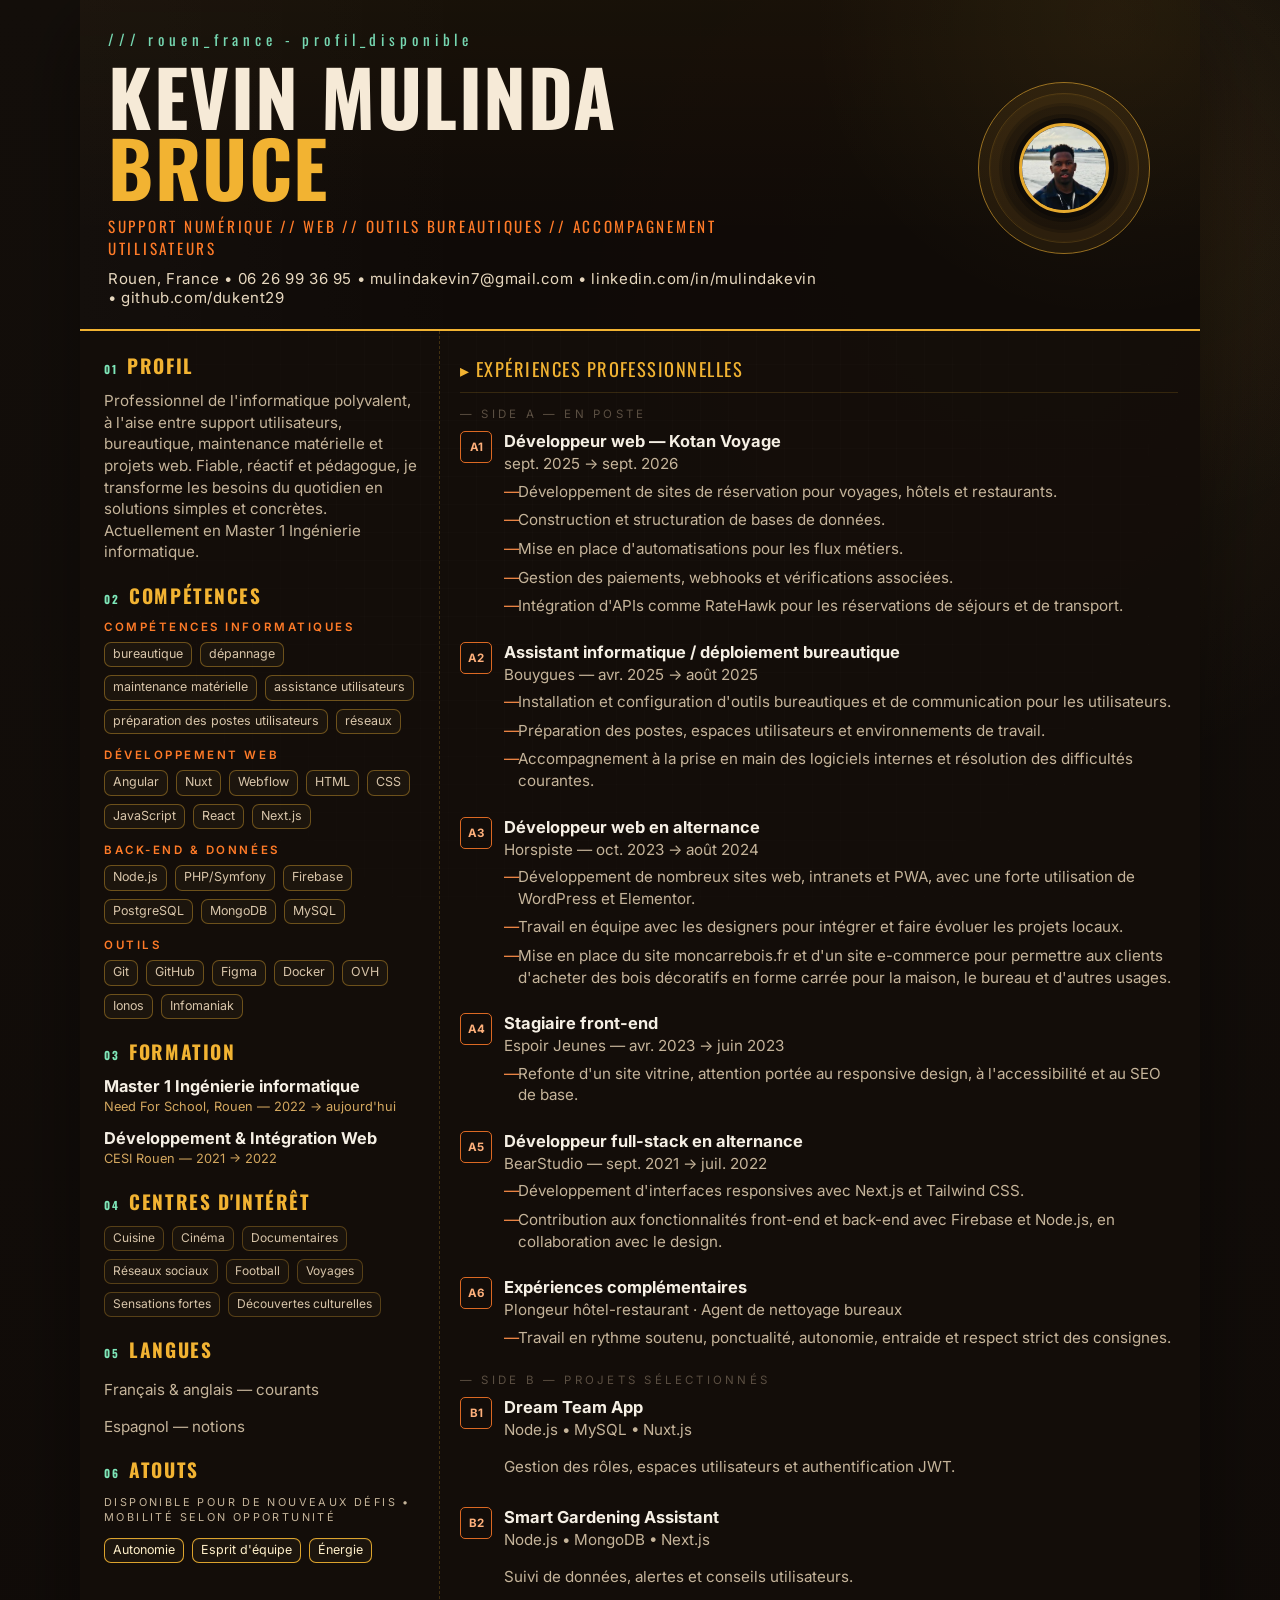
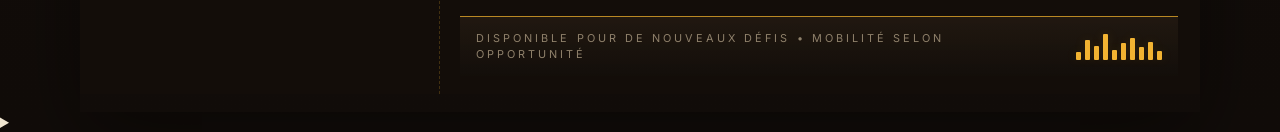
==== index.html @ 99328fd3 "Update index.html" ====
<!DOCTYPE html>
<html lang="fr">
<head>
  <meta charset="UTF-8">
  <meta name="viewport" content="width=device-width, initial-scale=1.0">
  <title>Kevin Mulinda Bruce - CV</title>
  <link rel="preconnect" href="https://fonts.googleapis.com">
  <link rel="preconnect" href="https://fonts.gstatic.com" crossorigin>
  <link href="https://fonts.googleapis.com/css2?family=Oswald:wght@400;500;600;700&family=Inter:wght@400;500;600;700;800&display=swap" rel="stylesheet">
  <link rel="stylesheet" href="styles.css">
</head>
<body>
  <main class="cv-page">
    <header class="hero">
      <div class="hero__intro">
        <p class="hero__kicker">/// rouen_france - profil_disponible</p>
        <h1><span>KEVIN MULINDA</span><span class="hero__name-accent">BRUCE</span></h1>
        <p class="hero__tagline">SUPPORT NUMÉRIQUE // WEB // OUTILS BUREAUTIQUES // ACCOMPAGNEMENT UTILISATEURS</p>
        <p class="hero__meta">Rouen, France • 06 26 99 36 95 • mulindakevin7@gmail.com • linkedin.com/in/mulindakevin • github.com/dukent29</p>
      </div>

      <div class="hero__portrait" aria-label="Portrait de Kevin Mulinda Bruce">
        <span class="hero__ring"></span>
        <span class="hero__ring hero__ring--inner"></span>
        <img src="image_2.jpeg" alt="Portrait de Kevin Mulinda Bruce">
        <span class="hero__spot"></span>
      </div>
    </header>

    <section class="content">
      <aside class="sidebar">
        <article class="panel panel--profile">
          <h2><span>01</span> PROFIL</h2>
          <p>Professionnel de l'informatique polyvalent, à l'aise entre support utilisateurs, bureautique, maintenance matérielle et projets web. Fiable, réactif et pédagogue, je transforme les besoins du quotidien en solutions simples et concrètes. Actuellement en Master 1 Ingénierie informatique.</p>
        </article>

        <article class="panel">
          <h2><span>02</span> COMPÉTENCES</h2>

          <div class="skill-group">
            <h3>COMPÉTENCES INFORMATIQUES</h3>
            <ul class="chips">
              <li>bureautique</li>
              <li>dépannage</li>
              <li>maintenance matérielle</li>
              <li>assistance utilisateurs</li>
              <li>préparation des postes utilisateurs</li>
              <li>réseaux</li>
            </ul>
          </div>

          <div class="skill-group">
            <h3>DÉVELOPPEMENT WEB</h3>
            <ul class="chips">
              <li>Angular</li>
              <li>Nuxt</li>
              <li>Webflow</li>
              <li>HTML</li>
              <li>CSS</li>
              <li>JavaScript</li>
              <li>React</li>
              <li>Next.js</li>
            </ul>
          </div>

          <div class="skill-group">
            <h3>BACK-END &amp; DONNÉES</h3>
            <ul class="chips">
              <li>Node.js</li>
              <li>PHP/Symfony</li>
              <li>Firebase</li>
              <li>PostgreSQL</li>
              <li>MongoDB</li>
              <li>MySQL</li>
            </ul>
          </div>

          <div class="skill-group">
            <h3>OUTILS</h3>
            <ul class="chips">
              <li>Git</li>
              <li>GitHub</li>
              <li>Figma</li>
              <li>Docker</li>
              <li>OVH</li>
              <li>Ionos</li>
              <li>Infomaniak</li>
            </ul>
          </div>
        </article>

        <article class="panel">
          <h2><span>03</span> FORMATION</h2>
          <div class="education-item">
            <h3>Master 1 Ingénierie informatique</h3>
            <p>Need For School, Rouen — 2022 → aujourd'hui</p>
          </div>
          <div class="education-item">
            <h3>Développement &amp; Intégration Web</h3>
            <p>CESI Rouen — 2021 → 2022</p>
          </div>
        </article>

        <article class="panel">
          <h2><span>04</span> CENTRES D'INTÉRÊT</h2>
          <ul class="interest-list interest-list--sidebar">
            <li>Cuisine</li>
            <li>Cinéma</li>
            <li>Documentaires</li>
            <li>Réseaux sociaux</li>
            <li>Football</li>
            <li>Voyages</li>
            <li>Sensations fortes</li>
            <li>Découvertes culturelles</li>
          </ul>
        </article>

        <article class="panel">
          <h2><span>05</span> LANGUES</h2>
          <p>Français &amp; anglais — courants</p>
          <p>Espagnol — notions</p>
        </article>

        <article class="panel">
          <h2><span>06</span> ATOUTS</h2>
          <p class="availability">DISPONIBLE POUR DE NOUVEAUX DÉFIS • MOBILITÉ SELON OPPORTUNITÉ</p>
          <ul class="chips chips--accent">
            <li>Autonomie</li>
            <li>Esprit d'équipe</li>
            <li>Énergie</li>
          </ul>
        </article>
      </aside>

      <section class="timeline">
        <div class="timeline__grid">
          <div class="timeline__main">
            <div class="timeline__section-label">▸ EXPÉRIENCES PROFESSIONNELLES</div>

            <article class="timeline-block">
              <div class="timeline-group">— SIDE A — EN POSTE</div>
              <div class="entry">
                <div class="entry__badge">A1</div>
                <div class="entry__body">
                  <h3>Développeur web — Kotan Voyage</h3>
                  <p class="entry__company">sept. 2025 → sept. 2026</p>
                  <ul>
                    <li>Développement de sites de réservation pour voyages, hôtels et restaurants.</li>
                    <li>Construction et structuration de bases de données.</li>
                    <li>Mise en place d'automatisations pour les flux métiers.</li>
                    <li>Gestion des paiements, webhooks et vérifications associées.</li>
                    <li>Intégration d'APIs comme RateHawk pour les réservations de séjours et de transport.</li>
                  </ul>
                </div>
              </div>

              <div class="entry">
                <div class="entry__badge">A2</div>
                <div class="entry__body">
                  <h3>Assistant informatique / déploiement bureautique</h3>
                  <p class="entry__company">Bouygues — avr. 2025 → août 2025</p>
                  <ul>
                    <li>Installation et configuration d'outils bureautiques et de communication pour les utilisateurs.</li>
                    <li>Préparation des postes, espaces utilisateurs et environnements de travail.</li>
                    <li>Accompagnement à la prise en main des logiciels internes et résolution des difficultés courantes.</li>
                  </ul>
                </div>
              </div>

              <div class="entry">
                <div class="entry__badge">A3</div>
                <div class="entry__body">
                  <h3>Développeur web en alternance</h3>
                  <p class="entry__company">Horspiste — oct. 2023 → août 2024</p>
                  <ul>
                    <li>Développement de nombreux sites web, intranets et PWA, avec une forte utilisation de WordPress et Elementor.</li>
                    <li>Travail en équipe avec les designers pour intégrer et faire évoluer les projets locaux.</li>
                    <li>Mise en place du site moncarrebois.fr et d'un site e-commerce pour permettre aux clients d'acheter des bois décoratifs en forme carrée pour la maison, le bureau et d'autres usages.</li>
                  </ul>
                </div>
              </div>

              <div class="entry">
                <div class="entry__badge">A4</div>
                <div class="entry__body">
                  <h3>Stagiaire front-end</h3>
                  <p class="entry__company">Espoir Jeunes — avr. 2023 → juin 2023</p>
                  <ul>
                    <li>Refonte d'un site vitrine, attention portée au responsive design, à l'accessibilité et au SEO de base.</li>
                  </ul>
                </div>
              </div>

              <div class="entry">
                <div class="entry__badge">A5</div>
                <div class="entry__body">
                  <h3>Développeur full-stack en alternance</h3>
                  <p class="entry__company">BearStudio — sept. 2021 → juil. 2022</p>
                  <ul>
                    <li>Développement d'interfaces responsives avec Next.js et Tailwind CSS.</li>
                    <li>Contribution aux fonctionnalités front-end et back-end avec Firebase et Node.js, en collaboration avec le design.</li>
                  </ul>
                </div>
              </div>

              <div class="entry">
                <div class="entry__badge">A6</div>
                <div class="entry__body">
                  <h3>Expériences complémentaires</h3>
                  <p class="entry__company">Plongeur hôtel-restaurant · Agent de nettoyage bureaux</p>
                  <ul>
                    <li>Travail en rythme soutenu, ponctualité, autonomie, entraide et respect strict des consignes.</li>
                  </ul>
                </div>
              </div>

              <article class="timeline-block">
                <div class="timeline-group">— SIDE B — PROJETS SÉLECTIONNÉS</div>
                <div class="entry entry--compact">
                  <div class="entry__badge">B1</div>
                  <div class="entry__body">
                    <h3>Dream Team App</h3>
                    <p class="entry__company">Node.js • MySQL • Nuxt.js</p>
                    <p>Gestion des rôles, espaces utilisateurs et authentification JWT.</p>
                  </div>
                </div>

                <div class="entry entry--compact">
                  <div class="entry__badge">B2</div>
                  <div class="entry__body">
                    <h3>Smart Gardening Assistant</h3>
                    <p class="entry__company">Node.js • MongoDB • Next.js</p>
                    <p>Suivi de données, alertes et conseils utilisateurs.</p>
                  </div>
                </div>
              </article>
            </article>
          </div>

        </div>

        <footer class="footer">
          <div class="footer__text">DISPONIBLE POUR DE NOUVEAUX DÉFIS • MOBILITÉ SELON OPPORTUNITÉ</div>
          <div class="footer__bars" aria-hidden="true">
            <span></span><span></span><span></span><span></span><span></span><span></span><span></span><span></span><span></span><span></span>
          </div>
        </footer>
      </section>
    </section>
  </main>

  <details class="contact-actions">
    <summary aria-label="Ouvrir les options de contact">
      <span class="contact-actions__plus" aria-hidden="true"></span>
    </summary>
    <nav class="contact-actions__menu" aria-label="Contact et téléchargement">
      <a href="mailto:mulindakevin7@gmail.com">
        <span class="contact-actions__icon" aria-hidden="true">✉</span>
        <span><strong>Email</strong><small>Envoyer un message</small></span>
      </a>
      <a href="tel:+33626993695">
        <span class="contact-actions__icon" aria-hidden="true">☎</span>
        <span><strong>Appeler</strong><small>06 26 99 36 95</small></span>
      </a>
      <a href="Kevin_Mulinda_Bruce_CV.pdf" download="Kevin_Mulinda_Bruce_CV.pdf" type="application/pdf">
        <span class="contact-actions__icon" aria-hidden="true">↓</span>
        <span><strong>CV en PDF</strong><small>Télécharger</small></span>
      </a>
    </nav>
  </details>
</body>
</html>
---- styles.css ----
:root {
  --bg: #120d0a;
  --panel: #18110c;
  --panel-soft: rgba(255, 188, 48, 0.06);
  --line: rgba(255, 188, 48, 0.28);
  --line-soft: rgba(255, 188, 48, 0.12);
  --text: #f1e6d1;
  --muted: #c5b49a;
  --dim: #8f816b;
  --gold: #f2b332;
  --orange: #ff7b28;
  --green: #40c98f;
  --shadow: 0 24px 80px rgba(0, 0, 0, 0.42);
}

* {
  box-sizing: border-box;
}

html {
  background:
    radial-gradient(circle at 78% 18%, rgba(242, 179, 50, 0.08), transparent 28%),
    radial-gradient(circle at 88% 8%, rgba(242, 179, 50, 0.06), transparent 20%),
    var(--bg);
}

body {
  margin: 0;
  min-height: 100vh;
  color: var(--text);
  font-family: 'Inter', sans-serif;
  background:
    radial-gradient(circle at 78% 18%, rgba(242, 179, 50, 0.08), transparent 28%),
    radial-gradient(circle at 88% 8%, rgba(242, 179, 50, 0.06), transparent 20%),
    linear-gradient(180deg, #140f0b 0%, #110c09 100%);
}

body::before {
  content: '';
  position: fixed;
  inset: 0;
  background-image: linear-gradient(rgba(255, 255, 255, 0.01) 1px, transparent 1px), linear-gradient(90deg, rgba(255, 255, 255, 0.01) 1px, transparent 1px);
  background-size: 28px 28px;
  mask-image: radial-gradient(circle at center, black 30%, transparent 100%);
  pointer-events: none;
}

.cv-page {
  width: min(1120px, calc(100vw - 24px));
  min-height: 100vh;
  margin: 0 auto;
  display: flex;
  flex-direction: column;
  padding-bottom: 18px;
  box-shadow: var(--shadow);
}

.hero {
  position: relative;
  display: flex;
  justify-content: space-between;
  gap: 24px;
  min-height: 235px;
  padding: 28px 28px 22px;
  border-bottom: 2px solid var(--gold);
  background:
    linear-gradient(180deg, rgba(255, 184, 34, 0.04), transparent 72%),
    linear-gradient(90deg, rgba(255, 255, 255, 0.02), transparent 36%),
    rgba(16, 11, 8, 0.96);
}

.hero::after {
  content: '';
  position: absolute;
  inset: 0;
  background: radial-gradient(circle at 92% 6%, rgba(255, 196, 71, 0.06), transparent 28%);
  pointer-events: none;
}

.hero__intro {
  position: relative;
  z-index: 1;
  max-width: 720px;
}

.hero__kicker {
  margin: 0 0 10px;
  color: #76d7b1;
  letter-spacing: 0.32em;
  font-size: 0.95rem;
  font-family: 'Oswald', sans-serif;
  font-weight: 400;
}

.hero h1 {
  margin: 0;
  display: inline-flex;
  flex-direction: column;
  gap: 0;
  font-family: 'Oswald', sans-serif;
  font-size: clamp(3.8rem, 6vw, 5.5rem);
  line-height: 0.92;
  letter-spacing: 0.02em;
  text-transform: uppercase;
}

.hero h1 span:first-child {
  color: #f6ead7;
}

.hero__name-accent {
  color: var(--gold);
}

.hero__tagline {
  margin: 14px 0 10px;
  color: var(--orange);
  letter-spacing: 0.18em;
  font-size: 0.95rem;
  font-family: 'Oswald', sans-serif;
}

.hero__meta {
  margin: 0;
  color: #e7d8bf;
  font-size: 0.94rem;
  letter-spacing: 0.04em;
}

.hero__portrait {
  position: relative;
  z-index: 1;
  flex: 0 0 172px;
  width: 172px;
  height: 172px;
  align-self: center;
  margin-right: 22px;
  display: grid;
  place-items: center;
}

.hero__ring {
  position: absolute;
  inset: 0;
  border-radius: 50%;
  border: 1px solid rgba(242, 179, 50, 0.6);
  box-shadow: inset 0 0 0 12px rgba(242, 179, 50, 0.03), inset 0 0 0 20px rgba(242, 179, 50, 0.04);
}

.hero__ring--inner {
  inset: 11px;
  border-color: rgba(242, 179, 50, 0.18);
}

.hero__portrait img {
  position: relative;
  z-index: 1;
  width: 90px;
  height: 90px;
  object-fit: cover;
  border-radius: 50%;
  border: 3px solid rgba(242, 179, 50, 0.95);
  box-shadow: 0 0 0 5px rgba(15, 11, 8, 0.96);
}

.hero__spot {
  position: absolute;
  width: 15px;
  height: 15px;
  border-radius: 50%;
  background: #1ed2a0;
  box-shadow: 0 0 0 3px rgba(16, 11, 8, 0.9), 0 0 18px rgba(30, 210, 160, 0.32);
}

.content {
  display: grid;
  grid-template-columns: clamp(320px, 31vw, 360px) minmax(0, 1fr);
  gap: 0;
  flex: 1;
  background: rgba(20, 14, 10, 0.98);
}

.sidebar {
  padding: 20px 18px 18px 24px;
  border-right: 1px dashed rgba(255, 188, 48, 0.2);
}

.timeline {
  display: flex;
  flex-direction: column;
  padding: 22px 22px 18px 20px;
  min-height: 0;
}

.timeline__grid {
  display: grid;
  grid-template-columns: minmax(0, 1fr);
  gap: 0;
  align-items: start;
  flex: 1;
}

.timeline__main {
  min-width: 0;
}

.timeline__rail {
  display: flex;
  flex-direction: column;
  gap: 14px;
}

.interest-list {
  display: flex;
  flex-wrap: wrap;
  gap: 8px;
  padding: 0;
  margin: 0;
  list-style: none;
}

.interest-list li {
  padding: 5px 8px 6px;
  border: 1px solid rgba(242, 179, 50, 0.28);
  border-radius: 7px;
  color: #d8c5aa;
  background: rgba(255, 214, 138, 0.03);
  font-size: 0.75rem;
  line-height: 1;
}

.panel {
  margin-bottom: 18px;
}

.panel--compact {
  margin-bottom: 0;
}

.panel h2 {
  margin: 0 0 10px;
  display: flex;
  align-items: baseline;
  gap: 10px;
  color: var(--gold);
  font-family: 'Oswald', sans-serif;
  font-size: 1.2rem;
  letter-spacing: 0.08em;
}

.panel h2 span {
  font-size: 0.7rem;
  color: #7ee7b9;
  letter-spacing: 0.15em;
}

.panel p,
.education-item p,
.entry__body p,
.entry__body li,
.footer__text {
  color: var(--muted);
  line-height: 1.42;
  font-size: 0.95rem;
}

.panel--profile p,
.panel--interest p {
  margin: 0;
}

.panel--interest ul {
  margin: 0;
}

.skill-group {
  margin-bottom: 14px;
}

.skill-group:last-child {
  margin-bottom: 0;
}

.skill-group h3 {
  margin: 0 0 8px;
  color: var(--orange);
  font-size: 0.72rem;
  letter-spacing: 0.22em;
  font-weight: 600;
}

.chips {
  display: flex;
  flex-wrap: wrap;
  gap: 8px;
  padding: 0;
  margin: 0;
  list-style: none;
}

.chips li {
  padding: 5px 8px 6px;
  border: 1px solid rgba(242, 179, 50, 0.38);
  border-radius: 7px;
  color: #d8c5aa;
  background: rgba(255, 214, 138, 0.04);
  font-size: 0.78rem;
  line-height: 1;
}

.chips--accent li {
  color: #fff0c9;
  border-color: rgba(242, 179, 50, 0.9);
  box-shadow: inset 0 1px 0 rgba(255, 255, 255, 0.05);
}

.education-item + .education-item {
  margin-top: 12px;
}

.education-item--compact + .education-item--compact {
  margin-top: 10px;
}

.education-item h3,
.entry__body h3 {
  margin: 0 0 2px;
  color: #f5efe4;
  font-size: 1.02rem;
}

.education-item p,
.entry__company {
  margin: 0;
  color: #d3a75f;
  font-size: 0.8rem;
}

.panel--rail .education-item p {
  line-height: 1.32;
}

.availability {
  margin-bottom: 12px !important;
  color: var(--dim);
  letter-spacing: 0.22em;
  font-size: 0.68rem !important;
  text-transform: uppercase;
}

.timeline__section-label {
  margin: 2px 0 14px;
  padding-bottom: 10px;
  border-bottom: 1px solid rgba(255, 188, 48, 0.14);
  color: var(--gold);
  font-family: 'Oswald', sans-serif;
  font-size: 1.15rem;
  letter-spacing: 0.08em;
}

.timeline-block + .timeline-block {
  margin-top: 20px;
}

.timeline-group {
  margin: 0 0 10px;
  color: #5b4f42;
  letter-spacing: 0.28em;
  font-size: 0.72rem;
}

.entry {
  display: grid;
  grid-template-columns: 32px minmax(0, 1fr);
  gap: 12px;
  margin-bottom: 18px;
}

.entry--compact {
  margin-bottom: 14px;
}

.entry__badge {
  width: 32px;
  height: 32px;
  display: grid;
  place-items: center;
  border: 1px solid rgba(255, 121, 40, 0.85);
  border-radius: 5px;
  color: #ffb07b;
  font-size: 0.72rem;
  font-weight: 700;
}

.entry__body h3 {
  font-size: 1.03rem;
}

.entry__body ul {
  margin: 6px 0 0;
  padding-left: 0;
  list-style: none;
}

.entry__body li {
  margin: 0 0 7px;
  padding-left: 14px;
  position: relative;
}

.entry__body li::before {
  content: '—';
  position: absolute;
  left: 0;
  color: #ff8f4a;
}

.footer {
  margin-top: auto;
  min-height: 60px;
  display: flex;
  justify-content: space-between;
  align-items: center;
  gap: 24px;
  padding: 12px 16px 12px 16px;
  border-top: 1px solid rgba(255, 188, 48, 0.7);
  background: linear-gradient(180deg, rgba(36, 27, 18, 0.8), rgba(19, 14, 10, 0.95));
}

.footer__text {
  color: var(--dim);
  letter-spacing: 0.28em;
  font-size: 0.68rem;
  text-transform: uppercase;
}

.footer__bars {
  display: flex;
  align-items: end;
  gap: 4px;
  min-width: 118px;
  justify-content: flex-end;
}

.footer__bars span {
  width: 5px;
  background: var(--gold);
  border-radius: 1px;
  box-shadow: 0 0 12px rgba(242, 179, 50, 0.12);
}

.footer__bars span:nth-child(1) { height: 8px; }
.footer__bars span:nth-child(2) { height: 20px; }
.footer__bars span:nth-child(3) { height: 14px; }
.footer__bars span:nth-child(4) { height: 26px; }
.footer__bars span:nth-child(5) { height: 10px; }
.footer__bars span:nth-child(6) { height: 17px; }
.footer__bars span:nth-child(7) { height: 22px; }
.footer__bars span:nth-child(8) { height: 13px; }
.footer__bars span:nth-child(9) { height: 18px; }
.footer__bars span:nth-child(10) { height: 9px; }

@media (max-width: 980px) {
  .cv-page {
    width: min(1120px, calc(100vw - 16px));
  }

  .hero {
    padding-right: 20px;
  }

  .content {
    grid-template-columns: 1fr;
  }

  .sidebar {
    border-right: 0;
    border-bottom: 1px dashed rgba(255, 188, 48, 0.2);
  }

  .timeline {
    padding-top: 18px;
  }

  .timeline__grid {
    grid-template-columns: 1fr;
  }
}

@media (max-width: 720px) {
  .hero {
    flex-direction: column;
    min-height: auto;
    padding: 22px 16px 18px;
  }

  .hero__portrait {
    align-self: flex-start;
    margin: 8px 0 0;
    transform: scale(0.88);
    transform-origin: left center;
  }

  .hero__meta {
    font-size: 0.85rem;
  }

  .sidebar,
  .timeline {
    padding-left: 16px;
    padding-right: 16px;
  }

  .timeline__grid {
    gap: 12px;
  }

  .footer {
    flex-direction: column;
    align-items: flex-start;
  }
}

@media print {
  body {
    background: #120d0a;
  }

  .cv-page {
    width: 100%;
    box-shadow: none;
  }

  .footer {
    break-inside: avoid;
  }
}
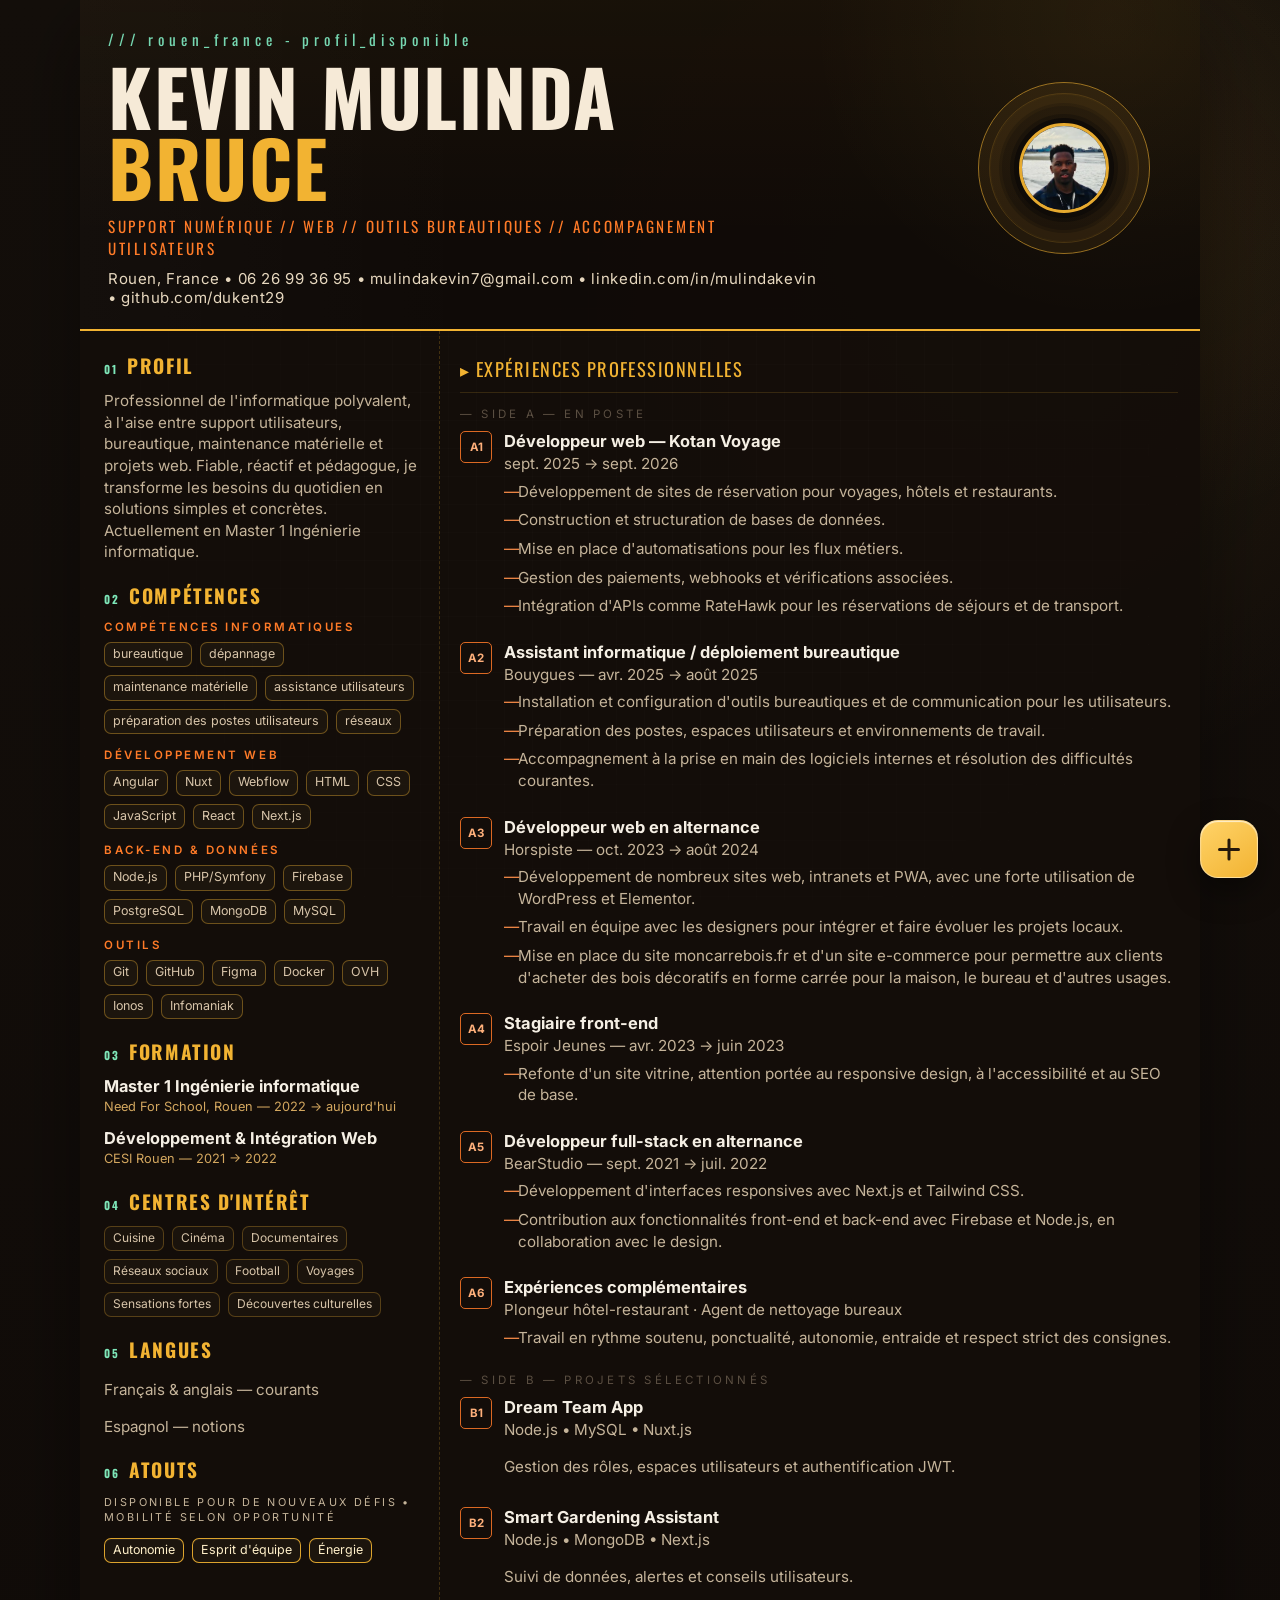
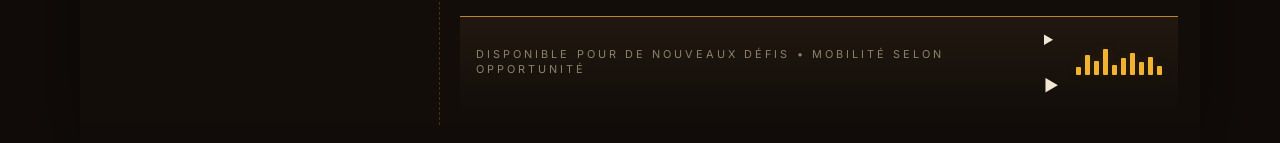
==== commit 6a051125: "Update index.html" ====
--- a/index.html
+++ b/index.html
@@ -241,9 +241,17 @@
 
         <footer class="footer">
           <div class="footer__text">DISPONIBLE POUR DE NOUVEAUX DÉFIS • MOBILITÉ SELON OPPORTUNITÉ</div>
-          <div class="footer__bars" aria-hidden="true">
-            <span></span><span></span><span></span><span></span><span></span><span></span><span></span><span></span><span></span><span></span>
-          </div>
+          <details class="music-player">
+            <summary aria-label="Ouvrir le lecteur de musique" title="Écouter Good Morning">
+              <span class="footer__bars" aria-hidden="true">
+                <span></span><span></span><span></span><span></span><span></span><span></span><span></span><span></span><span></span><span></span>
+              </span>
+              <span class="music-player__play" aria-hidden="true">▶</span>
+            </summary>
+            <div class="music-player__embed">
+              <iframe allow="autoplay *; encrypted-media *; fullscreen *; clipboard-write" frameborder="0" height="175" style="width:100%;max-width:660px;overflow:hidden;border-radius:10px;" sandbox="allow-forms allow-popups allow-same-origin allow-scripts allow-storage-access-by-user-activation allow-top-navigation-by-user-activation" src="https://embed.music.apple.com/fr/song/i-wonder/1451902760"></iframe>
+            </div>
+          </details>
         </footer>
       </section>
     </section>
--- a/styles.css
+++ b/styles.css
@@ -460,6 +460,147 @@
 .footer__bars span:nth-child(9) { height: 18px; }
 .footer__bars span:nth-child(10) { height: 9px; }
 
+.contact-actions {
+  position: fixed;
+  z-index: 20;
+  right: max(22px, env(safe-area-inset-right));
+  bottom: max(22px, env(safe-area-inset-bottom));
+}
+
+.contact-actions summary {
+  position: relative;
+  z-index: 2;
+  width: 58px;
+  height: 58px;
+  margin-left: auto;
+  display: grid;
+  place-items: center;
+  border: 1px solid rgba(255, 255, 255, 0.38);
+  border-radius: 18px;
+  color: #171009;
+  background: linear-gradient(145deg, #ffd368, var(--gold));
+  box-shadow:
+    0 12px 32px rgba(0, 0, 0, 0.45),
+    inset 0 1px 1px rgba(255, 255, 255, 0.7);
+  cursor: pointer;
+  list-style: none;
+  transition: transform 180ms ease, border-radius 180ms ease;
+}
+
+.contact-actions summary::-webkit-details-marker {
+  display: none;
+}
+
+.contact-actions summary:hover {
+  transform: translateY(-2px);
+}
+
+.contact-actions summary:focus-visible {
+  outline: 3px solid var(--green);
+  outline-offset: 4px;
+}
+
+.contact-actions__plus,
+.contact-actions__plus::after {
+  width: 22px;
+  height: 3px;
+  border-radius: 3px;
+  background: #25180b;
+  transition: transform 180ms ease;
+}
+
+.contact-actions__plus {
+  position: relative;
+}
+
+.contact-actions__plus::after {
+  content: '';
+  position: absolute;
+  inset: 0;
+  transform: rotate(90deg);
+}
+
+.contact-actions[open] summary {
+  border-radius: 50%;
+}
+
+.contact-actions[open] .contact-actions__plus {
+  transform: rotate(45deg);
+}
+
+.contact-actions__menu {
+  position: absolute;
+  right: 0;
+  bottom: 72px;
+  width: min(280px, calc(100vw - 32px));
+  padding: 8px;
+  display: grid;
+  gap: 4px;
+  border: 1px solid rgba(255, 188, 48, 0.28);
+  border-radius: 20px;
+  background: rgba(24, 17, 12, 0.96);
+  box-shadow: 0 20px 55px rgba(0, 0, 0, 0.5);
+  backdrop-filter: blur(18px);
+  transform-origin: bottom right;
+  animation: contact-menu-in 180ms ease-out;
+}
+
+.contact-actions__menu a {
+  padding: 11px;
+  display: flex;
+  align-items: center;
+  gap: 12px;
+  border-radius: 13px;
+  color: var(--text);
+  text-decoration: none;
+  transition: background-color 150ms ease;
+}
+
+.contact-actions__menu a:hover,
+.contact-actions__menu a:focus-visible {
+  background: rgba(242, 179, 50, 0.12);
+  outline: none;
+}
+
+.contact-actions__menu a + a {
+  border-top: 1px solid var(--line-soft);
+}
+
+.contact-actions__icon {
+  flex: 0 0 38px;
+  width: 38px;
+  height: 38px;
+  display: grid;
+  place-items: center;
+  border-radius: 11px;
+  color: #24170a;
+  background: var(--gold);
+  font-size: 1.15rem;
+  font-weight: 800;
+}
+
+.contact-actions__menu strong,
+.contact-actions__menu small {
+  display: block;
+}
+
+.contact-actions__menu strong {
+  font-size: 0.9rem;
+}
+
+.contact-actions__menu small {
+  margin-top: 2px;
+  color: var(--muted);
+  font-size: 0.72rem;
+}
+
+@keyframes contact-menu-in {
+  from {
+    opacity: 0;
+    transform: translateY(8px) scale(0.96);
+  }
+}
+
 @media (max-width: 980px) {
   .cv-page {
     width: min(1120px, calc(100vw - 16px));
@@ -522,6 +663,10 @@
 }
 
 @media print {
+  .contact-actions {
+    display: none;
+  }
+
   body {
     background: #120d0a;
   }
@@ -534,4 +679,4 @@
   .footer {
     break-inside: avoid;
   }
-}+}
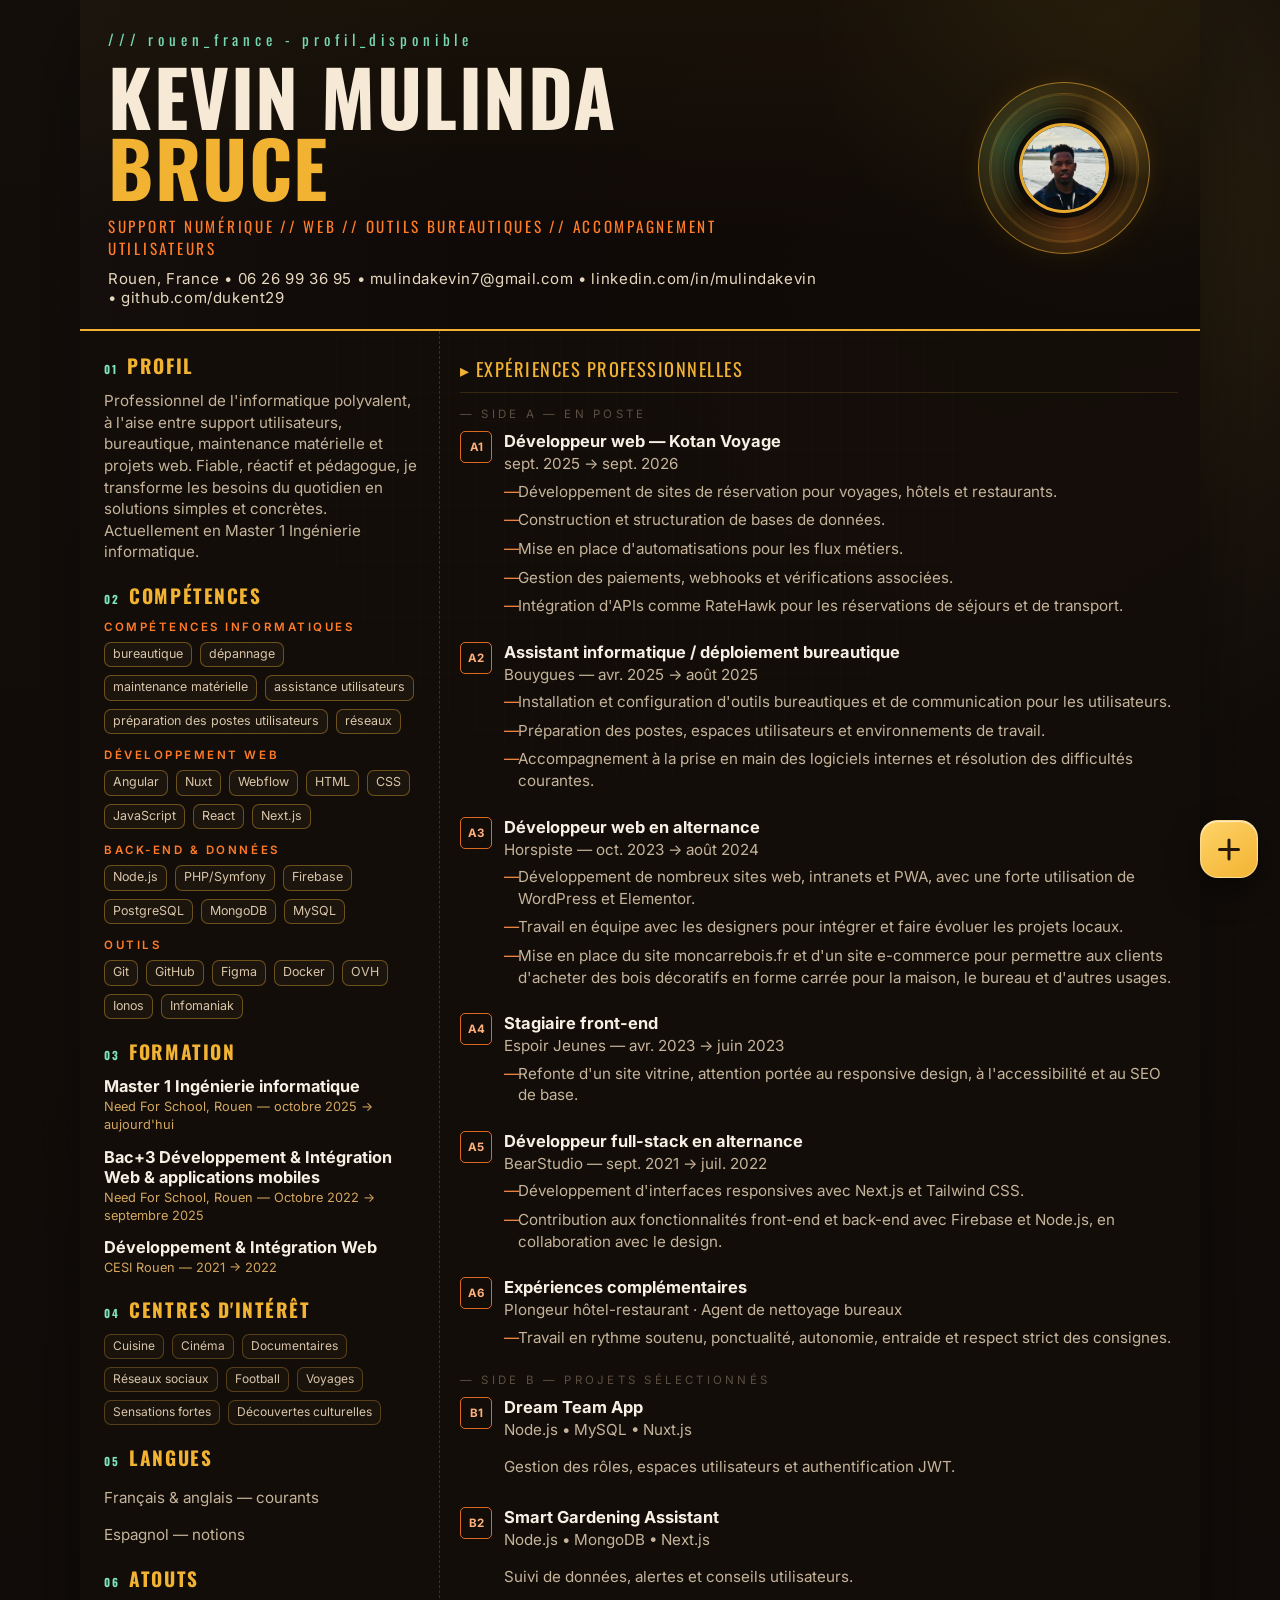
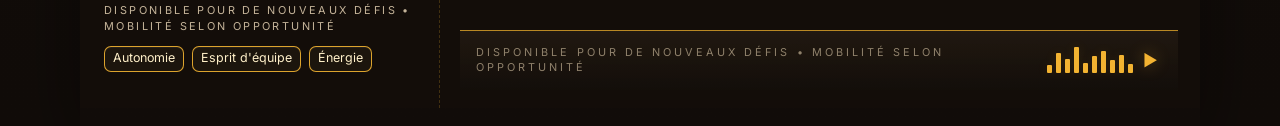
==== commit 7b9f7cd1: "Update index.html formation corrected" ====
--- a/index.html
+++ b/index.html
@@ -93,7 +93,11 @@
           <h2><span>03</span> FORMATION</h2>
           <div class="education-item">
             <h3>Master 1 Ingénierie informatique</h3>
-            <p>Need For School, Rouen — 2022 → aujourd'hui</p>
+            <p>Need For School, Rouen — octobre 2025 → aujourd'hui</p>
+          </div>
+          <div class="education-item">
+            <h3>Bac+3 Développement &amp; Intégration Web & applications mobiles</h3>
+            <p>Need For School, Rouen — Octobre 2022 → septembre 2025</p>
           </div>
           <div class="education-item">
             <h3>Développement &amp; Intégration Web</h3>
@@ -249,7 +253,13 @@
               <span class="music-player__play" aria-hidden="true">▶</span>
             </summary>
             <div class="music-player__embed">
-              <iframe allow="autoplay *; encrypted-media *; fullscreen *; clipboard-write" frameborder="0" height="175" style="width:100%;max-width:660px;overflow:hidden;border-radius:10px;" sandbox="allow-forms allow-popups allow-same-origin allow-scripts allow-storage-access-by-user-activation allow-top-navigation-by-user-activation" src="https://embed.music.apple.com/fr/song/i-wonder/1451902760"></iframe>
+              <iframe 
+              allow="autoplay *; encrypted-media *; fullscreen *; clipboard-write" 
+              frameborder="0" 
+              height="175" 
+              style="width:100%;max-width:660px;overflow:hidden;border-radius:10px;" 
+              sandbox="allow-forms allow-popups allow-same-origin allow-scripts allow-storage-access-by-user-activation allow-top-navigation-by-user-activation" 
+              src="https://embed.music.apple.com/fr/song/i-wonder/1451902760"></iframe>
             </div>
           </details>
         </footer>
--- a/styles.css
+++ b/styles.css
@@ -144,12 +144,35 @@
   inset: 0;
   border-radius: 50%;
   border: 1px solid rgba(242, 179, 50, 0.6);
-  box-shadow: inset 0 0 0 12px rgba(242, 179, 50, 0.03), inset 0 0 0 20px rgba(242, 179, 50, 0.04);
+  background:
+    repeating-radial-gradient(
+      circle,
+      transparent 0 7px,
+      rgba(242, 179, 50, 0.08) 8px,
+      transparent 9px 13px
+    ),
+    conic-gradient(
+      from 20deg,
+      transparent,
+      rgba(255, 196, 71, 0.18),
+      transparent 22%,
+      rgba(255, 123, 40, 0.12) 42%,
+      transparent 58%,
+      rgba(64, 201, 143, 0.12) 76%,
+      transparent
+    );
+  box-shadow:
+    inset 0 0 0 12px rgba(242, 179, 50, 0.03),
+    inset 0 0 0 20px rgba(242, 179, 50, 0.04),
+    0 0 28px rgba(242, 179, 50, 0.08);
+  animation: record-spin 9s linear infinite;
 }
 
 .hero__ring--inner {
   inset: 11px;
   border-color: rgba(242, 179, 50, 0.18);
+  animation-direction: reverse;
+  animation-duration: 14s;
 }
 
 .hero__portrait img {
@@ -161,6 +184,7 @@
   border-radius: 50%;
   border: 3px solid rgba(242, 179, 50, 0.95);
   box-shadow: 0 0 0 5px rgba(15, 11, 8, 0.96);
+  animation: record-spin 9s linear infinite;
 }
 
 .hero__spot {
@@ -434,12 +458,75 @@
   text-transform: uppercase;
 }
 
+.music-player {
+  position: relative;
+  flex: 0 0 auto;
+}
+
+.music-player summary {
+  display: flex;
+  align-items: center;
+  gap: 10px;
+  padding: 4px;
+  color: var(--gold);
+  background: transparent;
+  cursor: pointer;
+  list-style: none;
+  transition: color 150ms ease, transform 150ms ease;
+}
+
+.music-player summary::-webkit-details-marker {
+  display: none;
+}
+
+.music-player summary:hover,
+.music-player summary:focus-visible,
+.music-player[open] summary {
+  color: #ffd368;
+  transform: translateY(-2px);
+}
+
+.music-player summary:focus-visible {
+  outline: 3px solid var(--green);
+  outline-offset: 3px;
+}
+
+.music-player__play {
+  font-size: 1rem;
+  line-height: 1;
+  filter: drop-shadow(0 0 8px rgba(242, 179, 50, 0.35));
+}
+
 .footer__bars {
   display: flex;
   align-items: end;
   gap: 4px;
   min-width: 118px;
   justify-content: flex-end;
+}
+
+.music-player__embed {
+  position: absolute;
+  z-index: 10;
+  right: 0;
+  bottom: calc(100% + 12px);
+  width: min(660px, calc(100vw - 48px));
+  padding: 7px;
+  border: 1px solid rgba(242, 179, 50, 0.35);
+  border-radius: 16px;
+  background: rgba(18, 13, 10, 0.96);
+  box-shadow: 0 20px 55px rgba(0, 0, 0, 0.55);
+  backdrop-filter: blur(16px);
+  animation: music-player-in 180ms ease-out;
+}
+
+.music-player__embed iframe {
+  width: 100%;
+  max-width: 660px;
+  display: block;
+  overflow: hidden;
+  border: 0;
+  border-radius: 10px;
 }
 
 .footer__bars span {
@@ -447,6 +534,8 @@
   background: var(--gold);
   border-radius: 1px;
   box-shadow: 0 0 12px rgba(242, 179, 50, 0.12);
+  transform-origin: bottom;
+  animation: sound-bar 760ms ease-in-out infinite alternate;
 }
 
 .footer__bars span:nth-child(1) { height: 8px; }
@@ -459,6 +548,50 @@
 .footer__bars span:nth-child(8) { height: 13px; }
 .footer__bars span:nth-child(9) { height: 18px; }
 .footer__bars span:nth-child(10) { height: 9px; }
+
+.footer__bars span:nth-child(2n) {
+  animation-duration: 580ms;
+}
+
+.footer__bars span:nth-child(3n) {
+  animation-duration: 920ms;
+}
+
+.footer__bars span:nth-child(1) { animation-delay: -120ms; }
+.footer__bars span:nth-child(2) { animation-delay: -420ms; }
+.footer__bars span:nth-child(3) { animation-delay: -240ms; }
+.footer__bars span:nth-child(4) { animation-delay: -650ms; }
+.footer__bars span:nth-child(5) { animation-delay: -340ms; }
+.footer__bars span:nth-child(6) { animation-delay: -520ms; }
+.footer__bars span:nth-child(7) { animation-delay: -180ms; }
+.footer__bars span:nth-child(8) { animation-delay: -710ms; }
+.footer__bars span:nth-child(9) { animation-delay: -280ms; }
+.footer__bars span:nth-child(10) { animation-delay: -590ms; }
+
+@keyframes record-spin {
+  to {
+    transform: rotate(360deg);
+  }
+}
+
+@keyframes sound-bar {
+  0% {
+    transform: scaleY(0.28);
+    opacity: 0.55;
+  }
+
+  100% {
+    transform: scaleY(1);
+    opacity: 1;
+  }
+}
+
+@keyframes music-player-in {
+  from {
+    opacity: 0;
+    transform: translateY(8px) scale(0.98);
+  }
+}
 
 .contact-actions {
   position: fixed;
@@ -660,10 +793,25 @@
     flex-direction: column;
     align-items: flex-start;
   }
+
+  .music-player {
+    align-self: stretch;
+  }
+
+  .music-player summary {
+    width: fit-content;
+    margin-left: auto;
+  }
+
+  .music-player__embed {
+    right: -8px;
+    width: calc(100vw - 40px);
+  }
 }
 
 @media print {
-  .contact-actions {
+  .contact-actions,
+  .music-player {
     display: none;
   }
 
@@ -680,3 +828,13 @@
     break-inside: avoid;
   }
 }
+
+@media (prefers-reduced-motion: reduce) {
+  .hero__ring,
+  .hero__portrait img,
+  .footer__bars span,
+  .music-player__embed,
+  .contact-actions__menu {
+    animation: none;
+  }
+}
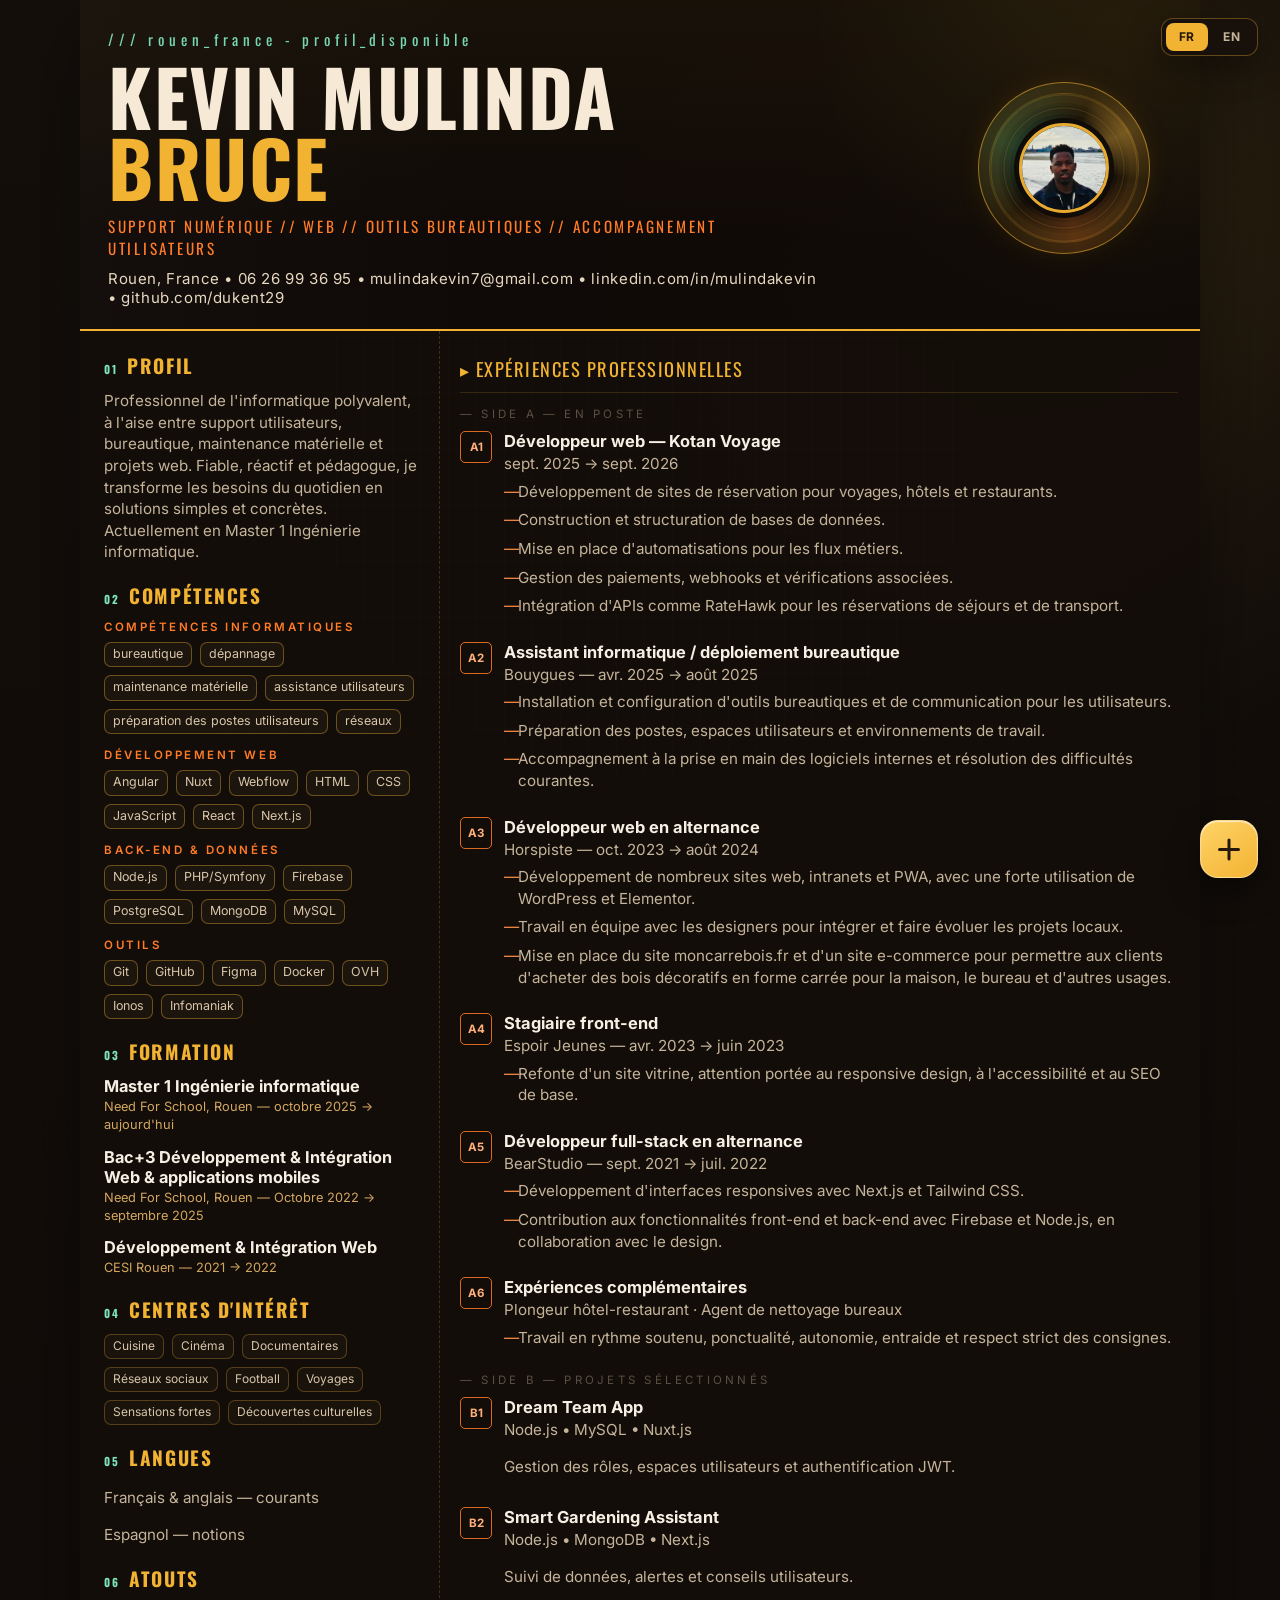
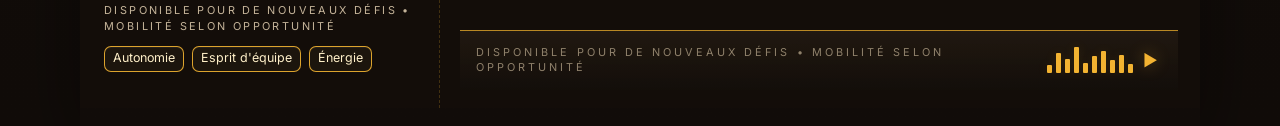
==== commit a3d6dff6: "translate translate english & french" ====
--- a/index.html
+++ b/index.html
@@ -9,8 +9,13 @@
   <link href="https://fonts.googleapis.com/css2?family=Oswald:wght@400;500;600;700&family=Inter:wght@400;500;600;700;800&display=swap" rel="stylesheet">
   <link rel="stylesheet" href="styles.css">
 </head>
-<body>
-  <main class="cv-page">
+<body>
+  <nav class="language-switcher" aria-label="Choisir la langue">
+    <button type="button" data-lang="fr" aria-pressed="true">FR</button>
+    <button type="button" data-lang="en" aria-pressed="false">EN</button>
+  </nav>
+
+  <main class="cv-page">
     <header class="hero">
       <div class="hero__intro">
         <p class="hero__kicker">/// rouen_france - profil_disponible</p>
@@ -280,11 +285,12 @@
         <span class="contact-actions__icon" aria-hidden="true">☎</span>
         <span><strong>Appeler</strong><small>06 26 99 36 95</small></span>
       </a>
-      <a href="Kevin_Mulinda_Bruce_CV.pdf" download="Kevin_Mulinda_Bruce_CV.pdf" type="application/pdf">
+      <a id="pdf-download" href="Kevin_Mulinda_Bruce_CV_FR.pdf" download="Kevin_Mulinda_Bruce_CV_FR.pdf" type="application/pdf">
         <span class="contact-actions__icon" aria-hidden="true">↓</span>
         <span><strong>CV en PDF</strong><small>Télécharger</small></span>
       </a>
     </nav>
-  </details>
-</body>
-</html>
+  </details>
+  <script src="translations.js"></script>
+</body>
+</html>
--- a/styles.css
+++ b/styles.css
@@ -35,7 +35,7 @@
     linear-gradient(180deg, #140f0b 0%, #110c09 100%);
 }
 
-body::before {
+body::before {
   content: '';
   position: fixed;
   inset: 0;
@@ -120,16 +120,65 @@
   font-family: 'Oswald', sans-serif;
 }
 
-.hero__meta {
-  margin: 0;
-  color: #e7d8bf;
-  font-size: 0.94rem;
-  letter-spacing: 0.04em;
-}
-
-.hero__portrait {
-  position: relative;
-  z-index: 1;
+.hero__meta {
+  margin: 0;
+  color: #e7d8bf;
+  font-size: 0.94rem;
+  letter-spacing: 0.04em;
+}
+
+.language-switcher {
+  position: fixed;
+  z-index: 30;
+  top: 18px;
+  right: max(22px, env(safe-area-inset-right));
+  display: flex;
+  gap: 3px;
+  padding: 4px;
+  border: 1px solid rgba(242, 179, 50, 0.35);
+  border-radius: 12px;
+  background: rgba(24, 17, 12, 0.92);
+  box-shadow: 0 12px 32px rgba(0, 0, 0, 0.35);
+  backdrop-filter: blur(14px);
+}
+
+.language-switcher button {
+  min-width: 42px;
+  padding: 8px 10px;
+  border: 0;
+  border-radius: 8px;
+  color: var(--muted);
+  background: transparent;
+  font: 700 0.75rem/1 'Inter', sans-serif;
+  letter-spacing: 0.08em;
+  cursor: pointer;
+}
+
+.language-switcher button[aria-pressed="true"] {
+  color: #24170a;
+  background: var(--gold);
+}
+
+.language-switcher button:focus-visible {
+  outline: 3px solid var(--green);
+  outline-offset: 2px;
+}
+
+.pdf-export .language-switcher,
+.pdf-export .contact-actions,
+.pdf-export .music-player {
+  display: none;
+}
+
+.pdf-export .hero__ring,
+.pdf-export .hero__portrait img,
+.pdf-export .footer__bars span {
+  animation: none;
+}
+
+.hero__portrait {
+  position: relative;
+  z-index: 1;
   flex: 0 0 172px;
   width: 172px;
   height: 172px;
@@ -139,41 +188,41 @@
   place-items: center;
 }
 
-.hero__ring {
-  position: absolute;
-  inset: 0;
-  border-radius: 50%;
-  border: 1px solid rgba(242, 179, 50, 0.6);
-  background:
-    repeating-radial-gradient(
-      circle,
-      transparent 0 7px,
-      rgba(242, 179, 50, 0.08) 8px,
-      transparent 9px 13px
-    ),
-    conic-gradient(
-      from 20deg,
-      transparent,
-      rgba(255, 196, 71, 0.18),
-      transparent 22%,
-      rgba(255, 123, 40, 0.12) 42%,
-      transparent 58%,
-      rgba(64, 201, 143, 0.12) 76%,
-      transparent
-    );
-  box-shadow:
-    inset 0 0 0 12px rgba(242, 179, 50, 0.03),
-    inset 0 0 0 20px rgba(242, 179, 50, 0.04),
-    0 0 28px rgba(242, 179, 50, 0.08);
-  animation: record-spin 9s linear infinite;
-}
-
-.hero__ring--inner {
-  inset: 11px;
-  border-color: rgba(242, 179, 50, 0.18);
-  animation-direction: reverse;
-  animation-duration: 14s;
-}
+.hero__ring {
+  position: absolute;
+  inset: 0;
+  border-radius: 50%;
+  border: 1px solid rgba(242, 179, 50, 0.6);
+  background:
+    repeating-radial-gradient(
+      circle,
+      transparent 0 7px,
+      rgba(242, 179, 50, 0.08) 8px,
+      transparent 9px 13px
+    ),
+    conic-gradient(
+      from 20deg,
+      transparent,
+      rgba(255, 196, 71, 0.18),
+      transparent 22%,
+      rgba(255, 123, 40, 0.12) 42%,
+      transparent 58%,
+      rgba(64, 201, 143, 0.12) 76%,
+      transparent
+    );
+  box-shadow:
+    inset 0 0 0 12px rgba(242, 179, 50, 0.03),
+    inset 0 0 0 20px rgba(242, 179, 50, 0.04),
+    0 0 28px rgba(242, 179, 50, 0.08);
+  animation: record-spin 9s linear infinite;
+}
+
+.hero__ring--inner {
+  inset: 11px;
+  border-color: rgba(242, 179, 50, 0.18);
+  animation-direction: reverse;
+  animation-duration: 14s;
+}
 
 .hero__portrait img {
   position: relative;
@@ -181,11 +230,11 @@
   width: 90px;
   height: 90px;
   object-fit: cover;
-  border-radius: 50%;
-  border: 3px solid rgba(242, 179, 50, 0.95);
-  box-shadow: 0 0 0 5px rgba(15, 11, 8, 0.96);
-  animation: record-spin 9s linear infinite;
-}
+  border-radius: 50%;
+  border: 3px solid rgba(242, 179, 50, 0.95);
+  box-shadow: 0 0 0 5px rgba(15, 11, 8, 0.96);
+  animation: record-spin 9s linear infinite;
+}
 
 .hero__spot {
   position: absolute;
@@ -451,290 +500,290 @@
   background: linear-gradient(180deg, rgba(36, 27, 18, 0.8), rgba(19, 14, 10, 0.95));
 }
 
-.footer__text {
-  color: var(--dim);
-  letter-spacing: 0.28em;
-  font-size: 0.68rem;
-  text-transform: uppercase;
-}
-
-.music-player {
-  position: relative;
-  flex: 0 0 auto;
-}
-
-.music-player summary {
-  display: flex;
-  align-items: center;
-  gap: 10px;
-  padding: 4px;
-  color: var(--gold);
-  background: transparent;
-  cursor: pointer;
-  list-style: none;
-  transition: color 150ms ease, transform 150ms ease;
-}
-
-.music-player summary::-webkit-details-marker {
-  display: none;
-}
-
-.music-player summary:hover,
-.music-player summary:focus-visible,
-.music-player[open] summary {
-  color: #ffd368;
-  transform: translateY(-2px);
-}
-
-.music-player summary:focus-visible {
-  outline: 3px solid var(--green);
-  outline-offset: 3px;
-}
-
-.music-player__play {
-  font-size: 1rem;
-  line-height: 1;
-  filter: drop-shadow(0 0 8px rgba(242, 179, 50, 0.35));
-}
-
-.footer__bars {
-  display: flex;
-  align-items: end;
-  gap: 4px;
+.footer__text {
+  color: var(--dim);
+  letter-spacing: 0.28em;
+  font-size: 0.68rem;
+  text-transform: uppercase;
+}
+
+.music-player {
+  position: relative;
+  flex: 0 0 auto;
+}
+
+.music-player summary {
+  display: flex;
+  align-items: center;
+  gap: 10px;
+  padding: 4px;
+  color: var(--gold);
+  background: transparent;
+  cursor: pointer;
+  list-style: none;
+  transition: color 150ms ease, transform 150ms ease;
+}
+
+.music-player summary::-webkit-details-marker {
+  display: none;
+}
+
+.music-player summary:hover,
+.music-player summary:focus-visible,
+.music-player[open] summary {
+  color: #ffd368;
+  transform: translateY(-2px);
+}
+
+.music-player summary:focus-visible {
+  outline: 3px solid var(--green);
+  outline-offset: 3px;
+}
+
+.music-player__play {
+  font-size: 1rem;
+  line-height: 1;
+  filter: drop-shadow(0 0 8px rgba(242, 179, 50, 0.35));
+}
+
+.footer__bars {
+  display: flex;
+  align-items: end;
+  gap: 4px;
   min-width: 118px;
-  justify-content: flex-end;
-}
-
-.music-player__embed {
-  position: absolute;
-  z-index: 10;
-  right: 0;
-  bottom: calc(100% + 12px);
-  width: min(660px, calc(100vw - 48px));
-  padding: 7px;
-  border: 1px solid rgba(242, 179, 50, 0.35);
-  border-radius: 16px;
-  background: rgba(18, 13, 10, 0.96);
-  box-shadow: 0 20px 55px rgba(0, 0, 0, 0.55);
-  backdrop-filter: blur(16px);
-  animation: music-player-in 180ms ease-out;
-}
-
-.music-player__embed iframe {
-  width: 100%;
-  max-width: 660px;
-  display: block;
-  overflow: hidden;
-  border: 0;
-  border-radius: 10px;
-}
-
-.footer__bars span {
-  width: 5px;
-  background: var(--gold);
-  border-radius: 1px;
-  box-shadow: 0 0 12px rgba(242, 179, 50, 0.12);
-  transform-origin: bottom;
-  animation: sound-bar 760ms ease-in-out infinite alternate;
-}
-
-.footer__bars span:nth-child(1) { height: 8px; }
-.footer__bars span:nth-child(2) { height: 20px; }
-.footer__bars span:nth-child(3) { height: 14px; }
+  justify-content: flex-end;
+}
+
+.music-player__embed {
+  position: absolute;
+  z-index: 10;
+  right: 0;
+  bottom: calc(100% + 12px);
+  width: min(660px, calc(100vw - 48px));
+  padding: 7px;
+  border: 1px solid rgba(242, 179, 50, 0.35);
+  border-radius: 16px;
+  background: rgba(18, 13, 10, 0.96);
+  box-shadow: 0 20px 55px rgba(0, 0, 0, 0.55);
+  backdrop-filter: blur(16px);
+  animation: music-player-in 180ms ease-out;
+}
+
+.music-player__embed iframe {
+  width: 100%;
+  max-width: 660px;
+  display: block;
+  overflow: hidden;
+  border: 0;
+  border-radius: 10px;
+}
+
+.footer__bars span {
+  width: 5px;
+  background: var(--gold);
+  border-radius: 1px;
+  box-shadow: 0 0 12px rgba(242, 179, 50, 0.12);
+  transform-origin: bottom;
+  animation: sound-bar 760ms ease-in-out infinite alternate;
+}
+
+.footer__bars span:nth-child(1) { height: 8px; }
+.footer__bars span:nth-child(2) { height: 20px; }
+.footer__bars span:nth-child(3) { height: 14px; }
 .footer__bars span:nth-child(4) { height: 26px; }
 .footer__bars span:nth-child(5) { height: 10px; }
 .footer__bars span:nth-child(6) { height: 17px; }
 .footer__bars span:nth-child(7) { height: 22px; }
 .footer__bars span:nth-child(8) { height: 13px; }
-.footer__bars span:nth-child(9) { height: 18px; }
-.footer__bars span:nth-child(10) { height: 9px; }
-
-.footer__bars span:nth-child(2n) {
-  animation-duration: 580ms;
-}
-
-.footer__bars span:nth-child(3n) {
-  animation-duration: 920ms;
-}
-
-.footer__bars span:nth-child(1) { animation-delay: -120ms; }
-.footer__bars span:nth-child(2) { animation-delay: -420ms; }
-.footer__bars span:nth-child(3) { animation-delay: -240ms; }
-.footer__bars span:nth-child(4) { animation-delay: -650ms; }
-.footer__bars span:nth-child(5) { animation-delay: -340ms; }
-.footer__bars span:nth-child(6) { animation-delay: -520ms; }
-.footer__bars span:nth-child(7) { animation-delay: -180ms; }
-.footer__bars span:nth-child(8) { animation-delay: -710ms; }
-.footer__bars span:nth-child(9) { animation-delay: -280ms; }
-.footer__bars span:nth-child(10) { animation-delay: -590ms; }
-
-@keyframes record-spin {
-  to {
-    transform: rotate(360deg);
-  }
-}
-
-@keyframes sound-bar {
-  0% {
-    transform: scaleY(0.28);
-    opacity: 0.55;
-  }
-
-  100% {
-    transform: scaleY(1);
-    opacity: 1;
-  }
-}
-
-@keyframes music-player-in {
-  from {
-    opacity: 0;
-    transform: translateY(8px) scale(0.98);
-  }
-}
-
-.contact-actions {
-  position: fixed;
-  z-index: 20;
-  right: max(22px, env(safe-area-inset-right));
-  bottom: max(22px, env(safe-area-inset-bottom));
-}
-
-.contact-actions summary {
-  position: relative;
-  z-index: 2;
-  width: 58px;
-  height: 58px;
-  margin-left: auto;
-  display: grid;
-  place-items: center;
-  border: 1px solid rgba(255, 255, 255, 0.38);
-  border-radius: 18px;
-  color: #171009;
-  background: linear-gradient(145deg, #ffd368, var(--gold));
-  box-shadow:
-    0 12px 32px rgba(0, 0, 0, 0.45),
-    inset 0 1px 1px rgba(255, 255, 255, 0.7);
-  cursor: pointer;
-  list-style: none;
-  transition: transform 180ms ease, border-radius 180ms ease;
-}
-
-.contact-actions summary::-webkit-details-marker {
-  display: none;
-}
-
-.contact-actions summary:hover {
-  transform: translateY(-2px);
-}
-
-.contact-actions summary:focus-visible {
-  outline: 3px solid var(--green);
-  outline-offset: 4px;
-}
-
-.contact-actions__plus,
-.contact-actions__plus::after {
-  width: 22px;
-  height: 3px;
-  border-radius: 3px;
-  background: #25180b;
-  transition: transform 180ms ease;
-}
-
-.contact-actions__plus {
-  position: relative;
-}
-
-.contact-actions__plus::after {
-  content: '';
-  position: absolute;
-  inset: 0;
-  transform: rotate(90deg);
-}
-
-.contact-actions[open] summary {
-  border-radius: 50%;
-}
-
-.contact-actions[open] .contact-actions__plus {
-  transform: rotate(45deg);
-}
-
-.contact-actions__menu {
-  position: absolute;
-  right: 0;
-  bottom: 72px;
-  width: min(280px, calc(100vw - 32px));
-  padding: 8px;
-  display: grid;
-  gap: 4px;
-  border: 1px solid rgba(255, 188, 48, 0.28);
-  border-radius: 20px;
-  background: rgba(24, 17, 12, 0.96);
-  box-shadow: 0 20px 55px rgba(0, 0, 0, 0.5);
-  backdrop-filter: blur(18px);
-  transform-origin: bottom right;
-  animation: contact-menu-in 180ms ease-out;
-}
-
-.contact-actions__menu a {
-  padding: 11px;
-  display: flex;
-  align-items: center;
-  gap: 12px;
-  border-radius: 13px;
-  color: var(--text);
-  text-decoration: none;
-  transition: background-color 150ms ease;
-}
-
-.contact-actions__menu a:hover,
-.contact-actions__menu a:focus-visible {
-  background: rgba(242, 179, 50, 0.12);
-  outline: none;
-}
-
-.contact-actions__menu a + a {
-  border-top: 1px solid var(--line-soft);
-}
-
-.contact-actions__icon {
-  flex: 0 0 38px;
-  width: 38px;
-  height: 38px;
-  display: grid;
-  place-items: center;
-  border-radius: 11px;
-  color: #24170a;
-  background: var(--gold);
-  font-size: 1.15rem;
-  font-weight: 800;
-}
-
-.contact-actions__menu strong,
-.contact-actions__menu small {
-  display: block;
-}
-
-.contact-actions__menu strong {
-  font-size: 0.9rem;
-}
-
-.contact-actions__menu small {
-  margin-top: 2px;
-  color: var(--muted);
-  font-size: 0.72rem;
-}
-
-@keyframes contact-menu-in {
-  from {
-    opacity: 0;
-    transform: translateY(8px) scale(0.96);
-  }
-}
-
-@media (max-width: 980px) {
+.footer__bars span:nth-child(9) { height: 18px; }
+.footer__bars span:nth-child(10) { height: 9px; }
+
+.footer__bars span:nth-child(2n) {
+  animation-duration: 580ms;
+}
+
+.footer__bars span:nth-child(3n) {
+  animation-duration: 920ms;
+}
+
+.footer__bars span:nth-child(1) { animation-delay: -120ms; }
+.footer__bars span:nth-child(2) { animation-delay: -420ms; }
+.footer__bars span:nth-child(3) { animation-delay: -240ms; }
+.footer__bars span:nth-child(4) { animation-delay: -650ms; }
+.footer__bars span:nth-child(5) { animation-delay: -340ms; }
+.footer__bars span:nth-child(6) { animation-delay: -520ms; }
+.footer__bars span:nth-child(7) { animation-delay: -180ms; }
+.footer__bars span:nth-child(8) { animation-delay: -710ms; }
+.footer__bars span:nth-child(9) { animation-delay: -280ms; }
+.footer__bars span:nth-child(10) { animation-delay: -590ms; }
+
+@keyframes record-spin {
+  to {
+    transform: rotate(360deg);
+  }
+}
+
+@keyframes sound-bar {
+  0% {
+    transform: scaleY(0.28);
+    opacity: 0.55;
+  }
+
+  100% {
+    transform: scaleY(1);
+    opacity: 1;
+  }
+}
+
+@keyframes music-player-in {
+  from {
+    opacity: 0;
+    transform: translateY(8px) scale(0.98);
+  }
+}
+
+.contact-actions {
+  position: fixed;
+  z-index: 20;
+  right: max(22px, env(safe-area-inset-right));
+  bottom: max(22px, env(safe-area-inset-bottom));
+}
+
+.contact-actions summary {
+  position: relative;
+  z-index: 2;
+  width: 58px;
+  height: 58px;
+  margin-left: auto;
+  display: grid;
+  place-items: center;
+  border: 1px solid rgba(255, 255, 255, 0.38);
+  border-radius: 18px;
+  color: #171009;
+  background: linear-gradient(145deg, #ffd368, var(--gold));
+  box-shadow:
+    0 12px 32px rgba(0, 0, 0, 0.45),
+    inset 0 1px 1px rgba(255, 255, 255, 0.7);
+  cursor: pointer;
+  list-style: none;
+  transition: transform 180ms ease, border-radius 180ms ease;
+}
+
+.contact-actions summary::-webkit-details-marker {
+  display: none;
+}
+
+.contact-actions summary:hover {
+  transform: translateY(-2px);
+}
+
+.contact-actions summary:focus-visible {
+  outline: 3px solid var(--green);
+  outline-offset: 4px;
+}
+
+.contact-actions__plus,
+.contact-actions__plus::after {
+  width: 22px;
+  height: 3px;
+  border-radius: 3px;
+  background: #25180b;
+  transition: transform 180ms ease;
+}
+
+.contact-actions__plus {
+  position: relative;
+}
+
+.contact-actions__plus::after {
+  content: '';
+  position: absolute;
+  inset: 0;
+  transform: rotate(90deg);
+}
+
+.contact-actions[open] summary {
+  border-radius: 50%;
+}
+
+.contact-actions[open] .contact-actions__plus {
+  transform: rotate(45deg);
+}
+
+.contact-actions__menu {
+  position: absolute;
+  right: 0;
+  bottom: 72px;
+  width: min(280px, calc(100vw - 32px));
+  padding: 8px;
+  display: grid;
+  gap: 4px;
+  border: 1px solid rgba(255, 188, 48, 0.28);
+  border-radius: 20px;
+  background: rgba(24, 17, 12, 0.96);
+  box-shadow: 0 20px 55px rgba(0, 0, 0, 0.5);
+  backdrop-filter: blur(18px);
+  transform-origin: bottom right;
+  animation: contact-menu-in 180ms ease-out;
+}
+
+.contact-actions__menu a {
+  padding: 11px;
+  display: flex;
+  align-items: center;
+  gap: 12px;
+  border-radius: 13px;
+  color: var(--text);
+  text-decoration: none;
+  transition: background-color 150ms ease;
+}
+
+.contact-actions__menu a:hover,
+.contact-actions__menu a:focus-visible {
+  background: rgba(242, 179, 50, 0.12);
+  outline: none;
+}
+
+.contact-actions__menu a + a {
+  border-top: 1px solid var(--line-soft);
+}
+
+.contact-actions__icon {
+  flex: 0 0 38px;
+  width: 38px;
+  height: 38px;
+  display: grid;
+  place-items: center;
+  border-radius: 11px;
+  color: #24170a;
+  background: var(--gold);
+  font-size: 1.15rem;
+  font-weight: 800;
+}
+
+.contact-actions__menu strong,
+.contact-actions__menu small {
+  display: block;
+}
+
+.contact-actions__menu strong {
+  font-size: 0.9rem;
+}
+
+.contact-actions__menu small {
+  margin-top: 2px;
+  color: var(--muted);
+  font-size: 0.72rem;
+}
+
+@keyframes contact-menu-in {
+  from {
+    opacity: 0;
+    transform: translateY(8px) scale(0.96);
+  }
+}
+
+@media (max-width: 980px) {
   .cv-page {
     width: min(1120px, calc(100vw - 16px));
   }
@@ -789,33 +838,34 @@
     gap: 12px;
   }
 
-  .footer {
-    flex-direction: column;
-    align-items: flex-start;
-  }
-
-  .music-player {
-    align-self: stretch;
-  }
-
-  .music-player summary {
-    width: fit-content;
-    margin-left: auto;
-  }
-
-  .music-player__embed {
-    right: -8px;
-    width: calc(100vw - 40px);
-  }
-}
-
-@media print {
-  .contact-actions,
-  .music-player {
-    display: none;
-  }
-
-  body {
+  .footer {
+    flex-direction: column;
+    align-items: flex-start;
+  }
+
+  .music-player {
+    align-self: stretch;
+  }
+
+  .music-player summary {
+    width: fit-content;
+    margin-left: auto;
+  }
+
+  .music-player__embed {
+    right: -8px;
+    width: calc(100vw - 40px);
+  }
+}
+
+@media print {
+  .language-switcher,
+  .contact-actions,
+  .music-player {
+    display: none;
+  }
+
+  body {
     background: #120d0a;
   }
 
@@ -824,17 +874,17 @@
     box-shadow: none;
   }
 
-  .footer {
-    break-inside: avoid;
-  }
-}
-
-@media (prefers-reduced-motion: reduce) {
-  .hero__ring,
-  .hero__portrait img,
-  .footer__bars span,
-  .music-player__embed,
-  .contact-actions__menu {
-    animation: none;
-  }
-}
+  .footer {
+    break-inside: avoid;
+  }
+}
+
+@media (prefers-reduced-motion: reduce) {
+  .hero__ring,
+  .hero__portrait img,
+  .footer__bars span,
+  .music-player__embed,
+  .contact-actions__menu {
+    animation: none;
+  }
+}
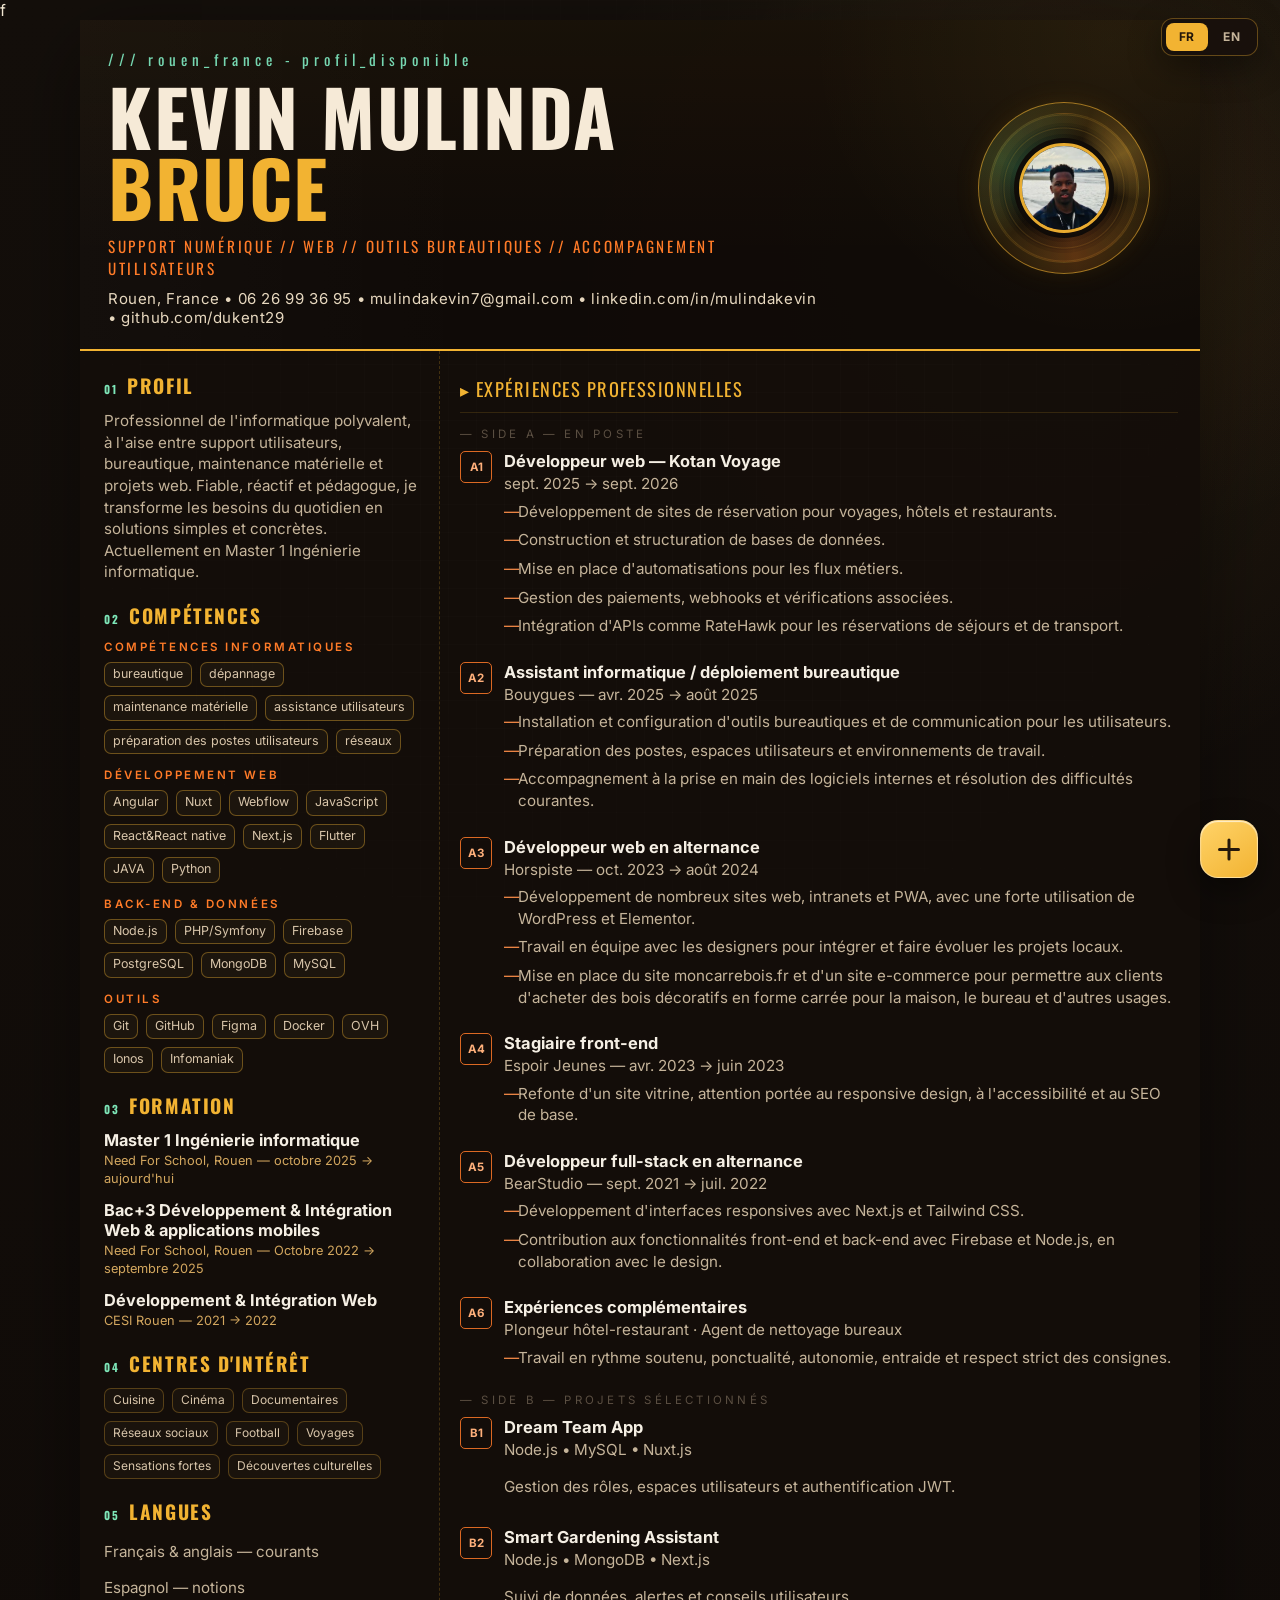
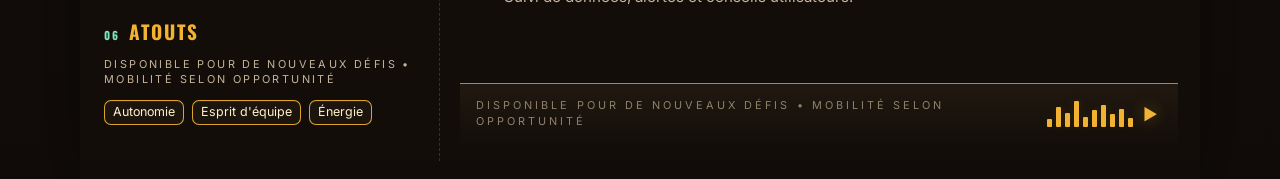
==== commit 6bf9a0d0: "Refactor index.html structure and content" ====
--- a/index.html
+++ b/index.html
@@ -1,4 +1,4 @@
-<!DOCTYPE html>
+f<!DOCTYPE html>
 <html lang="fr">
 <head>
   <meta charset="UTF-8">
@@ -9,13 +9,13 @@
   <link href="https://fonts.googleapis.com/css2?family=Oswald:wght@400;500;600;700&family=Inter:wght@400;500;600;700;800&display=swap" rel="stylesheet">
   <link rel="stylesheet" href="styles.css">
 </head>
-<body>
-  <nav class="language-switcher" aria-label="Choisir la langue">
-    <button type="button" data-lang="fr" aria-pressed="true">FR</button>
-    <button type="button" data-lang="en" aria-pressed="false">EN</button>
-  </nav>
-
-  <main class="cv-page">
+<body>
+  <nav class="language-switcher" aria-label="Choisir la langue">
+    <button type="button" data-lang="fr" aria-pressed="true">FR</button>
+    <button type="button" data-lang="en" aria-pressed="false">EN</button>
+  </nav>
+
+  <main class="cv-page">
     <header class="hero">
       <div class="hero__intro">
         <p class="hero__kicker">/// rouen_france - profil_disponible</p>
@@ -60,11 +60,12 @@
               <li>Angular</li>
               <li>Nuxt</li>
               <li>Webflow</li>
-              <li>HTML</li>
-              <li>CSS</li>
               <li>JavaScript</li>
-              <li>React</li>
+              <li>React&React native</li>
               <li>Next.js</li>
+              <li>Flutter</li>
+              <li>JAVA</li>
+              <li>Python</li>
             </ul>
           </div>
 
@@ -285,12 +286,12 @@
         <span class="contact-actions__icon" aria-hidden="true">☎</span>
         <span><strong>Appeler</strong><small>06 26 99 36 95</small></span>
       </a>
-      <a id="pdf-download" href="Kevin_Mulinda_Bruce_CV_FR.pdf" download="Kevin_Mulinda_Bruce_CV_FR.pdf" type="application/pdf">
+      <a id="pdf-download" href="Kevin_Mulinda_Bruce_CV_FR.pdf" download="Kevin_Mulinda_Bruce_CV_FR.pdf" type="application/pdf">
         <span class="contact-actions__icon" aria-hidden="true">↓</span>
         <span><strong>CV en PDF</strong><small>Télécharger</small></span>
       </a>
     </nav>
-  </details>
-  <script src="translations.js"></script>
-</body>
-</html>
+  </details>
+  <script src="translations.js"></script>
+</body>
+</html>
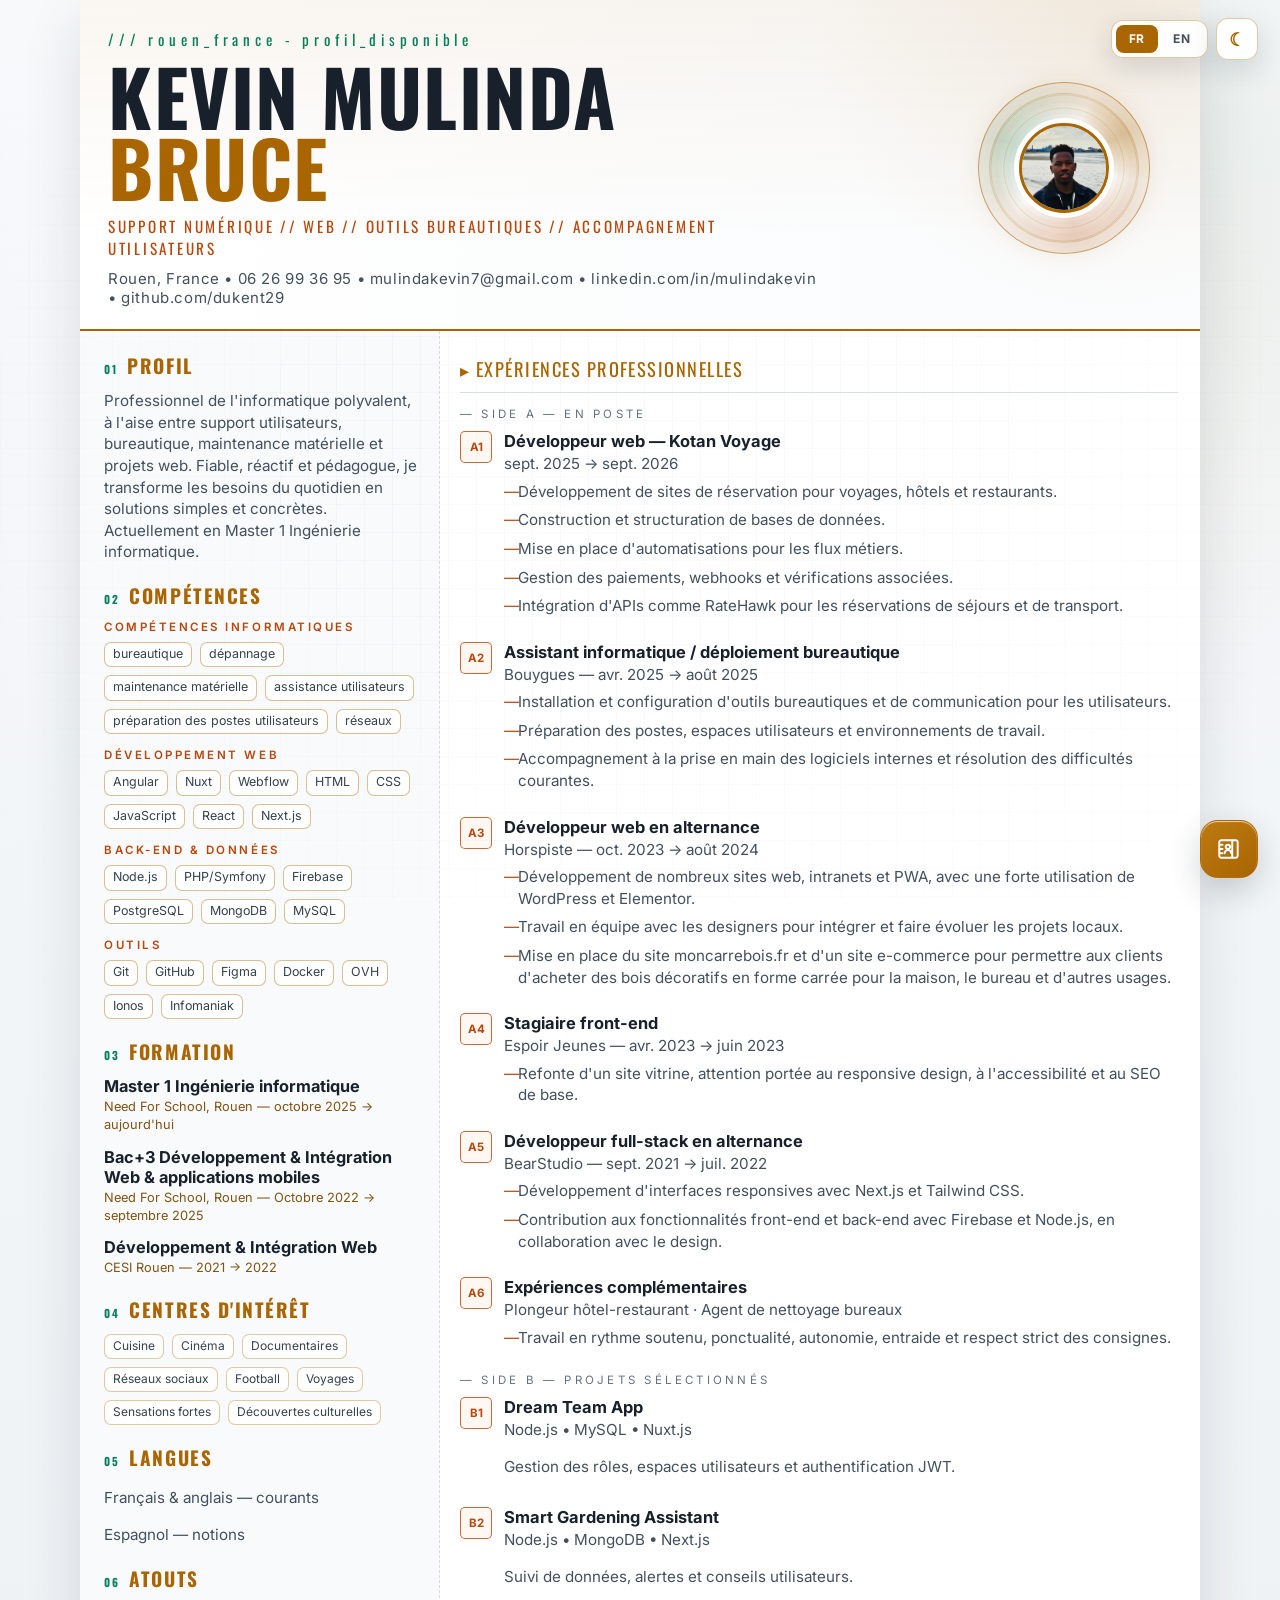
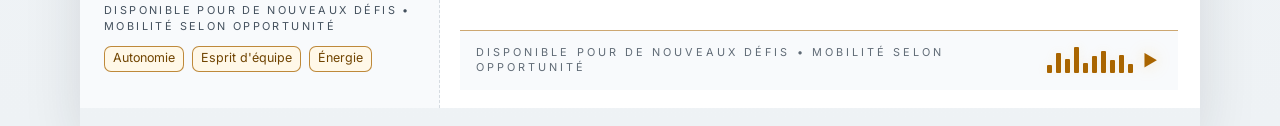
==== commit 760df932: "edit light theme" ====
--- a/index.html
+++ b/index.html
@@ -1,4 +1,4 @@
-f<!DOCTYPE html>
+<!DOCTYPE html>
 <html lang="fr">
 <head>
   <meta charset="UTF-8">
@@ -10,10 +10,15 @@
   <link rel="stylesheet" href="styles.css">
 </head>
 <body>
-  <nav class="language-switcher" aria-label="Choisir la langue">
-    <button type="button" data-lang="fr" aria-pressed="true">FR</button>
-    <button type="button" data-lang="en" aria-pressed="false">EN</button>
-  </nav>
+  <div class="display-controls">
+    <nav class="language-switcher" aria-label="Choisir la langue">
+      <button type="button" data-lang="fr" aria-pressed="true">FR</button>
+      <button type="button" data-lang="en" aria-pressed="false">EN</button>
+    </nav>
+    <button class="theme-toggle" type="button" aria-label="Activer le thème sombre" title="Activer le thème sombre">
+      <span aria-hidden="true">☾</span>
+    </button>
+  </div>
 
   <main class="cv-page">
     <header class="hero">
@@ -60,12 +65,11 @@
               <li>Angular</li>
               <li>Nuxt</li>
               <li>Webflow</li>
+              <li>HTML</li>
+              <li>CSS</li>
               <li>JavaScript</li>
-              <li>React&React native</li>
+              <li>React</li>
               <li>Next.js</li>
-              <li>Flutter</li>
-              <li>JAVA</li>
-              <li>Python</li>
             </ul>
           </div>
 
@@ -252,20 +256,17 @@
         <footer class="footer">
           <div class="footer__text">DISPONIBLE POUR DE NOUVEAUX DÉFIS • MOBILITÉ SELON OPPORTUNITÉ</div>
           <details class="music-player">
-            <summary aria-label="Ouvrir le lecteur de musique" title="Écouter Good Morning">
+            <summary aria-label="Ouvrir le lecteur de musique" title="Écouter I Wonder">
               <span class="footer__bars" aria-hidden="true">
                 <span></span><span></span><span></span><span></span><span></span><span></span><span></span><span></span><span></span><span></span>
               </span>
               <span class="music-player__play" aria-hidden="true">▶</span>
             </summary>
             <div class="music-player__embed">
-              <iframe 
-              allow="autoplay *; encrypted-media *; fullscreen *; clipboard-write" 
-              frameborder="0" 
-              height="175" 
-              style="width:100%;max-width:660px;overflow:hidden;border-radius:10px;" 
-              sandbox="allow-forms allow-popups allow-same-origin allow-scripts allow-storage-access-by-user-activation allow-top-navigation-by-user-activation" 
-              src="https://embed.music.apple.com/fr/song/i-wonder/1451902760"></iframe>
+              <audio controls preload="metadata">
+                <source src="i_wonder_mp3_31167.mp3" type="audio/mpeg">
+                Votre navigateur ne prend pas en charge la lecture audio.
+              </audio>
             </div>
           </details>
         </footer>
@@ -275,7 +276,10 @@
 
   <details class="contact-actions">
     <summary aria-label="Ouvrir les options de contact">
-      <span class="contact-actions__plus" aria-hidden="true"></span>
+      <svg class="contact-actions__contact-icon" aria-hidden="true" viewBox="0 0 24 24">
+        <path d="M15 4h3a2 2 0 0 1 2 2v12a2 2 0 0 1-2 2h-3M5 4h10v16H5a2 2 0 0 1-2-2V6a2 2 0 0 1 2-2Zm-2 4h3m-3 4h3m-3 4h3m5-8a2 2 0 1 0 0 4 2 2 0 0 0 0-4Zm-3 8a3 3 0 0 1 6 0"/>
+      </svg>
+      <span class="contact-actions__close-icon" aria-hidden="true"></span>
     </summary>
     <nav class="contact-actions__menu" aria-label="Contact et téléchargement">
       <a href="mailto:mulindakevin7@gmail.com">
--- a/styles.css
+++ b/styles.css
@@ -1,4 +1,842 @@
 :root {
+  --bg: #eef2f5;
+  --panel: #ffffff;
+  --panel-soft: #f8fafc;
+  --line: #d5a044;
+  --line-soft: #e3e7eb;
+  --text: #18212b;
+  --muted: #43505d;
+  --dim: #606b76;
+  --gold: #a96500;
+  --orange: #b9470b;
+  --green: #087f5b;
+  --shadow: 0 20px 55px rgba(24, 33, 43, 0.12);
+}
+
+* {
+  box-sizing: border-box;
+}
+
+html {
+  background:
+    radial-gradient(circle at 78% 18%, rgba(169, 101, 0, 0.07), transparent 28%),
+    radial-gradient(circle at 88% 8%, rgba(8, 127, 91, 0.05), transparent 20%),
+    var(--bg);
+}
+
+body {
+  margin: 0;
+  min-height: 100vh;
+  color: var(--text);
+  font-family: 'Inter', sans-serif;
+  background:
+    radial-gradient(circle at 78% 18%, rgba(169, 101, 0, 0.07), transparent 28%),
+    radial-gradient(circle at 88% 8%, rgba(8, 127, 91, 0.05), transparent 20%),
+    linear-gradient(180deg, #f7f9fb 0%, #eef2f5 100%);
+}
+
+body::before {
+  content: '';
+  position: fixed;
+  inset: 0;
+  background-image: linear-gradient(rgba(24, 33, 43, 0.025) 1px, transparent 1px), linear-gradient(90deg, rgba(24, 33, 43, 0.025) 1px, transparent 1px);
+  background-size: 28px 28px;
+  mask-image: radial-gradient(circle at center, black 30%, transparent 100%);
+  pointer-events: none;
+}
+
+.cv-page {
+  width: min(1120px, calc(100vw - 24px));
+  min-height: 100vh;
+  margin: 0 auto;
+  display: flex;
+  flex-direction: column;
+  padding-bottom: 18px;
+  box-shadow: var(--shadow);
+}
+
+.hero {
+  position: relative;
+  display: flex;
+  justify-content: space-between;
+  gap: 24px;
+  min-height: 235px;
+  padding: 28px 28px 22px;
+  border-bottom: 2px solid var(--gold);
+  background:
+    linear-gradient(180deg, rgba(169, 101, 0, 0.055), transparent 72%),
+    linear-gradient(90deg, #ffffff, #fbfcfd 70%);
+}
+
+.hero::after {
+  content: '';
+  position: absolute;
+  inset: 0;
+  background: radial-gradient(circle at 92% 6%, rgba(169, 101, 0, 0.08), transparent 28%);
+  pointer-events: none;
+}
+
+.hero__intro {
+  position: relative;
+  z-index: 1;
+  max-width: 720px;
+}
+
+.hero__kicker {
+  margin: 0 0 10px;
+  color: var(--green);
+  letter-spacing: 0.32em;
+  font-size: 0.95rem;
+  font-family: 'Oswald', sans-serif;
+  font-weight: 400;
+}
+
+.hero h1 {
+  margin: 0;
+  display: inline-flex;
+  flex-direction: column;
+  gap: 0;
+  font-family: 'Oswald', sans-serif;
+  font-size: clamp(3.8rem, 6vw, 5.5rem);
+  line-height: 0.92;
+  letter-spacing: 0.02em;
+  text-transform: uppercase;
+}
+
+.hero h1 span:first-child {
+  color: var(--text);
+}
+
+.hero__name-accent {
+  color: var(--gold);
+}
+
+.hero__tagline {
+  margin: 14px 0 10px;
+  color: var(--orange);
+  letter-spacing: 0.18em;
+  font-size: 0.95rem;
+  font-family: 'Oswald', sans-serif;
+}
+
+.hero__meta {
+  margin: 0;
+  color: var(--muted);
+  font-size: 0.94rem;
+  letter-spacing: 0.04em;
+}
+
+.display-controls {
+  position: fixed;
+  z-index: 30;
+  top: 18px;
+  right: max(22px, env(safe-area-inset-right));
+  display: flex;
+  align-items: center;
+  gap: 8px;
+}
+
+.language-switcher {
+  display: flex;
+  gap: 3px;
+  padding: 4px;
+  border: 1px solid rgba(169, 101, 0, 0.35);
+  border-radius: 12px;
+  background: rgba(255, 255, 255, 0.94);
+  box-shadow: 0 10px 28px rgba(24, 33, 43, 0.14);
+  backdrop-filter: blur(14px);
+}
+
+.theme-toggle {
+  width: 42px;
+  height: 42px;
+  display: grid;
+  place-items: center;
+  padding: 0;
+  border: 1px solid rgba(169, 101, 0, 0.35);
+  border-radius: 12px;
+  color: var(--gold);
+  background: rgba(255, 255, 255, 0.94);
+  box-shadow: 0 10px 28px rgba(24, 33, 43, 0.14);
+  font: 700 1.15rem/1 'Inter', sans-serif;
+  cursor: pointer;
+  backdrop-filter: blur(14px);
+}
+
+.theme-toggle:hover {
+  transform: translateY(-1px);
+}
+
+.theme-toggle:focus-visible {
+  outline: 3px solid var(--green);
+  outline-offset: 2px;
+}
+
+.language-switcher button {
+  min-width: 42px;
+  padding: 8px 10px;
+  border: 0;
+  border-radius: 8px;
+  color: var(--muted);
+  background: transparent;
+  font: 700 0.75rem/1 'Inter', sans-serif;
+  letter-spacing: 0.08em;
+  cursor: pointer;
+}
+
+.language-switcher button[aria-pressed="true"] {
+  color: #ffffff;
+  background: var(--gold);
+}
+
+.language-switcher button:focus-visible {
+  outline: 3px solid var(--green);
+  outline-offset: 2px;
+}
+
+.pdf-export .display-controls,
+.pdf-export .contact-actions,
+.pdf-export .music-player {
+  display: none;
+}
+
+.pdf-export .hero__ring,
+.pdf-export .hero__portrait img,
+.pdf-export .footer__bars span {
+  animation: none;
+}
+
+.hero__portrait {
+  position: relative;
+  z-index: 1;
+  flex: 0 0 172px;
+  width: 172px;
+  height: 172px;
+  align-self: center;
+  margin-right: 22px;
+  display: grid;
+  place-items: center;
+}
+
+.hero__ring {
+  position: absolute;
+  inset: 0;
+  border-radius: 50%;
+  border: 1px solid rgba(169, 101, 0, 0.55);
+  background:
+    repeating-radial-gradient(
+      circle,
+      transparent 0 7px,
+      rgba(169, 101, 0, 0.08) 8px,
+      transparent 9px 13px
+    ),
+    conic-gradient(
+      from 20deg,
+      transparent,
+      rgba(169, 101, 0, 0.16),
+      transparent 22%,
+      rgba(185, 71, 11, 0.1) 42%,
+      transparent 58%,
+      rgba(8, 127, 91, 0.1) 76%,
+      transparent
+    );
+  box-shadow:
+    inset 0 0 0 12px rgba(169, 101, 0, 0.025),
+    inset 0 0 0 20px rgba(169, 101, 0, 0.035),
+    0 0 24px rgba(169, 101, 0, 0.08);
+  animation: record-spin 9s linear infinite;
+}
+
+.hero__ring--inner {
+  inset: 11px;
+  border-color: rgba(169, 101, 0, 0.2);
+  animation-direction: reverse;
+  animation-duration: 14s;
+}
+
+.hero__portrait img {
+  position: relative;
+  z-index: 1;
+  width: 90px;
+  height: 90px;
+  object-fit: cover;
+  border-radius: 50%;
+  border: 3px solid var(--gold);
+  box-shadow: 0 0 0 5px #ffffff;
+  animation: record-spin 9s linear infinite;
+}
+
+.hero__spot {
+  position: absolute;
+  width: 15px;
+  height: 15px;
+  border-radius: 50%;
+  background: var(--green);
+  box-shadow: 0 0 0 3px #ffffff, 0 0 14px rgba(8, 127, 91, 0.22);
+}
+
+.content {
+  display: grid;
+  grid-template-columns: clamp(320px, 31vw, 360px) minmax(0, 1fr);
+  gap: 0;
+  flex: 1;
+  background: var(--panel);
+}
+
+.sidebar {
+  padding: 20px 18px 18px 24px;
+  border-right: 1px dashed #d5dbe1;
+  background: var(--panel-soft);
+}
+
+.timeline {
+  display: flex;
+  flex-direction: column;
+  padding: 22px 22px 18px 20px;
+  min-height: 0;
+}
+
+.timeline__grid {
+  display: grid;
+  grid-template-columns: minmax(0, 1fr);
+  gap: 0;
+  align-items: start;
+  flex: 1;
+}
+
+.timeline__main {
+  min-width: 0;
+}
+
+.timeline__rail {
+  display: flex;
+  flex-direction: column;
+  gap: 14px;
+}
+
+.interest-list {
+  display: flex;
+  flex-wrap: wrap;
+  gap: 8px;
+  padding: 0;
+  margin: 0;
+  list-style: none;
+}
+
+.interest-list li {
+  padding: 5px 8px 6px;
+  border: 1px solid rgba(169, 101, 0, 0.35);
+  border-radius: 7px;
+  color: #35414d;
+  background: #ffffff;
+  font-size: 0.75rem;
+  line-height: 1;
+}
+
+.panel {
+  margin-bottom: 18px;
+}
+
+.panel--compact {
+  margin-bottom: 0;
+}
+
+.panel h2 {
+  margin: 0 0 10px;
+  display: flex;
+  align-items: baseline;
+  gap: 10px;
+  color: var(--gold);
+  font-family: 'Oswald', sans-serif;
+  font-size: 1.2rem;
+  letter-spacing: 0.08em;
+}
+
+.panel h2 span {
+  font-size: 0.7rem;
+  color: var(--green);
+  letter-spacing: 0.15em;
+}
+
+.panel p,
+.education-item p,
+.entry__body p,
+.entry__body li,
+.footer__text {
+  color: var(--muted);
+  line-height: 1.42;
+  font-size: 0.95rem;
+}
+
+.panel--profile p,
+.panel--interest p {
+  margin: 0;
+}
+
+.panel--interest ul {
+  margin: 0;
+}
+
+.skill-group {
+  margin-bottom: 14px;
+}
+
+.skill-group:last-child {
+  margin-bottom: 0;
+}
+
+.skill-group h3 {
+  margin: 0 0 8px;
+  color: var(--orange);
+  font-size: 0.72rem;
+  letter-spacing: 0.22em;
+  font-weight: 600;
+}
+
+.chips {
+  display: flex;
+  flex-wrap: wrap;
+  gap: 8px;
+  padding: 0;
+  margin: 0;
+  list-style: none;
+}
+
+.chips li {
+  padding: 5px 8px 6px;
+  border: 1px solid rgba(169, 101, 0, 0.42);
+  border-radius: 7px;
+  color: #35414d;
+  background: #ffffff;
+  font-size: 0.78rem;
+  line-height: 1;
+}
+
+.chips--accent li {
+  color: #704400;
+  border-color: rgba(169, 101, 0, 0.75);
+  background: #fff8e8;
+}
+
+.education-item + .education-item {
+  margin-top: 12px;
+}
+
+.education-item--compact + .education-item--compact {
+  margin-top: 10px;
+}
+
+.education-item h3,
+.entry__body h3 {
+  margin: 0 0 2px;
+  color: var(--text);
+  font-size: 1.02rem;
+}
+
+.education-item p,
+.entry__company {
+  margin: 0;
+  color: #805313;
+  font-size: 0.8rem;
+}
+
+.panel--rail .education-item p {
+  line-height: 1.32;
+}
+
+.availability {
+  margin-bottom: 12px !important;
+  color: var(--dim);
+  letter-spacing: 0.22em;
+  font-size: 0.68rem !important;
+  text-transform: uppercase;
+}
+
+.timeline__section-label {
+  margin: 2px 0 14px;
+  padding-bottom: 10px;
+  border-bottom: 1px solid #dde2e7;
+  color: var(--gold);
+  font-family: 'Oswald', sans-serif;
+  font-size: 1.15rem;
+  letter-spacing: 0.08em;
+}
+
+.timeline-block + .timeline-block {
+  margin-top: 20px;
+}
+
+.timeline-group {
+  margin: 0 0 10px;
+  color: #65717c;
+  letter-spacing: 0.28em;
+  font-size: 0.72rem;
+}
+
+.entry {
+  display: grid;
+  grid-template-columns: 32px minmax(0, 1fr);
+  gap: 12px;
+  margin-bottom: 18px;
+}
+
+.entry--compact {
+  margin-bottom: 14px;
+}
+
+.entry__badge {
+  width: 32px;
+  height: 32px;
+  display: grid;
+  place-items: center;
+  border: 1px solid rgba(185, 71, 11, 0.8);
+  border-radius: 5px;
+  color: var(--orange);
+  background: #fff7f2;
+  font-size: 0.72rem;
+  font-weight: 700;
+}
+
+.entry__body h3 {
+  font-size: 1.03rem;
+}
+
+.entry__body ul {
+  margin: 6px 0 0;
+  padding-left: 0;
+  list-style: none;
+}
+
+.entry__body li {
+  margin: 0 0 7px;
+  padding-left: 14px;
+  position: relative;
+}
+
+.entry__body li::before {
+  content: '—';
+  position: absolute;
+  left: 0;
+  color: var(--orange);
+}
+
+.footer {
+  margin-top: auto;
+  min-height: 60px;
+  display: flex;
+  justify-content: space-between;
+  align-items: center;
+  gap: 24px;
+  padding: 12px 16px 12px 16px;
+  border-top: 1px solid rgba(169, 101, 0, 0.55);
+  background: #f8fafc;
+}
+
+.footer__text {
+  color: var(--dim);
+  letter-spacing: 0.28em;
+  font-size: 0.68rem;
+  text-transform: uppercase;
+}
+
+.music-player {
+  position: relative;
+  flex: 0 0 auto;
+}
+
+.music-player summary {
+  display: flex;
+  align-items: center;
+  gap: 10px;
+  padding: 4px;
+  color: var(--gold);
+  background: transparent;
+  cursor: pointer;
+  list-style: none;
+  transition: color 150ms ease, transform 150ms ease;
+}
+
+.music-player summary::-webkit-details-marker {
+  display: none;
+}
+
+.music-player summary:hover,
+.music-player summary:focus-visible,
+.music-player[open] summary {
+  color: #7d4c00;
+  transform: translateY(-2px);
+}
+
+.music-player summary:focus-visible {
+  outline: 3px solid var(--green);
+  outline-offset: 3px;
+}
+
+.music-player__play {
+  font-size: 1rem;
+  line-height: 1;
+  filter: drop-shadow(0 0 8px rgba(242, 179, 50, 0.35));
+}
+
+.footer__bars {
+  display: flex;
+  align-items: end;
+  gap: 4px;
+  min-width: 118px;
+  justify-content: flex-end;
+}
+
+.music-player__embed {
+  position: absolute;
+  z-index: 10;
+  right: 0;
+  bottom: calc(100% + 12px);
+  width: min(660px, calc(100vw - 48px));
+  padding: 7px;
+  border: 1px solid rgba(242, 179, 50, 0.35);
+  border-radius: 16px;
+  background: rgba(255, 255, 255, 0.98);
+  box-shadow: 0 20px 55px rgba(24, 33, 43, 0.18);
+  backdrop-filter: blur(16px);
+  animation: music-player-in 180ms ease-out;
+}
+
+.music-player__embed audio {
+  width: 100%;
+  max-width: 660px;
+  display: block;
+  border-radius: 10px;
+  accent-color: var(--gold);
+}
+
+.footer__bars span {
+  width: 5px;
+  background: var(--gold);
+  border-radius: 1px;
+  box-shadow: 0 0 12px rgba(242, 179, 50, 0.12);
+  transform-origin: bottom;
+  animation: sound-bar 760ms ease-in-out infinite alternate;
+}
+
+.footer__bars span:nth-child(1) { height: 8px; }
+.footer__bars span:nth-child(2) { height: 20px; }
+.footer__bars span:nth-child(3) { height: 14px; }
+.footer__bars span:nth-child(4) { height: 26px; }
+.footer__bars span:nth-child(5) { height: 10px; }
+.footer__bars span:nth-child(6) { height: 17px; }
+.footer__bars span:nth-child(7) { height: 22px; }
+.footer__bars span:nth-child(8) { height: 13px; }
+.footer__bars span:nth-child(9) { height: 18px; }
+.footer__bars span:nth-child(10) { height: 9px; }
+
+.footer__bars span:nth-child(2n) {
+  animation-duration: 580ms;
+}
+
+.footer__bars span:nth-child(3n) {
+  animation-duration: 920ms;
+}
+
+.footer__bars span:nth-child(1) { animation-delay: -120ms; }
+.footer__bars span:nth-child(2) { animation-delay: -420ms; }
+.footer__bars span:nth-child(3) { animation-delay: -240ms; }
+.footer__bars span:nth-child(4) { animation-delay: -650ms; }
+.footer__bars span:nth-child(5) { animation-delay: -340ms; }
+.footer__bars span:nth-child(6) { animation-delay: -520ms; }
+.footer__bars span:nth-child(7) { animation-delay: -180ms; }
+.footer__bars span:nth-child(8) { animation-delay: -710ms; }
+.footer__bars span:nth-child(9) { animation-delay: -280ms; }
+.footer__bars span:nth-child(10) { animation-delay: -590ms; }
+
+@keyframes record-spin {
+  to {
+    transform: rotate(360deg);
+  }
+}
+
+@keyframes sound-bar {
+  0% {
+    transform: scaleY(0.28);
+    opacity: 0.55;
+  }
+
+  100% {
+    transform: scaleY(1);
+    opacity: 1;
+  }
+}
+
+@keyframes music-player-in {
+  from {
+    opacity: 0;
+    transform: translateY(8px) scale(0.98);
+  }
+}
+
+.contact-actions {
+  position: fixed;
+  z-index: 20;
+  right: max(22px, env(safe-area-inset-right));
+  bottom: max(22px, env(safe-area-inset-bottom));
+}
+
+.contact-actions summary {
+  position: relative;
+  z-index: 2;
+  width: 58px;
+  height: 58px;
+  margin-left: auto;
+  display: grid;
+  place-items: center;
+  border: 1px solid rgba(169, 101, 0, 0.38);
+  border-radius: 18px;
+  color: #ffffff;
+  background: linear-gradient(145deg, #bd7a12, var(--gold));
+  box-shadow:
+    0 12px 32px rgba(24, 33, 43, 0.2),
+    inset 0 1px 1px rgba(255, 255, 255, 0.7);
+  cursor: pointer;
+  list-style: none;
+  transition: transform 180ms ease, border-radius 180ms ease;
+}
+
+.contact-actions summary::-webkit-details-marker {
+  display: none;
+}
+
+.contact-actions summary:hover {
+  transform: translateY(-2px);
+}
+
+.contact-actions summary:focus-visible {
+  outline: 3px solid var(--green);
+  outline-offset: 4px;
+}
+
+.contact-actions__contact-icon {
+  width: 26px;
+  height: 26px;
+  fill: none;
+  stroke: #ffffff;
+  stroke-width: 1.8;
+  stroke-linecap: round;
+  stroke-linejoin: round;
+  transition: transform 180ms ease;
+}
+
+.contact-actions__close-icon {
+  position: relative;
+  display: none;
+  width: 24px;
+  height: 24px;
+}
+
+.contact-actions__close-icon::before,
+.contact-actions__close-icon::after {
+  content: '';
+  position: absolute;
+  top: 50%;
+  left: 1px;
+  width: 22px;
+  height: 3px;
+  border-radius: 3px;
+  background: #ffffff;
+}
+
+.contact-actions__close-icon::before {
+  transform: translateY(-50%) rotate(45deg);
+}
+
+.contact-actions__close-icon::after {
+  transform: translateY(-50%) rotate(-45deg);
+}
+
+.contact-actions[open] summary {
+  border-radius: 50%;
+}
+
+.contact-actions[open] .contact-actions__contact-icon {
+  display: none;
+}
+
+.contact-actions[open] .contact-actions__close-icon {
+  display: block;
+}
+
+.contact-actions__menu {
+  position: absolute;
+  right: 0;
+  bottom: 72px;
+  width: min(280px, calc(100vw - 32px));
+  padding: 8px;
+  display: grid;
+  gap: 4px;
+  border: 1px solid rgba(169, 101, 0, 0.28);
+  border-radius: 20px;
+  background: rgba(255, 255, 255, 0.98);
+  box-shadow: 0 20px 55px rgba(24, 33, 43, 0.2);
+  backdrop-filter: blur(18px);
+  transform-origin: bottom right;
+  animation: contact-menu-in 180ms ease-out;
+}
+
+.contact-actions__menu a {
+  padding: 11px;
+  display: flex;
+  align-items: center;
+  gap: 12px;
+  border-radius: 13px;
+  color: var(--text);
+  text-decoration: none;
+  transition: background-color 150ms ease;
+}
+
+.contact-actions__menu a:hover,
+.contact-actions__menu a:focus-visible {
+  background: rgba(169, 101, 0, 0.09);
+  outline: none;
+}
+
+.contact-actions__menu a + a {
+  border-top: 1px solid var(--line-soft);
+}
+
+.contact-actions__icon {
+  flex: 0 0 38px;
+  width: 38px;
+  height: 38px;
+  display: grid;
+  place-items: center;
+  border-radius: 11px;
+  color: #ffffff;
+  background: var(--gold);
+  font-size: 1.15rem;
+  font-weight: 800;
+}
+
+.contact-actions__menu strong,
+.contact-actions__menu small {
+  display: block;
+}
+
+.contact-actions__menu strong {
+  font-size: 0.9rem;
+}
+
+.contact-actions__menu small {
+  margin-top: 2px;
+  color: var(--muted);
+  font-size: 0.72rem;
+}
+
+@keyframes contact-menu-in {
+  from {
+    opacity: 0;
+    transform: translateY(8px) scale(0.96);
+  }
+}
+
+html[data-theme="dark"] {
   --bg: #120d0a;
   --panel: #18110c;
   --panel-soft: rgba(255, 188, 48, 0.06);
@@ -11,779 +849,143 @@
   --orange: #ff7b28;
   --green: #40c98f;
   --shadow: 0 24px 80px rgba(0, 0, 0, 0.42);
-}
-
-* {
-  box-sizing: border-box;
-}
-
-html {
   background:
     radial-gradient(circle at 78% 18%, rgba(242, 179, 50, 0.08), transparent 28%),
     radial-gradient(circle at 88% 8%, rgba(242, 179, 50, 0.06), transparent 20%),
     var(--bg);
 }
 
-body {
-  margin: 0;
-  min-height: 100vh;
-  color: var(--text);
-  font-family: 'Inter', sans-serif;
+html[data-theme="dark"] body {
   background:
     radial-gradient(circle at 78% 18%, rgba(242, 179, 50, 0.08), transparent 28%),
     radial-gradient(circle at 88% 8%, rgba(242, 179, 50, 0.06), transparent 20%),
     linear-gradient(180deg, #140f0b 0%, #110c09 100%);
 }
 
-body::before {
-  content: '';
-  position: fixed;
-  inset: 0;
+html[data-theme="dark"] body::before {
   background-image: linear-gradient(rgba(255, 255, 255, 0.01) 1px, transparent 1px), linear-gradient(90deg, rgba(255, 255, 255, 0.01) 1px, transparent 1px);
-  background-size: 28px 28px;
-  mask-image: radial-gradient(circle at center, black 30%, transparent 100%);
-  pointer-events: none;
-}
-
-.cv-page {
-  width: min(1120px, calc(100vw - 24px));
-  min-height: 100vh;
-  margin: 0 auto;
-  display: flex;
-  flex-direction: column;
-  padding-bottom: 18px;
-  box-shadow: var(--shadow);
-}
-
-.hero {
-  position: relative;
-  display: flex;
-  justify-content: space-between;
-  gap: 24px;
-  min-height: 235px;
-  padding: 28px 28px 22px;
-  border-bottom: 2px solid var(--gold);
+}
+
+html[data-theme="dark"] .hero {
   background:
     linear-gradient(180deg, rgba(255, 184, 34, 0.04), transparent 72%),
     linear-gradient(90deg, rgba(255, 255, 255, 0.02), transparent 36%),
     rgba(16, 11, 8, 0.96);
 }
 
-.hero::after {
-  content: '';
-  position: absolute;
-  inset: 0;
+html[data-theme="dark"] .hero::after {
   background: radial-gradient(circle at 92% 6%, rgba(255, 196, 71, 0.06), transparent 28%);
-  pointer-events: none;
-}
-
-.hero__intro {
-  position: relative;
-  z-index: 1;
-  max-width: 720px;
-}
-
-.hero__kicker {
-  margin: 0 0 10px;
-  color: #76d7b1;
-  letter-spacing: 0.32em;
-  font-size: 0.95rem;
-  font-family: 'Oswald', sans-serif;
-  font-weight: 400;
-}
-
-.hero h1 {
-  margin: 0;
-  display: inline-flex;
-  flex-direction: column;
-  gap: 0;
-  font-family: 'Oswald', sans-serif;
-  font-size: clamp(3.8rem, 6vw, 5.5rem);
-  line-height: 0.92;
-  letter-spacing: 0.02em;
-  text-transform: uppercase;
-}
-
-.hero h1 span:first-child {
-  color: #f6ead7;
-}
-
-.hero__name-accent {
-  color: var(--gold);
-}
-
-.hero__tagline {
-  margin: 14px 0 10px;
-  color: var(--orange);
-  letter-spacing: 0.18em;
-  font-size: 0.95rem;
-  font-family: 'Oswald', sans-serif;
-}
-
-.hero__meta {
-  margin: 0;
-  color: #e7d8bf;
-  font-size: 0.94rem;
-  letter-spacing: 0.04em;
-}
-
-.language-switcher {
-  position: fixed;
-  z-index: 30;
-  top: 18px;
-  right: max(22px, env(safe-area-inset-right));
-  display: flex;
-  gap: 3px;
-  padding: 4px;
-  border: 1px solid rgba(242, 179, 50, 0.35);
-  border-radius: 12px;
-  background: rgba(24, 17, 12, 0.92);
-  box-shadow: 0 12px 32px rgba(0, 0, 0, 0.35);
-  backdrop-filter: blur(14px);
-}
-
-.language-switcher button {
-  min-width: 42px;
-  padding: 8px 10px;
-  border: 0;
-  border-radius: 8px;
-  color: var(--muted);
-  background: transparent;
-  font: 700 0.75rem/1 'Inter', sans-serif;
-  letter-spacing: 0.08em;
-  cursor: pointer;
-}
-
-.language-switcher button[aria-pressed="true"] {
-  color: #24170a;
-  background: var(--gold);
-}
-
-.language-switcher button:focus-visible {
-  outline: 3px solid var(--green);
-  outline-offset: 2px;
-}
-
-.pdf-export .language-switcher,
-.pdf-export .contact-actions,
-.pdf-export .music-player {
-  display: none;
-}
-
-.pdf-export .hero__ring,
-.pdf-export .hero__portrait img,
-.pdf-export .footer__bars span {
-  animation: none;
-}
-
-.hero__portrait {
-  position: relative;
-  z-index: 1;
-  flex: 0 0 172px;
-  width: 172px;
-  height: 172px;
-  align-self: center;
-  margin-right: 22px;
-  display: grid;
-  place-items: center;
-}
-
-.hero__ring {
-  position: absolute;
-  inset: 0;
-  border-radius: 50%;
-  border: 1px solid rgba(242, 179, 50, 0.6);
-  background:
-    repeating-radial-gradient(
-      circle,
-      transparent 0 7px,
-      rgba(242, 179, 50, 0.08) 8px,
-      transparent 9px 13px
-    ),
-    conic-gradient(
-      from 20deg,
-      transparent,
-      rgba(255, 196, 71, 0.18),
-      transparent 22%,
-      rgba(255, 123, 40, 0.12) 42%,
-      transparent 58%,
-      rgba(64, 201, 143, 0.12) 76%,
-      transparent
-    );
-  box-shadow:
-    inset 0 0 0 12px rgba(242, 179, 50, 0.03),
-    inset 0 0 0 20px rgba(242, 179, 50, 0.04),
-    0 0 28px rgba(242, 179, 50, 0.08);
-  animation: record-spin 9s linear infinite;
-}
-
-.hero__ring--inner {
-  inset: 11px;
-  border-color: rgba(242, 179, 50, 0.18);
-  animation-direction: reverse;
-  animation-duration: 14s;
-}
-
-.hero__portrait img {
-  position: relative;
-  z-index: 1;
-  width: 90px;
-  height: 90px;
-  object-fit: cover;
-  border-radius: 50%;
-  border: 3px solid rgba(242, 179, 50, 0.95);
-  box-shadow: 0 0 0 5px rgba(15, 11, 8, 0.96);
-  animation: record-spin 9s linear infinite;
-}
-
-.hero__spot {
-  position: absolute;
-  width: 15px;
-  height: 15px;
-  border-radius: 50%;
+}
+
+html[data-theme="dark"] .hero__kicker { color: #76d7b1; }
+html[data-theme="dark"] .hero h1 span:first-child { color: #f6ead7; }
+html[data-theme="dark"] .hero__meta { color: #e7d8bf; }
+
+html[data-theme="dark"] .language-switcher,
+html[data-theme="dark"] .theme-toggle {
+  border-color: rgba(242, 179, 50, 0.35);
+  background: rgba(24, 17, 12, 0.92);
+  box-shadow: 0 12px 32px rgba(0, 0, 0, 0.35);
+}
+
+html[data-theme="dark"] .language-switcher button[aria-pressed="true"] {
+  color: #24170a;
+}
+
+html[data-theme="dark"] .hero__ring {
+  border-color: rgba(242, 179, 50, 0.6);
+  background:
+    repeating-radial-gradient(circle, transparent 0 7px, rgba(242, 179, 50, 0.08) 8px, transparent 9px 13px),
+    conic-gradient(from 20deg, transparent, rgba(255, 196, 71, 0.18), transparent 22%, rgba(255, 123, 40, 0.12) 42%, transparent 58%, rgba(64, 201, 143, 0.12) 76%, transparent);
+  box-shadow:
+    inset 0 0 0 12px rgba(242, 179, 50, 0.03),
+    inset 0 0 0 20px rgba(242, 179, 50, 0.04),
+    0 0 28px rgba(242, 179, 50, 0.08);
+}
+
+html[data-theme="dark"] .hero__ring--inner { border-color: rgba(242, 179, 50, 0.18); }
+
+html[data-theme="dark"] .hero__portrait img {
+  border-color: rgba(242, 179, 50, 0.95);
+  box-shadow: 0 0 0 5px rgba(15, 11, 8, 0.96);
+}
+
+html[data-theme="dark"] .hero__spot {
   background: #1ed2a0;
   box-shadow: 0 0 0 3px rgba(16, 11, 8, 0.9), 0 0 18px rgba(30, 210, 160, 0.32);
 }
 
-.content {
-  display: grid;
-  grid-template-columns: clamp(320px, 31vw, 360px) minmax(0, 1fr);
-  gap: 0;
-  flex: 1;
-  background: rgba(20, 14, 10, 0.98);
-}
-
-.sidebar {
-  padding: 20px 18px 18px 24px;
-  border-right: 1px dashed rgba(255, 188, 48, 0.2);
-}
-
-.timeline {
-  display: flex;
-  flex-direction: column;
-  padding: 22px 22px 18px 20px;
-  min-height: 0;
-}
-
-.timeline__grid {
-  display: grid;
-  grid-template-columns: minmax(0, 1fr);
-  gap: 0;
-  align-items: start;
-  flex: 1;
-}
-
-.timeline__main {
-  min-width: 0;
-}
-
-.timeline__rail {
-  display: flex;
-  flex-direction: column;
-  gap: 14px;
-}
-
-.interest-list {
-  display: flex;
-  flex-wrap: wrap;
-  gap: 8px;
-  padding: 0;
-  margin: 0;
-  list-style: none;
-}
-
-.interest-list li {
-  padding: 5px 8px 6px;
-  border: 1px solid rgba(242, 179, 50, 0.28);
-  border-radius: 7px;
+html[data-theme="dark"] .content { background: rgba(20, 14, 10, 0.98); }
+
+html[data-theme="dark"] .sidebar {
+  border-color: rgba(255, 188, 48, 0.2);
+  background: transparent;
+}
+
+html[data-theme="dark"] .interest-list li,
+html[data-theme="dark"] .chips li {
   color: #d8c5aa;
-  background: rgba(255, 214, 138, 0.03);
-  font-size: 0.75rem;
-  line-height: 1;
-}
-
-.panel {
-  margin-bottom: 18px;
-}
-
-.panel--compact {
-  margin-bottom: 0;
-}
-
-.panel h2 {
-  margin: 0 0 10px;
-  display: flex;
-  align-items: baseline;
-  gap: 10px;
-  color: var(--gold);
-  font-family: 'Oswald', sans-serif;
-  font-size: 1.2rem;
-  letter-spacing: 0.08em;
-}
-
-.panel h2 span {
-  font-size: 0.7rem;
-  color: #7ee7b9;
-  letter-spacing: 0.15em;
-}
-
-.panel p,
-.education-item p,
-.entry__body p,
-.entry__body li,
-.footer__text {
-  color: var(--muted);
-  line-height: 1.42;
-  font-size: 0.95rem;
-}
-
-.panel--profile p,
-.panel--interest p {
-  margin: 0;
-}
-
-.panel--interest ul {
-  margin: 0;
-}
-
-.skill-group {
-  margin-bottom: 14px;
-}
-
-.skill-group:last-child {
-  margin-bottom: 0;
-}
-
-.skill-group h3 {
-  margin: 0 0 8px;
-  color: var(--orange);
-  font-size: 0.72rem;
-  letter-spacing: 0.22em;
-  font-weight: 600;
-}
-
-.chips {
-  display: flex;
-  flex-wrap: wrap;
-  gap: 8px;
-  padding: 0;
-  margin: 0;
-  list-style: none;
-}
-
-.chips li {
-  padding: 5px 8px 6px;
-  border: 1px solid rgba(242, 179, 50, 0.38);
-  border-radius: 7px;
-  color: #d8c5aa;
+  border-color: rgba(242, 179, 50, 0.38);
   background: rgba(255, 214, 138, 0.04);
-  font-size: 0.78rem;
-  line-height: 1;
-}
-
-.chips--accent li {
+}
+
+html[data-theme="dark"] .chips--accent li {
   color: #fff0c9;
   border-color: rgba(242, 179, 50, 0.9);
+  background: rgba(255, 214, 138, 0.04);
   box-shadow: inset 0 1px 0 rgba(255, 255, 255, 0.05);
 }
 
-.education-item + .education-item {
-  margin-top: 12px;
-}
-
-.education-item--compact + .education-item--compact {
-  margin-top: 10px;
-}
-
-.education-item h3,
-.entry__body h3 {
-  margin: 0 0 2px;
-  color: #f5efe4;
-  font-size: 1.02rem;
-}
-
-.education-item p,
-.entry__company {
-  margin: 0;
-  color: #d3a75f;
-  font-size: 0.8rem;
-}
-
-.panel--rail .education-item p {
-  line-height: 1.32;
-}
-
-.availability {
-  margin-bottom: 12px !important;
-  color: var(--dim);
-  letter-spacing: 0.22em;
-  font-size: 0.68rem !important;
-  text-transform: uppercase;
-}
-
-.timeline__section-label {
-  margin: 2px 0 14px;
-  padding-bottom: 10px;
-  border-bottom: 1px solid rgba(255, 188, 48, 0.14);
-  color: var(--gold);
-  font-family: 'Oswald', sans-serif;
-  font-size: 1.15rem;
-  letter-spacing: 0.08em;
-}
-
-.timeline-block + .timeline-block {
-  margin-top: 20px;
-}
-
-.timeline-group {
-  margin: 0 0 10px;
-  color: #5b4f42;
-  letter-spacing: 0.28em;
-  font-size: 0.72rem;
-}
-
-.entry {
-  display: grid;
-  grid-template-columns: 32px minmax(0, 1fr);
-  gap: 12px;
-  margin-bottom: 18px;
-}
-
-.entry--compact {
-  margin-bottom: 14px;
-}
-
-.entry__badge {
-  width: 32px;
-  height: 32px;
-  display: grid;
-  place-items: center;
-  border: 1px solid rgba(255, 121, 40, 0.85);
-  border-radius: 5px;
+html[data-theme="dark"] .panel h2 span { color: #7ee7b9; }
+html[data-theme="dark"] .education-item h3,
+html[data-theme="dark"] .entry__body h3 { color: #f5efe4; }
+html[data-theme="dark"] .education-item p,
+html[data-theme="dark"] .entry__company { color: #d3a75f; }
+html[data-theme="dark"] .timeline__section-label { border-color: rgba(255, 188, 48, 0.14); }
+html[data-theme="dark"] .timeline-group { color: #5b4f42; }
+
+html[data-theme="dark"] .entry__badge {
   color: #ffb07b;
-  font-size: 0.72rem;
-  font-weight: 700;
-}
-
-.entry__body h3 {
-  font-size: 1.03rem;
-}
-
-.entry__body ul {
-  margin: 6px 0 0;
-  padding-left: 0;
-  list-style: none;
-}
-
-.entry__body li {
-  margin: 0 0 7px;
-  padding-left: 14px;
-  position: relative;
-}
-
-.entry__body li::before {
-  content: '—';
-  position: absolute;
-  left: 0;
-  color: #ff8f4a;
-}
-
-.footer {
-  margin-top: auto;
-  min-height: 60px;
-  display: flex;
-  justify-content: space-between;
-  align-items: center;
-  gap: 24px;
-  padding: 12px 16px 12px 16px;
-  border-top: 1px solid rgba(255, 188, 48, 0.7);
+  border-color: rgba(255, 121, 40, 0.85);
+  background: transparent;
+}
+
+html[data-theme="dark"] .entry__body li::before { color: #ff8f4a; }
+
+html[data-theme="dark"] .footer {
+  border-color: rgba(255, 188, 48, 0.7);
   background: linear-gradient(180deg, rgba(36, 27, 18, 0.8), rgba(19, 14, 10, 0.95));
 }
 
-.footer__text {
-  color: var(--dim);
-  letter-spacing: 0.28em;
-  font-size: 0.68rem;
-  text-transform: uppercase;
-}
-
-.music-player {
-  position: relative;
-  flex: 0 0 auto;
-}
-
-.music-player summary {
-  display: flex;
-  align-items: center;
-  gap: 10px;
-  padding: 4px;
-  color: var(--gold);
-  background: transparent;
-  cursor: pointer;
-  list-style: none;
-  transition: color 150ms ease, transform 150ms ease;
-}
-
-.music-player summary::-webkit-details-marker {
-  display: none;
-}
-
-.music-player summary:hover,
-.music-player summary:focus-visible,
-.music-player[open] summary {
-  color: #ffd368;
-  transform: translateY(-2px);
-}
-
-.music-player summary:focus-visible {
-  outline: 3px solid var(--green);
-  outline-offset: 3px;
-}
-
-.music-player__play {
-  font-size: 1rem;
-  line-height: 1;
-  filter: drop-shadow(0 0 8px rgba(242, 179, 50, 0.35));
-}
-
-.footer__bars {
-  display: flex;
-  align-items: end;
-  gap: 4px;
-  min-width: 118px;
-  justify-content: flex-end;
-}
-
-.music-player__embed {
-  position: absolute;
-  z-index: 10;
-  right: 0;
-  bottom: calc(100% + 12px);
-  width: min(660px, calc(100vw - 48px));
-  padding: 7px;
-  border: 1px solid rgba(242, 179, 50, 0.35);
-  border-radius: 16px;
-  background: rgba(18, 13, 10, 0.96);
-  box-shadow: 0 20px 55px rgba(0, 0, 0, 0.55);
-  backdrop-filter: blur(16px);
-  animation: music-player-in 180ms ease-out;
-}
-
-.music-player__embed iframe {
-  width: 100%;
-  max-width: 660px;
-  display: block;
-  overflow: hidden;
-  border: 0;
-  border-radius: 10px;
-}
-
-.footer__bars span {
-  width: 5px;
-  background: var(--gold);
-  border-radius: 1px;
-  box-shadow: 0 0 12px rgba(242, 179, 50, 0.12);
-  transform-origin: bottom;
-  animation: sound-bar 760ms ease-in-out infinite alternate;
-}
-
-.footer__bars span:nth-child(1) { height: 8px; }
-.footer__bars span:nth-child(2) { height: 20px; }
-.footer__bars span:nth-child(3) { height: 14px; }
-.footer__bars span:nth-child(4) { height: 26px; }
-.footer__bars span:nth-child(5) { height: 10px; }
-.footer__bars span:nth-child(6) { height: 17px; }
-.footer__bars span:nth-child(7) { height: 22px; }
-.footer__bars span:nth-child(8) { height: 13px; }
-.footer__bars span:nth-child(9) { height: 18px; }
-.footer__bars span:nth-child(10) { height: 9px; }
-
-.footer__bars span:nth-child(2n) {
-  animation-duration: 580ms;
-}
-
-.footer__bars span:nth-child(3n) {
-  animation-duration: 920ms;
-}
-
-.footer__bars span:nth-child(1) { animation-delay: -120ms; }
-.footer__bars span:nth-child(2) { animation-delay: -420ms; }
-.footer__bars span:nth-child(3) { animation-delay: -240ms; }
-.footer__bars span:nth-child(4) { animation-delay: -650ms; }
-.footer__bars span:nth-child(5) { animation-delay: -340ms; }
-.footer__bars span:nth-child(6) { animation-delay: -520ms; }
-.footer__bars span:nth-child(7) { animation-delay: -180ms; }
-.footer__bars span:nth-child(8) { animation-delay: -710ms; }
-.footer__bars span:nth-child(9) { animation-delay: -280ms; }
-.footer__bars span:nth-child(10) { animation-delay: -590ms; }
-
-@keyframes record-spin {
-  to {
-    transform: rotate(360deg);
-  }
-}
-
-@keyframes sound-bar {
-  0% {
-    transform: scaleY(0.28);
-    opacity: 0.55;
-  }
-
-  100% {
-    transform: scaleY(1);
-    opacity: 1;
-  }
-}
-
-@keyframes music-player-in {
-  from {
-    opacity: 0;
-    transform: translateY(8px) scale(0.98);
-  }
-}
-
-.contact-actions {
-  position: fixed;
-  z-index: 20;
-  right: max(22px, env(safe-area-inset-right));
-  bottom: max(22px, env(safe-area-inset-bottom));
-}
-
-.contact-actions summary {
-  position: relative;
-  z-index: 2;
-  width: 58px;
-  height: 58px;
-  margin-left: auto;
-  display: grid;
-  place-items: center;
-  border: 1px solid rgba(255, 255, 255, 0.38);
-  border-radius: 18px;
-  color: #171009;
-  background: linear-gradient(145deg, #ffd368, var(--gold));
-  box-shadow:
-    0 12px 32px rgba(0, 0, 0, 0.45),
-    inset 0 1px 1px rgba(255, 255, 255, 0.7);
-  cursor: pointer;
-  list-style: none;
-  transition: transform 180ms ease, border-radius 180ms ease;
-}
-
-.contact-actions summary::-webkit-details-marker {
-  display: none;
-}
-
-.contact-actions summary:hover {
-  transform: translateY(-2px);
-}
-
-.contact-actions summary:focus-visible {
-  outline: 3px solid var(--green);
-  outline-offset: 4px;
-}
-
-.contact-actions__plus,
-.contact-actions__plus::after {
-  width: 22px;
-  height: 3px;
-  border-radius: 3px;
-  background: #25180b;
-  transition: transform 180ms ease;
-}
-
-.contact-actions__plus {
-  position: relative;
-}
-
-.contact-actions__plus::after {
-  content: '';
-  position: absolute;
-  inset: 0;
-  transform: rotate(90deg);
-}
-
-.contact-actions[open] summary {
-  border-radius: 50%;
-}
-
-.contact-actions[open] .contact-actions__plus {
-  transform: rotate(45deg);
-}
-
-.contact-actions__menu {
-  position: absolute;
-  right: 0;
-  bottom: 72px;
-  width: min(280px, calc(100vw - 32px));
-  padding: 8px;
-  display: grid;
-  gap: 4px;
-  border: 1px solid rgba(255, 188, 48, 0.28);
-  border-radius: 20px;
-  background: rgba(24, 17, 12, 0.96);
-  box-shadow: 0 20px 55px rgba(0, 0, 0, 0.5);
-  backdrop-filter: blur(18px);
-  transform-origin: bottom right;
-  animation: contact-menu-in 180ms ease-out;
-}
-
-.contact-actions__menu a {
-  padding: 11px;
-  display: flex;
-  align-items: center;
-  gap: 12px;
-  border-radius: 13px;
-  color: var(--text);
-  text-decoration: none;
-  transition: background-color 150ms ease;
-}
-
-.contact-actions__menu a:hover,
-.contact-actions__menu a:focus-visible {
-  background: rgba(242, 179, 50, 0.12);
-  outline: none;
-}
-
-.contact-actions__menu a + a {
-  border-top: 1px solid var(--line-soft);
-}
-
-.contact-actions__icon {
-  flex: 0 0 38px;
-  width: 38px;
-  height: 38px;
-  display: grid;
-  place-items: center;
-  border-radius: 11px;
-  color: #24170a;
-  background: var(--gold);
-  font-size: 1.15rem;
-  font-weight: 800;
-}
-
-.contact-actions__menu strong,
-.contact-actions__menu small {
-  display: block;
-}
-
-.contact-actions__menu strong {
-  font-size: 0.9rem;
-}
-
-.contact-actions__menu small {
-  margin-top: 2px;
-  color: var(--muted);
-  font-size: 0.72rem;
-}
-
-@keyframes contact-menu-in {
-  from {
-    opacity: 0;
-    transform: translateY(8px) scale(0.96);
-  }
-}
-
-@media (max-width: 980px) {
+html[data-theme="dark"] .music-player summary:hover,
+html[data-theme="dark"] .music-player summary:focus-visible,
+html[data-theme="dark"] .music-player[open] summary { color: #ffd368; }
+
+html[data-theme="dark"] .music-player__embed {
+  background: rgba(18, 13, 10, 0.96);
+  box-shadow: 0 20px 55px rgba(0, 0, 0, 0.55);
+}
+
+html[data-theme="dark"] .contact-actions__menu {
+  background: rgba(24, 17, 12, 0.96);
+  box-shadow: 0 20px 55px rgba(0, 0, 0, 0.5);
+}
+
+html[data-theme="dark"] .contact-actions summary {
+  color: #171009;
+  border-color: rgba(255, 255, 255, 0.38);
+  background: linear-gradient(145deg, #ffd368, var(--gold));
+  box-shadow: 0 12px 32px rgba(0, 0, 0, 0.45), inset 0 1px 1px rgba(255, 255, 255, 0.7);
+}
+
+html[data-theme="dark"] .contact-actions__contact-icon { stroke: #25180b; }
+html[data-theme="dark"] .contact-actions__close-icon::before,
+html[data-theme="dark"] .contact-actions__close-icon::after { background: #25180b; }
+html[data-theme="dark"] .contact-actions__menu a:hover,
+html[data-theme="dark"] .contact-actions__menu a:focus-visible { background: rgba(242, 179, 50, 0.12); }
+html[data-theme="dark"] .contact-actions__icon { color: #24170a; }
+
+@media (max-width: 980px) {
   .cv-page {
     width: min(1120px, calc(100vw - 16px));
   }
@@ -798,7 +1000,7 @@
 
   .sidebar {
     border-right: 0;
-    border-bottom: 1px dashed rgba(255, 188, 48, 0.2);
+    border-bottom: 1px dashed #d5dbe1;
   }
 
   .timeline {
@@ -838,53 +1040,84 @@
     gap: 12px;
   }
 
-  .footer {
-    flex-direction: column;
-    align-items: flex-start;
-  }
-
-  .music-player {
-    align-self: stretch;
-  }
-
-  .music-player summary {
-    width: fit-content;
-    margin-left: auto;
-  }
-
-  .music-player__embed {
-    right: -8px;
-    width: calc(100vw - 40px);
-  }
-}
-
-@media print {
-  .language-switcher,
-  .contact-actions,
-  .music-player {
-    display: none;
-  }
-
-  body {
-    background: #120d0a;
+  .footer {
+    flex-direction: column;
+    align-items: flex-start;
+  }
+
+  .music-player {
+    align-self: stretch;
+  }
+
+  .music-player summary {
+    width: fit-content;
+    margin-left: auto;
+  }
+
+  .music-player__embed {
+    right: -8px;
+    width: calc(100vw - 40px);
+  }
+}
+
+@media print {
+  @page {
+    size: 1251px 1712px;
+    margin: 0;
+  }
+
+  .display-controls,
+  .contact-actions,
+  .music-player {
+    display: none;
+  }
+
+  body {
+    background: #ffffff;
+    color: #111820;
+    -webkit-print-color-adjust: exact;
+    print-color-adjust: exact;
   }
 
   .cv-page {
     width: 100%;
+    min-height: 1712px;
+    padding-bottom: 0;
     box-shadow: none;
-  }
-
-  .footer {
-    break-inside: avoid;
-  }
-}
-
-@media (prefers-reduced-motion: reduce) {
-  .hero__ring,
-  .hero__portrait img,
-  .footer__bars span,
-  .music-player__embed,
-  .contact-actions__menu {
-    animation: none;
-  }
-}
+    background: #ffffff;
+  }
+
+  .content {
+    grid-template-columns: 360px minmax(0, 1fr);
+  }
+
+  .sidebar {
+    border-right: 1px dashed #d5dbe1;
+    border-bottom: 0;
+  }
+
+  .hero,
+  .content,
+  .timeline,
+  .footer {
+    background-color: #ffffff;
+  }
+
+  .sidebar {
+    background: #f8fafc;
+  }
+
+  .footer {
+    break-inside: avoid;
+  }
+}
+
+@media (prefers-reduced-motion: reduce) {
+  .hero__ring,
+  .hero__portrait img,
+  .footer__bars span,
+  .music-player__embed,
+  .contact-actions__menu {
+    animation: none;
+  }
+}
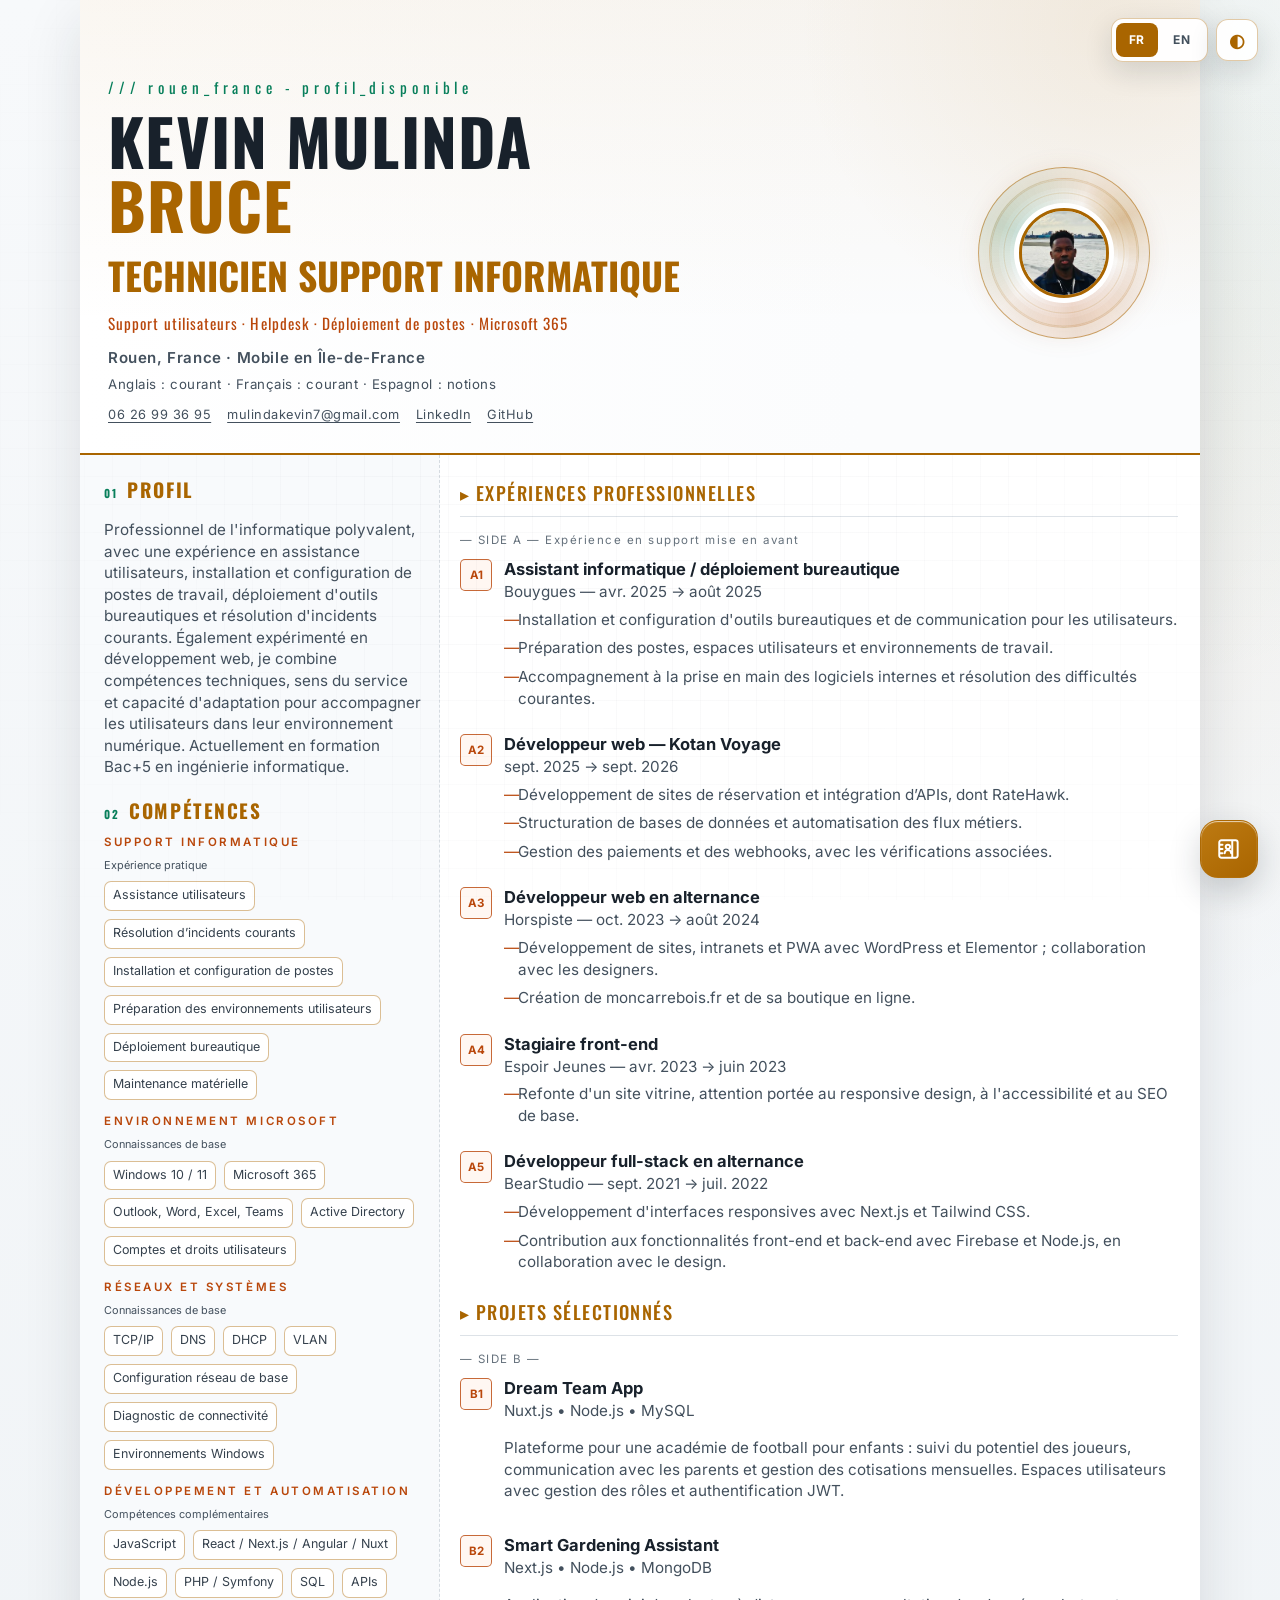
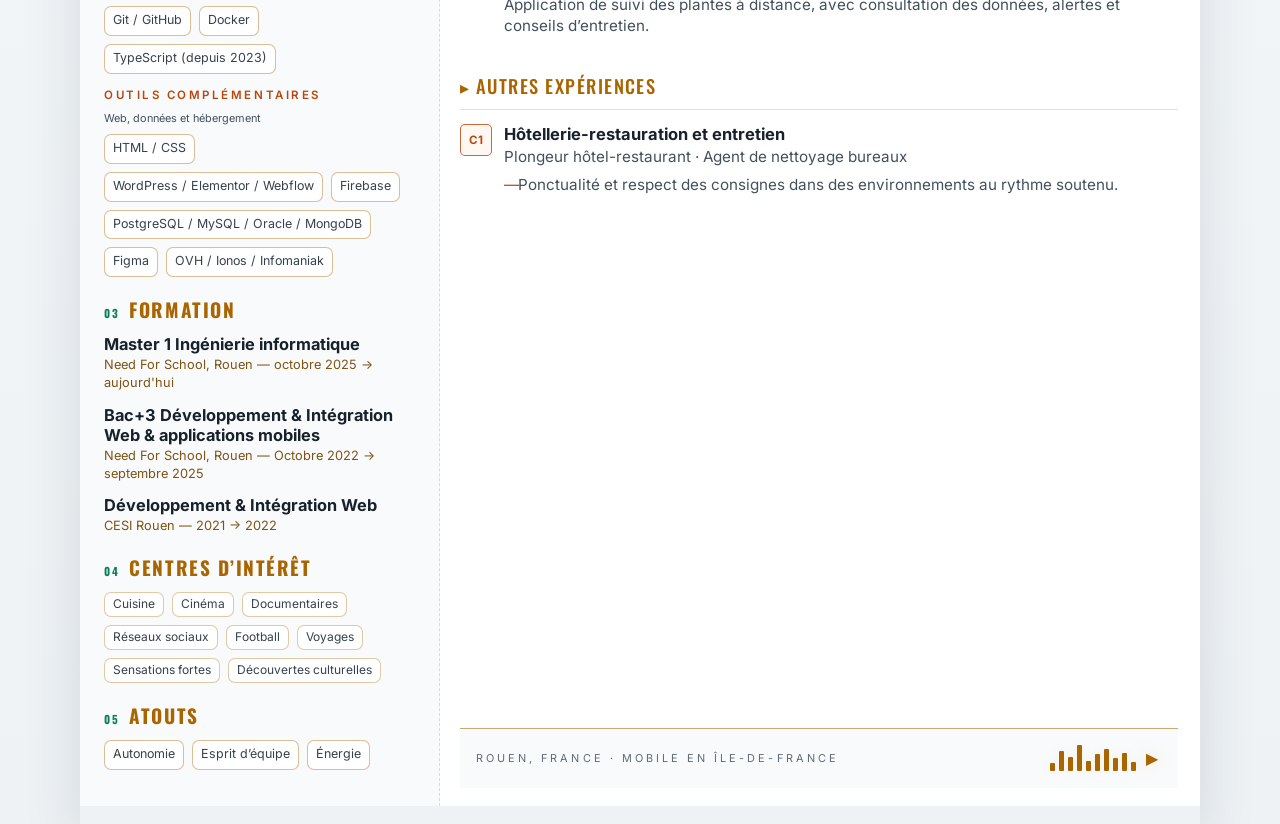
==== commit ea2fdcdd: "git initial commit" ====
--- a/index.html
+++ b/index.html
@@ -1,301 +1,41 @@
-<!DOCTYPE html>
-<html lang="fr">
-<head>
-  <meta charset="UTF-8">
-  <meta name="viewport" content="width=device-width, initial-scale=1.0">
-  <title>Kevin Mulinda Bruce - CV</title>
-  <link rel="preconnect" href="https://fonts.googleapis.com">
-  <link rel="preconnect" href="https://fonts.gstatic.com" crossorigin>
-  <link href="https://fonts.googleapis.com/css2?family=Oswald:wght@400;500;600;700&family=Inter:wght@400;500;600;700;800&display=swap" rel="stylesheet">
-  <link rel="stylesheet" href="styles.css">
-</head>
-<body>
-  <div class="display-controls">
-    <nav class="language-switcher" aria-label="Choisir la langue">
-      <button type="button" data-lang="fr" aria-pressed="true">FR</button>
-      <button type="button" data-lang="en" aria-pressed="false">EN</button>
-    </nav>
-    <button class="theme-toggle" type="button" aria-label="Activer le thème sombre" title="Activer le thème sombre">
-      <span aria-hidden="true">☾</span>
-    </button>
-  </div>
-
-  <main class="cv-page">
-    <header class="hero">
-      <div class="hero__intro">
-        <p class="hero__kicker">/// rouen_france - profil_disponible</p>
-        <h1><span>KEVIN MULINDA</span><span class="hero__name-accent">BRUCE</span></h1>
-        <p class="hero__tagline">SUPPORT NUMÉRIQUE // WEB // OUTILS BUREAUTIQUES // ACCOMPAGNEMENT UTILISATEURS</p>
-        <p class="hero__meta">Rouen, France • 06 26 99 36 95 • mulindakevin7@gmail.com • linkedin.com/in/mulindakevin • github.com/dukent29</p>
-      </div>
-
-      <div class="hero__portrait" aria-label="Portrait de Kevin Mulinda Bruce">
-        <span class="hero__ring"></span>
-        <span class="hero__ring hero__ring--inner"></span>
-        <img src="image_2.jpeg" alt="Portrait de Kevin Mulinda Bruce">
-        <span class="hero__spot"></span>
-      </div>
-    </header>
-
-    <section class="content">
-      <aside class="sidebar">
-        <article class="panel panel--profile">
-          <h2><span>01</span> PROFIL</h2>
-          <p>Professionnel de l'informatique polyvalent, à l'aise entre support utilisateurs, bureautique, maintenance matérielle et projets web. Fiable, réactif et pédagogue, je transforme les besoins du quotidien en solutions simples et concrètes. Actuellement en Master 1 Ingénierie informatique.</p>
-        </article>
-
-        <article class="panel">
-          <h2><span>02</span> COMPÉTENCES</h2>
-
-          <div class="skill-group">
-            <h3>COMPÉTENCES INFORMATIQUES</h3>
-            <ul class="chips">
-              <li>bureautique</li>
-              <li>dépannage</li>
-              <li>maintenance matérielle</li>
-              <li>assistance utilisateurs</li>
-              <li>préparation des postes utilisateurs</li>
-              <li>réseaux</li>
-            </ul>
-          </div>
-
-          <div class="skill-group">
-            <h3>DÉVELOPPEMENT WEB</h3>
-            <ul class="chips">
-              <li>Angular</li>
-              <li>Nuxt</li>
-              <li>Webflow</li>
-              <li>HTML</li>
-              <li>CSS</li>
-              <li>JavaScript</li>
-              <li>React</li>
-              <li>Next.js</li>
-            </ul>
-          </div>
-
-          <div class="skill-group">
-            <h3>BACK-END &amp; DONNÉES</h3>
-            <ul class="chips">
-              <li>Node.js</li>
-              <li>PHP/Symfony</li>
-              <li>Firebase</li>
-              <li>PostgreSQL</li>
-              <li>MongoDB</li>
-              <li>MySQL</li>
-            </ul>
-          </div>
-
-          <div class="skill-group">
-            <h3>OUTILS</h3>
-            <ul class="chips">
-              <li>Git</li>
-              <li>GitHub</li>
-              <li>Figma</li>
-              <li>Docker</li>
-              <li>OVH</li>
-              <li>Ionos</li>
-              <li>Infomaniak</li>
-            </ul>
-          </div>
-        </article>
-
-        <article class="panel">
-          <h2><span>03</span> FORMATION</h2>
-          <div class="education-item">
-            <h3>Master 1 Ingénierie informatique</h3>
-            <p>Need For School, Rouen — octobre 2025 → aujourd'hui</p>
-          </div>
-          <div class="education-item">
-            <h3>Bac+3 Développement &amp; Intégration Web & applications mobiles</h3>
-            <p>Need For School, Rouen — Octobre 2022 → septembre 2025</p>
-          </div>
-          <div class="education-item">
-            <h3>Développement &amp; Intégration Web</h3>
-            <p>CESI Rouen — 2021 → 2022</p>
-          </div>
-        </article>
-
-        <article class="panel">
-          <h2><span>04</span> CENTRES D'INTÉRÊT</h2>
-          <ul class="interest-list interest-list--sidebar">
-            <li>Cuisine</li>
-            <li>Cinéma</li>
-            <li>Documentaires</li>
-            <li>Réseaux sociaux</li>
-            <li>Football</li>
-            <li>Voyages</li>
-            <li>Sensations fortes</li>
-            <li>Découvertes culturelles</li>
-          </ul>
-        </article>
-
-        <article class="panel">
-          <h2><span>05</span> LANGUES</h2>
-          <p>Français &amp; anglais — courants</p>
-          <p>Espagnol — notions</p>
-        </article>
-
-        <article class="panel">
-          <h2><span>06</span> ATOUTS</h2>
-          <p class="availability">DISPONIBLE POUR DE NOUVEAUX DÉFIS • MOBILITÉ SELON OPPORTUNITÉ</p>
-          <ul class="chips chips--accent">
-            <li>Autonomie</li>
-            <li>Esprit d'équipe</li>
-            <li>Énergie</li>
-          </ul>
-        </article>
-      </aside>
-
-      <section class="timeline">
-        <div class="timeline__grid">
-          <div class="timeline__main">
-            <div class="timeline__section-label">▸ EXPÉRIENCES PROFESSIONNELLES</div>
-
-            <article class="timeline-block">
-              <div class="timeline-group">— SIDE A — EN POSTE</div>
-              <div class="entry">
-                <div class="entry__badge">A1</div>
-                <div class="entry__body">
-                  <h3>Développeur web — Kotan Voyage</h3>
-                  <p class="entry__company">sept. 2025 → sept. 2026</p>
-                  <ul>
-                    <li>Développement de sites de réservation pour voyages, hôtels et restaurants.</li>
-                    <li>Construction et structuration de bases de données.</li>
-                    <li>Mise en place d'automatisations pour les flux métiers.</li>
-                    <li>Gestion des paiements, webhooks et vérifications associées.</li>
-                    <li>Intégration d'APIs comme RateHawk pour les réservations de séjours et de transport.</li>
-                  </ul>
-                </div>
-              </div>
-
-              <div class="entry">
-                <div class="entry__badge">A2</div>
-                <div class="entry__body">
-                  <h3>Assistant informatique / déploiement bureautique</h3>
-                  <p class="entry__company">Bouygues — avr. 2025 → août 2025</p>
-                  <ul>
-                    <li>Installation et configuration d'outils bureautiques et de communication pour les utilisateurs.</li>
-                    <li>Préparation des postes, espaces utilisateurs et environnements de travail.</li>
-                    <li>Accompagnement à la prise en main des logiciels internes et résolution des difficultés courantes.</li>
-                  </ul>
-                </div>
-              </div>
-
-              <div class="entry">
-                <div class="entry__badge">A3</div>
-                <div class="entry__body">
-                  <h3>Développeur web en alternance</h3>
-                  <p class="entry__company">Horspiste — oct. 2023 → août 2024</p>
-                  <ul>
-                    <li>Développement de nombreux sites web, intranets et PWA, avec une forte utilisation de WordPress et Elementor.</li>
-                    <li>Travail en équipe avec les designers pour intégrer et faire évoluer les projets locaux.</li>
-                    <li>Mise en place du site moncarrebois.fr et d'un site e-commerce pour permettre aux clients d'acheter des bois décoratifs en forme carrée pour la maison, le bureau et d'autres usages.</li>
-                  </ul>
-                </div>
-              </div>
-
-              <div class="entry">
-                <div class="entry__badge">A4</div>
-                <div class="entry__body">
-                  <h3>Stagiaire front-end</h3>
-                  <p class="entry__company">Espoir Jeunes — avr. 2023 → juin 2023</p>
-                  <ul>
-                    <li>Refonte d'un site vitrine, attention portée au responsive design, à l'accessibilité et au SEO de base.</li>
-                  </ul>
-                </div>
-              </div>
-
-              <div class="entry">
-                <div class="entry__badge">A5</div>
-                <div class="entry__body">
-                  <h3>Développeur full-stack en alternance</h3>
-                  <p class="entry__company">BearStudio — sept. 2021 → juil. 2022</p>
-                  <ul>
-                    <li>Développement d'interfaces responsives avec Next.js et Tailwind CSS.</li>
-                    <li>Contribution aux fonctionnalités front-end et back-end avec Firebase et Node.js, en collaboration avec le design.</li>
-                  </ul>
-                </div>
-              </div>
-
-              <div class="entry">
-                <div class="entry__badge">A6</div>
-                <div class="entry__body">
-                  <h3>Expériences complémentaires</h3>
-                  <p class="entry__company">Plongeur hôtel-restaurant · Agent de nettoyage bureaux</p>
-                  <ul>
-                    <li>Travail en rythme soutenu, ponctualité, autonomie, entraide et respect strict des consignes.</li>
-                  </ul>
-                </div>
-              </div>
-
-              <article class="timeline-block">
-                <div class="timeline-group">— SIDE B — PROJETS SÉLECTIONNÉS</div>
-                <div class="entry entry--compact">
-                  <div class="entry__badge">B1</div>
-                  <div class="entry__body">
-                    <h3>Dream Team App</h3>
-                    <p class="entry__company">Node.js • MySQL • Nuxt.js</p>
-                    <p>Gestion des rôles, espaces utilisateurs et authentification JWT.</p>
-                  </div>
-                </div>
-
-                <div class="entry entry--compact">
-                  <div class="entry__badge">B2</div>
-                  <div class="entry__body">
-                    <h3>Smart Gardening Assistant</h3>
-                    <p class="entry__company">Node.js • MongoDB • Next.js</p>
-                    <p>Suivi de données, alertes et conseils utilisateurs.</p>
-                  </div>
-                </div>
-              </article>
-            </article>
-          </div>
-
-        </div>
-
-        <footer class="footer">
-          <div class="footer__text">DISPONIBLE POUR DE NOUVEAUX DÉFIS • MOBILITÉ SELON OPPORTUNITÉ</div>
-          <details class="music-player">
-            <summary aria-label="Ouvrir le lecteur de musique" title="Écouter I Wonder">
-              <span class="footer__bars" aria-hidden="true">
-                <span></span><span></span><span></span><span></span><span></span><span></span><span></span><span></span><span></span><span></span>
-              </span>
-              <span class="music-player__play" aria-hidden="true">▶</span>
-            </summary>
-            <div class="music-player__embed">
-              <audio controls preload="metadata">
-                <source src="i_wonder_mp3_31167.mp3" type="audio/mpeg">
-                Votre navigateur ne prend pas en charge la lecture audio.
-              </audio>
-            </div>
-          </details>
-        </footer>
-      </section>
-    </section>
-  </main>
-
-  <details class="contact-actions">
-    <summary aria-label="Ouvrir les options de contact">
-      <svg class="contact-actions__contact-icon" aria-hidden="true" viewBox="0 0 24 24">
-        <path d="M15 4h3a2 2 0 0 1 2 2v12a2 2 0 0 1-2 2h-3M5 4h10v16H5a2 2 0 0 1-2-2V6a2 2 0 0 1 2-2Zm-2 4h3m-3 4h3m-3 4h3m5-8a2 2 0 1 0 0 4 2 2 0 0 0 0-4Zm-3 8a3 3 0 0 1 6 0"/>
-      </svg>
-      <span class="contact-actions__close-icon" aria-hidden="true"></span>
-    </summary>
-    <nav class="contact-actions__menu" aria-label="Contact et téléchargement">
-      <a href="mailto:mulindakevin7@gmail.com">
-        <span class="contact-actions__icon" aria-hidden="true">✉</span>
-        <span><strong>Email</strong><small>Envoyer un message</small></span>
-      </a>
-      <a href="tel:+33626993695">
-        <span class="contact-actions__icon" aria-hidden="true">☎</span>
-        <span><strong>Appeler</strong><small>06 26 99 36 95</small></span>
-      </a>
-      <a id="pdf-download" href="Kevin_Mulinda_Bruce_CV_FR.pdf" download="Kevin_Mulinda_Bruce_CV_FR.pdf" type="application/pdf">
-        <span class="contact-actions__icon" aria-hidden="true">↓</span>
-        <span><strong>CV en PDF</strong><small>Télécharger</small></span>
-      </a>
-    </nav>
-  </details>
-  <script src="translations.js"></script>
-</body>
-</html>
+<!doctype html>
+<html lang="fr"><head><meta charset="utf-8"><meta name="viewport" content="width=device-width,initial-scale=1"><title>Kevin Mulinda Bruce — TECHNICIEN SUPPORT INFORMATIQUE</title><meta name="description" content="TECHNICIEN SUPPORT INFORMATIQUE à Rouen. Support utilisateurs · Helpdesk · Déploiement de postes · Microsoft 365. Rouen, France · Mobile en Île-de-France."><meta name="color-scheme" content="light dark"><link rel="alternate" hreflang="fr" href="index.html"><link rel="alternate" hreflang="en" href="en.html"><script>// Runs before CSS/first paint; storage can be disabled in private contexts.
+(() => {
+  const params = new URLSearchParams(location.search);
+  try {
+    const requested = params.get('theme');
+    const theme = requested || localStorage.getItem('cv-theme');
+    document.documentElement.dataset.theme = theme === 'dark' || (!theme && matchMedia('(prefers-color-scheme: dark)').matches) ? 'dark' : 'light';
+  } catch { document.documentElement.dataset.theme = 'light'; }
+  const lang = params.get('lang');
+  if ((lang === 'en' || lang === 'fr') && document.documentElement.lang !== lang) {
+    const url = new URL(lang === 'en' ? 'en.html' : 'index.html', location.href);
+    url.search = location.search;
+    location.replace(url);
+  }
+})();
+</script><link rel="stylesheet" href="styles.css"><link rel="stylesheet" href="fonts.css"><link rel="preload" href="fonts/inter-400.woff2" as="font" type="font/woff2" crossorigin><link rel="preload" href="fonts/oswald-700.woff2" as="font" type="font/woff2" crossorigin></head><body>
+  <a class="skip-link" href="#main">Aller au contenu</a>
+  <div class="display-controls"><nav class="language-switcher" aria-label="Choisir la langue"><a href="index.html" lang="fr" hreflang="fr" aria-current="page">FR</a><a href="en.html" lang="en" hreflang="en" >EN</a></nav><button class="theme-toggle" type="button" aria-label="Changer de thème" hidden>◐</button></div>
+  <main class="cv-page" id="main" tabindex="-1">
+    <header class="hero"><div class="hero__intro">
+      <p class="hero__kicker">/// rouen_france - profil_disponible</p>
+      <h1><span>KEVIN MULINDA</span><span class="hero__name-accent">BRUCE</span></h1>
+      <p class="hero__role">TECHNICIEN SUPPORT INFORMATIQUE</p><p class="hero__tagline">Support utilisateurs · Helpdesk · Déploiement de postes · Microsoft 365</p>
+      <p class="hero__meta hero__location">Rouen, France · Mobile en Île-de-France</p><p class="hero__meta hero__languages">Anglais : courant · Français : courant · Espagnol : notions</p>
+      <address class="hero__meta hero__contacts"><a href="tel:+33626993695">06 26 99 36 95</a><a href="mailto:mulindakevin7@gmail.com">mulindakevin7@gmail.com</a><a href="https://www.linkedin.com/in/mulindakevin">LinkedIn</a><a href="https://github.com/dukent29">GitHub</a></address>
+    </div><div class="hero__portrait"><span class="hero__ring" aria-hidden="true"></span><span class="hero__ring hero__ring--inner" aria-hidden="true"></span><img src="image_2.jpeg" width="132" height="132" fetchpriority="high" alt="Portrait de Kevin Mulinda Bruce"><span class="hero__spot" aria-hidden="true"></span></div></header>
+    <div class="content"><aside class="sidebar">
+      <section class="panel" aria-labelledby="profile"><h2 id="profile"><span>01</span> Profil</h2><p>Professionnel de l&#39;informatique polyvalent, avec une expérience en assistance utilisateurs, installation et configuration de postes de travail, déploiement d&#39;outils bureautiques et résolution d&#39;incidents courants. Également expérimenté en développement web, je combine compétences techniques, sens du service et capacité d&#39;adaptation pour accompagner les utilisateurs dans leur environnement numérique. Actuellement en formation Bac+5 en ingénierie informatique.</p></section>
+      <section class="panel" aria-labelledby="skills"><h2 id="skills"><span>02</span> Compétences</h2><div class="skill-group"><h3>Support informatique</h3><p class="skill-level">Expérience pratique</p><ul class="chips"><li>Assistance utilisateurs</li><li>Résolution d’incidents courants</li><li>Installation et configuration de postes</li><li>Préparation des environnements utilisateurs</li><li>Déploiement bureautique</li><li>Maintenance matérielle</li></ul></div><div class="skill-group"><h3>Environnement Microsoft</h3><p class="skill-level">Connaissances de base</p><ul class="chips"><li>Windows 10 / 11</li><li>Microsoft 365</li><li>Outlook, Word, Excel, Teams</li><li>Active Directory</li><li>Comptes et droits utilisateurs</li></ul></div><div class="skill-group"><h3>Réseaux et systèmes</h3><p class="skill-level">Connaissances de base</p><ul class="chips"><li>TCP/IP</li><li>DNS</li><li>DHCP</li><li>VLAN</li><li>Configuration réseau de base</li><li>Diagnostic de connectivité</li><li>Environnements Windows</li></ul></div><div class="skill-group"><h3>Développement et automatisation</h3><p class="skill-level">Compétences complémentaires</p><ul class="chips"><li>JavaScript</li><li>React / Next.js / Angular / Nuxt</li><li>Node.js</li><li>PHP / Symfony</li><li>SQL</li><li>APIs</li><li>Git / GitHub</li><li>Docker</li><li>TypeScript (depuis 2023)</li></ul></div><div class="skill-group"><h3>Outils complémentaires</h3><p class="skill-level">Web, données et hébergement</p><ul class="chips"><li>HTML / CSS</li><li>WordPress / Elementor / Webflow</li><li>Firebase</li><li>PostgreSQL / MySQL / Oracle / MongoDB</li><li>Figma</li><li>OVH / Ionos / Infomaniak</li></ul></div></section>
+      <section class="panel" aria-labelledby="education"><h2 id="education"><span>03</span> Formation</h2><article class="education-item"><h3>Master 1 Ingénierie informatique</h3><p>Need For School, Rouen — octobre 2025 → aujourd&#39;hui</p></article><article class="education-item"><h3>Bac+3 Développement &amp; Intégration Web &amp; applications mobiles</h3><p>Need For School, Rouen — Octobre 2022 → septembre 2025</p></article><article class="education-item"><h3>Développement &amp; Intégration Web</h3><p>CESI Rouen — 2021 → 2022</p></article></section>
+      <section class="panel" aria-labelledby="interests"><h2 id="interests"><span>04</span> Centres d’intérêt</h2><ul class="interest-list interest-list--sidebar"><li>Cuisine</li><li>Cinéma</li><li>Documentaires</li><li>Réseaux sociaux</li><li>Football</li><li>Voyages</li><li>Sensations fortes</li><li>Découvertes culturelles</li></ul></section>
+      <section class="panel" aria-labelledby="strengths"><h2 id="strengths"><span>05</span> Atouts</h2><ul class="chips"><li>Autonomie</li><li>Esprit d’équipe</li><li>Énergie</li></ul></section>
+    </aside><div class="timeline"><div class="timeline__grid"><div class="timeline__main">
+      <section aria-labelledby="experience"><h2 class="timeline__section-label" id="experience">▸ Expériences professionnelles</h2><p class="timeline-group">— SIDE A — Expérience en support mise en avant</p><article class="entry"><div class="entry__badge" aria-hidden="true">A1</div><div class="entry__body"><h3>Assistant informatique / déploiement bureautique</h3><p class="entry__company">Bouygues — avr. 2025 → août 2025</p><ul><li>Installation et configuration d&#39;outils bureautiques et de communication pour les utilisateurs.</li><li>Préparation des postes, espaces utilisateurs et environnements de travail.</li><li>Accompagnement à la prise en main des logiciels internes et résolution des difficultés courantes.</li></ul></div></article><article class="entry"><div class="entry__badge" aria-hidden="true">A2</div><div class="entry__body"><h3>Développeur web — Kotan Voyage</h3><p class="entry__company">sept. 2025 → sept. 2026</p><ul><li>Développement de sites de réservation et intégration d’APIs, dont RateHawk.</li><li>Structuration de bases de données et automatisation des flux métiers.</li><li>Gestion des paiements et des webhooks, avec les vérifications associées.</li></ul></div></article><article class="entry"><div class="entry__badge" aria-hidden="true">A3</div><div class="entry__body"><h3>Développeur web en alternance</h3><p class="entry__company">Horspiste — oct. 2023 → août 2024</p><ul><li>Développement de sites, intranets et PWA avec WordPress et Elementor ; collaboration avec les designers.</li><li>Création de moncarrebois.fr et de sa boutique en ligne.</li></ul></div></article><article class="entry"><div class="entry__badge" aria-hidden="true">A4</div><div class="entry__body"><h3>Stagiaire front-end</h3><p class="entry__company">Espoir Jeunes — avr. 2023 → juin 2023</p><ul><li>Refonte d&#39;un site vitrine, attention portée au responsive design, à l&#39;accessibilité et au SEO de base.</li></ul></div></article><article class="entry"><div class="entry__badge" aria-hidden="true">A5</div><div class="entry__body"><h3>Développeur full-stack en alternance</h3><p class="entry__company">BearStudio — sept. 2021 → juil. 2022</p><ul><li>Développement d&#39;interfaces responsives avec Next.js et Tailwind CSS.</li><li>Contribution aux fonctionnalités front-end et back-end avec Firebase et Node.js, en collaboration avec le design.</li></ul></div></article></section>
+      <section class="timeline-block" aria-labelledby="projects"><h2 class="timeline__section-label" id="projects">▸ Projets sélectionnés</h2><p class="timeline-group">— SIDE B —</p><article class="entry"><div class="entry__badge" aria-hidden="true">B1</div><div class="entry__body"><h3>Dream Team App</h3><p class="entry__company">Nuxt.js • Node.js • MySQL</p><p>Plateforme pour une académie de football pour enfants : suivi du potentiel des joueurs, communication avec les parents et gestion des cotisations mensuelles. Espaces utilisateurs avec gestion des rôles et authentification JWT.</p></div></article><article class="entry"><div class="entry__badge" aria-hidden="true">B2</div><div class="entry__body"><h3>Smart Gardening Assistant</h3><p class="entry__company">Next.js • Node.js • MongoDB</p><p>Application de suivi des plantes à distance, avec consultation des données, alertes et conseils d’entretien.</p></div></article></section>
+      <section class="timeline-block" aria-labelledby="additional"><h2 class="timeline__section-label" id="additional">▸ Autres expériences</h2><article class="entry"><div class="entry__badge" aria-hidden="true">C1</div><div class="entry__body"><h3>Hôtellerie-restauration et entretien</h3><p class="entry__company">Plongeur hôtel-restaurant · Agent de nettoyage bureaux</p><ul><li>Ponctualité et respect des consignes dans des environnements au rythme soutenu.</li></ul></div></article></section>
+    </div></div><footer class="footer"><div class="footer__text">Rouen, France · Mobile en Île-de-France</div><details class="music-player"><summary aria-label="Écouter I Wonder" title="Écouter I Wonder"><span class="footer__bars" aria-hidden="true"><span></span><span></span><span></span><span></span><span></span><span></span><span></span><span></span><span></span><span></span></span><span class="music-player__play" aria-hidden="true">▶</span></summary><div class="music-player__embed"><audio controls preload="none" src="i_wonder_mp3_31167.mp3"></audio></div></details></footer></div></div>
+  </main>
+  <details class="contact-actions"><summary aria-label="Contact"><svg class="contact-actions__contact-icon" aria-hidden="true" viewBox="0 0 24 24"><path d="M15 4h3a2 2 0 0 1 2 2v12a2 2 0 0 1-2 2h-3M5 4h10v16H5a2 2 0 0 1-2-2V6a2 2 0 0 1 2-2Zm-2 4h3m-3 4h3m-3 4h3m5-8a2 2 0 1 0 0 4 2 2 0 0 0 0-4Zm-3 8a3 3 0 0 1 6 0"/></svg><span class="contact-actions__close-icon" aria-hidden="true"></span></summary><nav class="contact-actions__menu" aria-label="Contact"><a href="mailto:mulindakevin7@gmail.com"><span class="contact-actions__icon" aria-hidden="true">✉</span><span><strong>Email</strong><small>mulindakevin7@gmail.com</small></span></a><a href="tel:+33626993695"><span class="contact-actions__icon" aria-hidden="true">☎</span><span><strong>Appeler</strong><small>06 26 99 36 95</small></span></a><a id="pdf-download" href="Kevin_Mulinda_Bruce_CV_FR.pdf" download><span class="contact-actions__icon" aria-hidden="true">↓</span><span><strong>Télécharger le CV</strong><small>PDF · A4</small></span></a><a id="print-cv" href="Kevin_Mulinda_Bruce_CV_FR.pdf" target="_blank"><span class="contact-actions__icon" aria-hidden="true">↗</span><strong>Imprimer</strong></a></nav></details>
+  <script type="application/ld+json">{"@context":"https://schema.org","@type":"Person","name":"Kevin Mulinda Bruce","homeLocation":{"@type":"Place","name":"Rouen, France"},"knowsLanguage":["French","English","Spanish"],"sameAs":["https://www.linkedin.com/in/mulindakevin","https://github.com/dukent29"]}</script><script src="translations.js" defer></script></body></html>
--- a/styles.css
+++ b/styles.css
@@ -1,1123 +1,1160 @@
-:root {
-  --bg: #eef2f5;
-  --panel: #ffffff;
-  --panel-soft: #f8fafc;
-  --line: #d5a044;
-  --line-soft: #e3e7eb;
-  --text: #18212b;
-  --muted: #43505d;
-  --dim: #606b76;
-  --gold: #a96500;
-  --orange: #b9470b;
-  --green: #087f5b;
-  --shadow: 0 20px 55px rgba(24, 33, 43, 0.12);
-}
-
-* {
-  box-sizing: border-box;
-}
-
-html {
-  background:
-    radial-gradient(circle at 78% 18%, rgba(169, 101, 0, 0.07), transparent 28%),
-    radial-gradient(circle at 88% 8%, rgba(8, 127, 91, 0.05), transparent 20%),
-    var(--bg);
-}
-
-body {
-  margin: 0;
-  min-height: 100vh;
-  color: var(--text);
-  font-family: 'Inter', sans-serif;
-  background:
-    radial-gradient(circle at 78% 18%, rgba(169, 101, 0, 0.07), transparent 28%),
-    radial-gradient(circle at 88% 8%, rgba(8, 127, 91, 0.05), transparent 20%),
-    linear-gradient(180deg, #f7f9fb 0%, #eef2f5 100%);
-}
-
-body::before {
-  content: '';
-  position: fixed;
-  inset: 0;
-  background-image: linear-gradient(rgba(24, 33, 43, 0.025) 1px, transparent 1px), linear-gradient(90deg, rgba(24, 33, 43, 0.025) 1px, transparent 1px);
-  background-size: 28px 28px;
-  mask-image: radial-gradient(circle at center, black 30%, transparent 100%);
-  pointer-events: none;
-}
-
-.cv-page {
-  width: min(1120px, calc(100vw - 24px));
-  min-height: 100vh;
-  margin: 0 auto;
-  display: flex;
-  flex-direction: column;
-  padding-bottom: 18px;
-  box-shadow: var(--shadow);
-}
-
-.hero {
-  position: relative;
-  display: flex;
-  justify-content: space-between;
-  gap: 24px;
-  min-height: 235px;
-  padding: 28px 28px 22px;
-  border-bottom: 2px solid var(--gold);
-  background:
-    linear-gradient(180deg, rgba(169, 101, 0, 0.055), transparent 72%),
-    linear-gradient(90deg, #ffffff, #fbfcfd 70%);
-}
-
-.hero::after {
-  content: '';
-  position: absolute;
-  inset: 0;
-  background: radial-gradient(circle at 92% 6%, rgba(169, 101, 0, 0.08), transparent 28%);
-  pointer-events: none;
-}
-
-.hero__intro {
-  position: relative;
-  z-index: 1;
-  max-width: 720px;
-}
-
-.hero__kicker {
-  margin: 0 0 10px;
-  color: var(--green);
-  letter-spacing: 0.32em;
-  font-size: 0.95rem;
-  font-family: 'Oswald', sans-serif;
-  font-weight: 400;
-}
-
-.hero h1 {
-  margin: 0;
-  display: inline-flex;
-  flex-direction: column;
-  gap: 0;
-  font-family: 'Oswald', sans-serif;
-  font-size: clamp(3.8rem, 6vw, 5.5rem);
-  line-height: 0.92;
-  letter-spacing: 0.02em;
-  text-transform: uppercase;
-}
-
-.hero h1 span:first-child {
-  color: var(--text);
-}
-
-.hero__name-accent {
-  color: var(--gold);
-}
-
-.hero__tagline {
-  margin: 14px 0 10px;
-  color: var(--orange);
-  letter-spacing: 0.18em;
-  font-size: 0.95rem;
-  font-family: 'Oswald', sans-serif;
-}
-
-.hero__meta {
-  margin: 0;
-  color: var(--muted);
-  font-size: 0.94rem;
-  letter-spacing: 0.04em;
-}
-
-.display-controls {
-  position: fixed;
-  z-index: 30;
-  top: 18px;
-  right: max(22px, env(safe-area-inset-right));
-  display: flex;
-  align-items: center;
-  gap: 8px;
-}
-
-.language-switcher {
-  display: flex;
-  gap: 3px;
-  padding: 4px;
-  border: 1px solid rgba(169, 101, 0, 0.35);
-  border-radius: 12px;
-  background: rgba(255, 255, 255, 0.94);
-  box-shadow: 0 10px 28px rgba(24, 33, 43, 0.14);
-  backdrop-filter: blur(14px);
-}
-
-.theme-toggle {
-  width: 42px;
-  height: 42px;
-  display: grid;
-  place-items: center;
-  padding: 0;
-  border: 1px solid rgba(169, 101, 0, 0.35);
-  border-radius: 12px;
-  color: var(--gold);
-  background: rgba(255, 255, 255, 0.94);
-  box-shadow: 0 10px 28px rgba(24, 33, 43, 0.14);
-  font: 700 1.15rem/1 'Inter', sans-serif;
-  cursor: pointer;
-  backdrop-filter: blur(14px);
-}
-
-.theme-toggle:hover {
-  transform: translateY(-1px);
-}
-
-.theme-toggle:focus-visible {
-  outline: 3px solid var(--green);
-  outline-offset: 2px;
-}
-
-.language-switcher button {
-  min-width: 42px;
-  padding: 8px 10px;
-  border: 0;
-  border-radius: 8px;
-  color: var(--muted);
-  background: transparent;
-  font: 700 0.75rem/1 'Inter', sans-serif;
-  letter-spacing: 0.08em;
-  cursor: pointer;
-}
-
-.language-switcher button[aria-pressed="true"] {
-  color: #ffffff;
-  background: var(--gold);
-}
-
-.language-switcher button:focus-visible {
-  outline: 3px solid var(--green);
-  outline-offset: 2px;
-}
-
-.pdf-export .display-controls,
-.pdf-export .contact-actions,
-.pdf-export .music-player {
-  display: none;
-}
-
-.pdf-export .hero__ring,
-.pdf-export .hero__portrait img,
-.pdf-export .footer__bars span {
-  animation: none;
-}
-
-.hero__portrait {
-  position: relative;
-  z-index: 1;
-  flex: 0 0 172px;
-  width: 172px;
-  height: 172px;
-  align-self: center;
-  margin-right: 22px;
-  display: grid;
-  place-items: center;
-}
-
-.hero__ring {
-  position: absolute;
-  inset: 0;
-  border-radius: 50%;
-  border: 1px solid rgba(169, 101, 0, 0.55);
-  background:
-    repeating-radial-gradient(
-      circle,
-      transparent 0 7px,
-      rgba(169, 101, 0, 0.08) 8px,
-      transparent 9px 13px
-    ),
-    conic-gradient(
-      from 20deg,
-      transparent,
-      rgba(169, 101, 0, 0.16),
-      transparent 22%,
-      rgba(185, 71, 11, 0.1) 42%,
-      transparent 58%,
-      rgba(8, 127, 91, 0.1) 76%,
-      transparent
-    );
-  box-shadow:
-    inset 0 0 0 12px rgba(169, 101, 0, 0.025),
-    inset 0 0 0 20px rgba(169, 101, 0, 0.035),
-    0 0 24px rgba(169, 101, 0, 0.08);
-  animation: record-spin 9s linear infinite;
-}
-
-.hero__ring--inner {
-  inset: 11px;
-  border-color: rgba(169, 101, 0, 0.2);
-  animation-direction: reverse;
-  animation-duration: 14s;
-}
-
-.hero__portrait img {
-  position: relative;
-  z-index: 1;
-  width: 90px;
-  height: 90px;
-  object-fit: cover;
-  border-radius: 50%;
-  border: 3px solid var(--gold);
-  box-shadow: 0 0 0 5px #ffffff;
-  animation: record-spin 9s linear infinite;
-}
-
-.hero__spot {
-  position: absolute;
-  width: 15px;
-  height: 15px;
-  border-radius: 50%;
-  background: var(--green);
-  box-shadow: 0 0 0 3px #ffffff, 0 0 14px rgba(8, 127, 91, 0.22);
-}
-
-.content {
-  display: grid;
-  grid-template-columns: clamp(320px, 31vw, 360px) minmax(0, 1fr);
-  gap: 0;
-  flex: 1;
-  background: var(--panel);
-}
-
-.sidebar {
-  padding: 20px 18px 18px 24px;
-  border-right: 1px dashed #d5dbe1;
-  background: var(--panel-soft);
-}
-
-.timeline {
-  display: flex;
-  flex-direction: column;
-  padding: 22px 22px 18px 20px;
-  min-height: 0;
-}
-
-.timeline__grid {
-  display: grid;
-  grid-template-columns: minmax(0, 1fr);
-  gap: 0;
-  align-items: start;
-  flex: 1;
-}
-
-.timeline__main {
-  min-width: 0;
-}
-
-.timeline__rail {
-  display: flex;
-  flex-direction: column;
-  gap: 14px;
-}
-
-.interest-list {
-  display: flex;
-  flex-wrap: wrap;
-  gap: 8px;
-  padding: 0;
-  margin: 0;
-  list-style: none;
-}
-
-.interest-list li {
-  padding: 5px 8px 6px;
-  border: 1px solid rgba(169, 101, 0, 0.35);
-  border-radius: 7px;
-  color: #35414d;
-  background: #ffffff;
-  font-size: 0.75rem;
-  line-height: 1;
-}
-
-.panel {
-  margin-bottom: 18px;
-}
-
-.panel--compact {
-  margin-bottom: 0;
-}
-
-.panel h2 {
-  margin: 0 0 10px;
-  display: flex;
-  align-items: baseline;
-  gap: 10px;
-  color: var(--gold);
-  font-family: 'Oswald', sans-serif;
-  font-size: 1.2rem;
-  letter-spacing: 0.08em;
-}
-
-.panel h2 span {
-  font-size: 0.7rem;
-  color: var(--green);
-  letter-spacing: 0.15em;
-}
-
-.panel p,
-.education-item p,
-.entry__body p,
-.entry__body li,
-.footer__text {
-  color: var(--muted);
-  line-height: 1.42;
-  font-size: 0.95rem;
-}
-
-.panel--profile p,
-.panel--interest p {
-  margin: 0;
-}
-
-.panel--interest ul {
-  margin: 0;
-}
-
-.skill-group {
-  margin-bottom: 14px;
-}
-
-.skill-group:last-child {
-  margin-bottom: 0;
-}
-
-.skill-group h3 {
-  margin: 0 0 8px;
-  color: var(--orange);
-  font-size: 0.72rem;
-  letter-spacing: 0.22em;
-  font-weight: 600;
-}
-
-.chips {
-  display: flex;
-  flex-wrap: wrap;
-  gap: 8px;
-  padding: 0;
-  margin: 0;
-  list-style: none;
-}
-
-.chips li {
-  padding: 5px 8px 6px;
-  border: 1px solid rgba(169, 101, 0, 0.42);
-  border-radius: 7px;
-  color: #35414d;
-  background: #ffffff;
-  font-size: 0.78rem;
-  line-height: 1;
-}
-
-.chips--accent li {
-  color: #704400;
-  border-color: rgba(169, 101, 0, 0.75);
-  background: #fff8e8;
-}
-
-.education-item + .education-item {
-  margin-top: 12px;
-}
-
-.education-item--compact + .education-item--compact {
-  margin-top: 10px;
-}
-
-.education-item h3,
-.entry__body h3 {
-  margin: 0 0 2px;
-  color: var(--text);
-  font-size: 1.02rem;
-}
-
-.education-item p,
-.entry__company {
-  margin: 0;
-  color: #805313;
-  font-size: 0.8rem;
-}
-
-.panel--rail .education-item p {
-  line-height: 1.32;
-}
-
-.availability {
-  margin-bottom: 12px !important;
-  color: var(--dim);
-  letter-spacing: 0.22em;
-  font-size: 0.68rem !important;
-  text-transform: uppercase;
-}
-
-.timeline__section-label {
-  margin: 2px 0 14px;
-  padding-bottom: 10px;
-  border-bottom: 1px solid #dde2e7;
-  color: var(--gold);
-  font-family: 'Oswald', sans-serif;
-  font-size: 1.15rem;
-  letter-spacing: 0.08em;
-}
-
-.timeline-block + .timeline-block {
-  margin-top: 20px;
-}
-
-.timeline-group {
-  margin: 0 0 10px;
-  color: #65717c;
-  letter-spacing: 0.28em;
-  font-size: 0.72rem;
-}
-
-.entry {
-  display: grid;
-  grid-template-columns: 32px minmax(0, 1fr);
-  gap: 12px;
-  margin-bottom: 18px;
-}
-
-.entry--compact {
-  margin-bottom: 14px;
-}
-
-.entry__badge {
-  width: 32px;
-  height: 32px;
-  display: grid;
-  place-items: center;
-  border: 1px solid rgba(185, 71, 11, 0.8);
-  border-radius: 5px;
-  color: var(--orange);
-  background: #fff7f2;
-  font-size: 0.72rem;
-  font-weight: 700;
-}
-
-.entry__body h3 {
-  font-size: 1.03rem;
-}
-
-.entry__body ul {
-  margin: 6px 0 0;
-  padding-left: 0;
-  list-style: none;
-}
-
-.entry__body li {
-  margin: 0 0 7px;
-  padding-left: 14px;
-  position: relative;
-}
-
-.entry__body li::before {
-  content: '—';
-  position: absolute;
-  left: 0;
-  color: var(--orange);
-}
-
-.footer {
-  margin-top: auto;
-  min-height: 60px;
-  display: flex;
-  justify-content: space-between;
-  align-items: center;
-  gap: 24px;
-  padding: 12px 16px 12px 16px;
-  border-top: 1px solid rgba(169, 101, 0, 0.55);
-  background: #f8fafc;
-}
-
-.footer__text {
-  color: var(--dim);
-  letter-spacing: 0.28em;
-  font-size: 0.68rem;
-  text-transform: uppercase;
-}
-
-.music-player {
-  position: relative;
-  flex: 0 0 auto;
-}
-
-.music-player summary {
-  display: flex;
-  align-items: center;
-  gap: 10px;
-  padding: 4px;
-  color: var(--gold);
-  background: transparent;
-  cursor: pointer;
-  list-style: none;
-  transition: color 150ms ease, transform 150ms ease;
-}
-
-.music-player summary::-webkit-details-marker {
-  display: none;
-}
-
-.music-player summary:hover,
-.music-player summary:focus-visible,
-.music-player[open] summary {
-  color: #7d4c00;
-  transform: translateY(-2px);
-}
-
-.music-player summary:focus-visible {
-  outline: 3px solid var(--green);
-  outline-offset: 3px;
-}
-
-.music-player__play {
-  font-size: 1rem;
-  line-height: 1;
-  filter: drop-shadow(0 0 8px rgba(242, 179, 50, 0.35));
-}
-
-.footer__bars {
-  display: flex;
-  align-items: end;
-  gap: 4px;
-  min-width: 118px;
-  justify-content: flex-end;
-}
-
-.music-player__embed {
-  position: absolute;
-  z-index: 10;
-  right: 0;
-  bottom: calc(100% + 12px);
-  width: min(660px, calc(100vw - 48px));
-  padding: 7px;
-  border: 1px solid rgba(242, 179, 50, 0.35);
-  border-radius: 16px;
-  background: rgba(255, 255, 255, 0.98);
-  box-shadow: 0 20px 55px rgba(24, 33, 43, 0.18);
-  backdrop-filter: blur(16px);
-  animation: music-player-in 180ms ease-out;
-}
-
-.music-player__embed audio {
-  width: 100%;
-  max-width: 660px;
-  display: block;
-  border-radius: 10px;
-  accent-color: var(--gold);
-}
-
-.footer__bars span {
-  width: 5px;
-  background: var(--gold);
-  border-radius: 1px;
-  box-shadow: 0 0 12px rgba(242, 179, 50, 0.12);
-  transform-origin: bottom;
-  animation: sound-bar 760ms ease-in-out infinite alternate;
-}
-
-.footer__bars span:nth-child(1) { height: 8px; }
-.footer__bars span:nth-child(2) { height: 20px; }
-.footer__bars span:nth-child(3) { height: 14px; }
-.footer__bars span:nth-child(4) { height: 26px; }
-.footer__bars span:nth-child(5) { height: 10px; }
-.footer__bars span:nth-child(6) { height: 17px; }
-.footer__bars span:nth-child(7) { height: 22px; }
-.footer__bars span:nth-child(8) { height: 13px; }
-.footer__bars span:nth-child(9) { height: 18px; }
-.footer__bars span:nth-child(10) { height: 9px; }
-
-.footer__bars span:nth-child(2n) {
-  animation-duration: 580ms;
-}
-
-.footer__bars span:nth-child(3n) {
-  animation-duration: 920ms;
-}
-
-.footer__bars span:nth-child(1) { animation-delay: -120ms; }
-.footer__bars span:nth-child(2) { animation-delay: -420ms; }
-.footer__bars span:nth-child(3) { animation-delay: -240ms; }
-.footer__bars span:nth-child(4) { animation-delay: -650ms; }
-.footer__bars span:nth-child(5) { animation-delay: -340ms; }
-.footer__bars span:nth-child(6) { animation-delay: -520ms; }
-.footer__bars span:nth-child(7) { animation-delay: -180ms; }
-.footer__bars span:nth-child(8) { animation-delay: -710ms; }
-.footer__bars span:nth-child(9) { animation-delay: -280ms; }
-.footer__bars span:nth-child(10) { animation-delay: -590ms; }
-
-@keyframes record-spin {
-  to {
-    transform: rotate(360deg);
-  }
-}
-
-@keyframes sound-bar {
-  0% {
-    transform: scaleY(0.28);
-    opacity: 0.55;
-  }
-
-  100% {
-    transform: scaleY(1);
-    opacity: 1;
-  }
-}
-
-@keyframes music-player-in {
-  from {
-    opacity: 0;
-    transform: translateY(8px) scale(0.98);
-  }
-}
-
-.contact-actions {
-  position: fixed;
-  z-index: 20;
-  right: max(22px, env(safe-area-inset-right));
-  bottom: max(22px, env(safe-area-inset-bottom));
-}
-
-.contact-actions summary {
-  position: relative;
-  z-index: 2;
-  width: 58px;
-  height: 58px;
-  margin-left: auto;
-  display: grid;
-  place-items: center;
-  border: 1px solid rgba(169, 101, 0, 0.38);
-  border-radius: 18px;
-  color: #ffffff;
-  background: linear-gradient(145deg, #bd7a12, var(--gold));
-  box-shadow:
-    0 12px 32px rgba(24, 33, 43, 0.2),
-    inset 0 1px 1px rgba(255, 255, 255, 0.7);
-  cursor: pointer;
-  list-style: none;
-  transition: transform 180ms ease, border-radius 180ms ease;
-}
-
-.contact-actions summary::-webkit-details-marker {
-  display: none;
-}
-
-.contact-actions summary:hover {
-  transform: translateY(-2px);
-}
-
-.contact-actions summary:focus-visible {
-  outline: 3px solid var(--green);
-  outline-offset: 4px;
-}
-
-.contact-actions__contact-icon {
-  width: 26px;
-  height: 26px;
-  fill: none;
-  stroke: #ffffff;
-  stroke-width: 1.8;
-  stroke-linecap: round;
-  stroke-linejoin: round;
-  transition: transform 180ms ease;
-}
-
-.contact-actions__close-icon {
-  position: relative;
-  display: none;
-  width: 24px;
-  height: 24px;
-}
-
-.contact-actions__close-icon::before,
-.contact-actions__close-icon::after {
-  content: '';
-  position: absolute;
-  top: 50%;
-  left: 1px;
-  width: 22px;
-  height: 3px;
-  border-radius: 3px;
-  background: #ffffff;
-}
-
-.contact-actions__close-icon::before {
-  transform: translateY(-50%) rotate(45deg);
-}
-
-.contact-actions__close-icon::after {
-  transform: translateY(-50%) rotate(-45deg);
-}
-
-.contact-actions[open] summary {
-  border-radius: 50%;
-}
-
-.contact-actions[open] .contact-actions__contact-icon {
-  display: none;
-}
-
-.contact-actions[open] .contact-actions__close-icon {
-  display: block;
-}
-
-.contact-actions__menu {
-  position: absolute;
-  right: 0;
-  bottom: 72px;
-  width: min(280px, calc(100vw - 32px));
-  padding: 8px;
-  display: grid;
-  gap: 4px;
-  border: 1px solid rgba(169, 101, 0, 0.28);
-  border-radius: 20px;
-  background: rgba(255, 255, 255, 0.98);
-  box-shadow: 0 20px 55px rgba(24, 33, 43, 0.2);
-  backdrop-filter: blur(18px);
-  transform-origin: bottom right;
-  animation: contact-menu-in 180ms ease-out;
-}
-
-.contact-actions__menu a {
-  padding: 11px;
-  display: flex;
-  align-items: center;
-  gap: 12px;
-  border-radius: 13px;
-  color: var(--text);
-  text-decoration: none;
-  transition: background-color 150ms ease;
-}
-
-.contact-actions__menu a:hover,
-.contact-actions__menu a:focus-visible {
-  background: rgba(169, 101, 0, 0.09);
-  outline: none;
-}
-
-.contact-actions__menu a + a {
-  border-top: 1px solid var(--line-soft);
-}
-
-.contact-actions__icon {
-  flex: 0 0 38px;
-  width: 38px;
-  height: 38px;
-  display: grid;
-  place-items: center;
-  border-radius: 11px;
-  color: #ffffff;
-  background: var(--gold);
-  font-size: 1.15rem;
-  font-weight: 800;
-}
-
-.contact-actions__menu strong,
-.contact-actions__menu small {
-  display: block;
-}
-
-.contact-actions__menu strong {
-  font-size: 0.9rem;
-}
-
-.contact-actions__menu small {
-  margin-top: 2px;
-  color: var(--muted);
-  font-size: 0.72rem;
-}
-
-@keyframes contact-menu-in {
-  from {
-    opacity: 0;
-    transform: translateY(8px) scale(0.96);
-  }
-}
-
-html[data-theme="dark"] {
-  --bg: #120d0a;
-  --panel: #18110c;
-  --panel-soft: rgba(255, 188, 48, 0.06);
-  --line: rgba(255, 188, 48, 0.28);
-  --line-soft: rgba(255, 188, 48, 0.12);
-  --text: #f1e6d1;
-  --muted: #c5b49a;
-  --dim: #8f816b;
-  --gold: #f2b332;
-  --orange: #ff7b28;
-  --green: #40c98f;
-  --shadow: 0 24px 80px rgba(0, 0, 0, 0.42);
-  background:
-    radial-gradient(circle at 78% 18%, rgba(242, 179, 50, 0.08), transparent 28%),
-    radial-gradient(circle at 88% 8%, rgba(242, 179, 50, 0.06), transparent 20%),
-    var(--bg);
-}
-
-html[data-theme="dark"] body {
-  background:
-    radial-gradient(circle at 78% 18%, rgba(242, 179, 50, 0.08), transparent 28%),
-    radial-gradient(circle at 88% 8%, rgba(242, 179, 50, 0.06), transparent 20%),
-    linear-gradient(180deg, #140f0b 0%, #110c09 100%);
-}
-
-html[data-theme="dark"] body::before {
-  background-image: linear-gradient(rgba(255, 255, 255, 0.01) 1px, transparent 1px), linear-gradient(90deg, rgba(255, 255, 255, 0.01) 1px, transparent 1px);
-}
-
-html[data-theme="dark"] .hero {
-  background:
-    linear-gradient(180deg, rgba(255, 184, 34, 0.04), transparent 72%),
-    linear-gradient(90deg, rgba(255, 255, 255, 0.02), transparent 36%),
-    rgba(16, 11, 8, 0.96);
-}
-
-html[data-theme="dark"] .hero::after {
-  background: radial-gradient(circle at 92% 6%, rgba(255, 196, 71, 0.06), transparent 28%);
-}
-
-html[data-theme="dark"] .hero__kicker { color: #76d7b1; }
-html[data-theme="dark"] .hero h1 span:first-child { color: #f6ead7; }
-html[data-theme="dark"] .hero__meta { color: #e7d8bf; }
-
-html[data-theme="dark"] .language-switcher,
-html[data-theme="dark"] .theme-toggle {
-  border-color: rgba(242, 179, 50, 0.35);
-  background: rgba(24, 17, 12, 0.92);
-  box-shadow: 0 12px 32px rgba(0, 0, 0, 0.35);
-}
-
-html[data-theme="dark"] .language-switcher button[aria-pressed="true"] {
-  color: #24170a;
-}
-
-html[data-theme="dark"] .hero__ring {
-  border-color: rgba(242, 179, 50, 0.6);
-  background:
-    repeating-radial-gradient(circle, transparent 0 7px, rgba(242, 179, 50, 0.08) 8px, transparent 9px 13px),
-    conic-gradient(from 20deg, transparent, rgba(255, 196, 71, 0.18), transparent 22%, rgba(255, 123, 40, 0.12) 42%, transparent 58%, rgba(64, 201, 143, 0.12) 76%, transparent);
-  box-shadow:
-    inset 0 0 0 12px rgba(242, 179, 50, 0.03),
-    inset 0 0 0 20px rgba(242, 179, 50, 0.04),
-    0 0 28px rgba(242, 179, 50, 0.08);
-}
-
-html[data-theme="dark"] .hero__ring--inner { border-color: rgba(242, 179, 50, 0.18); }
-
-html[data-theme="dark"] .hero__portrait img {
-  border-color: rgba(242, 179, 50, 0.95);
-  box-shadow: 0 0 0 5px rgba(15, 11, 8, 0.96);
-}
-
-html[data-theme="dark"] .hero__spot {
-  background: #1ed2a0;
-  box-shadow: 0 0 0 3px rgba(16, 11, 8, 0.9), 0 0 18px rgba(30, 210, 160, 0.32);
-}
-
-html[data-theme="dark"] .content { background: rgba(20, 14, 10, 0.98); }
-
-html[data-theme="dark"] .sidebar {
-  border-color: rgba(255, 188, 48, 0.2);
-  background: transparent;
-}
-
-html[data-theme="dark"] .interest-list li,
-html[data-theme="dark"] .chips li {
-  color: #d8c5aa;
-  border-color: rgba(242, 179, 50, 0.38);
-  background: rgba(255, 214, 138, 0.04);
-}
-
-html[data-theme="dark"] .chips--accent li {
-  color: #fff0c9;
-  border-color: rgba(242, 179, 50, 0.9);
-  background: rgba(255, 214, 138, 0.04);
-  box-shadow: inset 0 1px 0 rgba(255, 255, 255, 0.05);
-}
-
-html[data-theme="dark"] .panel h2 span { color: #7ee7b9; }
-html[data-theme="dark"] .education-item h3,
-html[data-theme="dark"] .entry__body h3 { color: #f5efe4; }
-html[data-theme="dark"] .education-item p,
-html[data-theme="dark"] .entry__company { color: #d3a75f; }
-html[data-theme="dark"] .timeline__section-label { border-color: rgba(255, 188, 48, 0.14); }
-html[data-theme="dark"] .timeline-group { color: #5b4f42; }
-
-html[data-theme="dark"] .entry__badge {
-  color: #ffb07b;
-  border-color: rgba(255, 121, 40, 0.85);
-  background: transparent;
-}
-
-html[data-theme="dark"] .entry__body li::before { color: #ff8f4a; }
-
-html[data-theme="dark"] .footer {
-  border-color: rgba(255, 188, 48, 0.7);
-  background: linear-gradient(180deg, rgba(36, 27, 18, 0.8), rgba(19, 14, 10, 0.95));
-}
-
-html[data-theme="dark"] .music-player summary:hover,
-html[data-theme="dark"] .music-player summary:focus-visible,
-html[data-theme="dark"] .music-player[open] summary { color: #ffd368; }
-
-html[data-theme="dark"] .music-player__embed {
-  background: rgba(18, 13, 10, 0.96);
-  box-shadow: 0 20px 55px rgba(0, 0, 0, 0.55);
-}
-
-html[data-theme="dark"] .contact-actions__menu {
-  background: rgba(24, 17, 12, 0.96);
-  box-shadow: 0 20px 55px rgba(0, 0, 0, 0.5);
-}
-
-html[data-theme="dark"] .contact-actions summary {
-  color: #171009;
-  border-color: rgba(255, 255, 255, 0.38);
-  background: linear-gradient(145deg, #ffd368, var(--gold));
-  box-shadow: 0 12px 32px rgba(0, 0, 0, 0.45), inset 0 1px 1px rgba(255, 255, 255, 0.7);
-}
-
-html[data-theme="dark"] .contact-actions__contact-icon { stroke: #25180b; }
-html[data-theme="dark"] .contact-actions__close-icon::before,
-html[data-theme="dark"] .contact-actions__close-icon::after { background: #25180b; }
-html[data-theme="dark"] .contact-actions__menu a:hover,
-html[data-theme="dark"] .contact-actions__menu a:focus-visible { background: rgba(242, 179, 50, 0.12); }
-html[data-theme="dark"] .contact-actions__icon { color: #24170a; }
-
-@media (max-width: 980px) {
-  .cv-page {
-    width: min(1120px, calc(100vw - 16px));
-  }
-
-  .hero {
-    padding-right: 20px;
-  }
-
-  .content {
-    grid-template-columns: 1fr;
-  }
-
-  .sidebar {
-    border-right: 0;
-    border-bottom: 1px dashed #d5dbe1;
-  }
-
-  .timeline {
-    padding-top: 18px;
-  }
-
-  .timeline__grid {
-    grid-template-columns: 1fr;
-  }
-}
-
-@media (max-width: 720px) {
-  .hero {
-    flex-direction: column;
-    min-height: auto;
-    padding: 22px 16px 18px;
-  }
-
-  .hero__portrait {
-    align-self: flex-start;
-    margin: 8px 0 0;
-    transform: scale(0.88);
-    transform-origin: left center;
-  }
-
-  .hero__meta {
-    font-size: 0.85rem;
-  }
-
-  .sidebar,
-  .timeline {
-    padding-left: 16px;
-    padding-right: 16px;
-  }
-
-  .timeline__grid {
-    gap: 12px;
-  }
-
-  .footer {
-    flex-direction: column;
-    align-items: flex-start;
-  }
-
-  .music-player {
-    align-self: stretch;
-  }
-
-  .music-player summary {
-    width: fit-content;
-    margin-left: auto;
-  }
-
-  .music-player__embed {
-    right: -8px;
-    width: calc(100vw - 40px);
-  }
-}
-
-@media print {
-  @page {
-    size: 1251px 1712px;
-    margin: 0;
-  }
-
-  .display-controls,
-  .contact-actions,
-  .music-player {
-    display: none;
-  }
-
-  body {
-    background: #ffffff;
-    color: #111820;
-    -webkit-print-color-adjust: exact;
-    print-color-adjust: exact;
-  }
-
-  .cv-page {
-    width: 100%;
-    min-height: 1712px;
-    padding-bottom: 0;
-    box-shadow: none;
-    background: #ffffff;
-  }
-
-  .content {
-    grid-template-columns: 360px minmax(0, 1fr);
-  }
-
-  .sidebar {
-    border-right: 1px dashed #d5dbe1;
-    border-bottom: 0;
-  }
-
-  .hero,
-  .content,
-  .timeline,
-  .footer {
-    background-color: #ffffff;
-  }
-
-  .sidebar {
-    background: #f8fafc;
-  }
-
-  .footer {
-    break-inside: avoid;
-  }
-}
-
-@media (prefers-reduced-motion: reduce) {
-  .hero__ring,
-  .hero__portrait img,
-  .footer__bars span,
-  .music-player__embed,
-  .contact-actions__menu {
-    animation: none;
-  }
-}
+:root {
+  --bg: #eef2f5;
+  --panel: #ffffff;
+  --panel-soft: #f8fafc;
+  --line: #d5a044;
+  --line-soft: #e3e7eb;
+  --text: #18212b;
+  --muted: #43505d;
+  --dim: #606b76;
+  --gold: #a96500;
+  --orange: #b9470b;
+  --green: #087f5b;
+  --shadow: 0 20px 55px rgba(24, 33, 43, 0.12);
+}
+
+* {
+  box-sizing: border-box;
+}
+
+html {
+  background:
+    radial-gradient(circle at 78% 18%, rgba(169, 101, 0, 0.07), transparent 28%),
+    radial-gradient(circle at 88% 8%, rgba(8, 127, 91, 0.05), transparent 20%),
+    var(--bg);
+}
+
+body {
+  margin: 0;
+  min-height: 100vh;
+  color: var(--text);
+  font-family: 'Inter', sans-serif;
+  background:
+    radial-gradient(circle at 78% 18%, rgba(169, 101, 0, 0.07), transparent 28%),
+    radial-gradient(circle at 88% 8%, rgba(8, 127, 91, 0.05), transparent 20%),
+    linear-gradient(180deg, #f7f9fb 0%, #eef2f5 100%);
+}
+
+body::before {
+  content: '';
+  position: fixed;
+  inset: 0;
+  background-image: linear-gradient(rgba(24, 33, 43, 0.025) 1px, transparent 1px), linear-gradient(90deg, rgba(24, 33, 43, 0.025) 1px, transparent 1px);
+  background-size: 28px 28px;
+  mask-image: radial-gradient(circle at center, black 30%, transparent 100%);
+  pointer-events: none;
+}
+
+.cv-page {
+  width: min(1120px, calc(100vw - 24px));
+  min-height: 100vh;
+  margin: 0 auto;
+  display: flex;
+  flex-direction: column;
+  padding-bottom: 18px;
+  box-shadow: var(--shadow);
+}
+
+.hero {
+  position: relative;
+  display: flex;
+  justify-content: space-between;
+  gap: 24px;
+  min-height: 235px;
+  padding: 28px 28px 22px;
+  border-bottom: 2px solid var(--gold);
+  background:
+    linear-gradient(180deg, rgba(169, 101, 0, 0.055), transparent 72%),
+    linear-gradient(90deg, #ffffff, #fbfcfd 70%);
+}
+
+.hero::after {
+  content: '';
+  position: absolute;
+  inset: 0;
+  background: radial-gradient(circle at 92% 6%, rgba(169, 101, 0, 0.08), transparent 28%);
+  pointer-events: none;
+}
+
+.hero__intro {
+  position: relative;
+  z-index: 1;
+  max-width: 720px;
+}
+
+.hero__kicker {
+  margin: 0 0 10px;
+  color: var(--green);
+  letter-spacing: 0.32em;
+  font-size: 0.95rem;
+  font-family: 'Oswald', sans-serif;
+  font-weight: 400;
+}
+
+.hero h1 {
+  margin: 0;
+  display: inline-flex;
+  flex-direction: column;
+  gap: 0;
+  font-family: 'Oswald', sans-serif;
+  font-size: clamp(3.8rem, 6vw, 5.5rem);
+  line-height: 0.92;
+  letter-spacing: 0.02em;
+  text-transform: uppercase;
+}
+
+.hero h1 span:first-child {
+  color: var(--text);
+}
+
+.hero__name-accent {
+  color: var(--gold);
+}
+
+.hero__tagline {
+  margin: 14px 0 10px;
+  color: var(--orange);
+  letter-spacing: 0.18em;
+  font-size: 0.95rem;
+  font-family: 'Oswald', sans-serif;
+}
+
+.hero__meta {
+  margin: 0;
+  color: var(--muted);
+  font-size: 0.94rem;
+  letter-spacing: 0.04em;
+}
+
+.display-controls {
+  position: fixed;
+  z-index: 30;
+  top: 18px;
+  right: max(22px, env(safe-area-inset-right));
+  display: flex;
+  align-items: center;
+  gap: 8px;
+}
+
+.language-switcher {
+  display: flex;
+  gap: 3px;
+  padding: 4px;
+  border: 1px solid rgba(169, 101, 0, 0.35);
+  border-radius: 12px;
+  background: rgba(255, 255, 255, 0.94);
+  box-shadow: 0 10px 28px rgba(24, 33, 43, 0.14);
+  backdrop-filter: blur(14px);
+}
+
+.theme-toggle {
+  width: 42px;
+  height: 42px;
+  display: grid;
+  place-items: center;
+  padding: 0;
+  border: 1px solid rgba(169, 101, 0, 0.35);
+  border-radius: 12px;
+  color: var(--gold);
+  background: rgba(255, 255, 255, 0.94);
+  box-shadow: 0 10px 28px rgba(24, 33, 43, 0.14);
+  font: 700 1.15rem/1 'Inter', sans-serif;
+  cursor: pointer;
+  backdrop-filter: blur(14px);
+}
+
+.theme-toggle:hover {
+  transform: translateY(-1px);
+}
+
+.theme-toggle:focus-visible {
+  outline: 3px solid var(--green);
+  outline-offset: 2px;
+}
+
+.language-switcher button {
+  min-width: 42px;
+  padding: 8px 10px;
+  border: 0;
+  border-radius: 8px;
+  color: var(--muted);
+  background: transparent;
+  font: 700 0.75rem/1 'Inter', sans-serif;
+  letter-spacing: 0.08em;
+  cursor: pointer;
+}
+
+.language-switcher button[aria-pressed="true"] {
+  color: #ffffff;
+  background: var(--gold);
+}
+
+.language-switcher button:focus-visible {
+  outline: 3px solid var(--green);
+  outline-offset: 2px;
+}
+
+.pdf-export .display-controls,
+.pdf-export .contact-actions,
+.pdf-export .music-player {
+  display: none;
+}
+
+.pdf-export .hero__ring,
+.pdf-export .hero__portrait img,
+.pdf-export .footer__bars span {
+  animation: none;
+}
+
+.hero__portrait {
+  position: relative;
+  z-index: 1;
+  flex: 0 0 172px;
+  width: 172px;
+  height: 172px;
+  align-self: center;
+  margin-right: 22px;
+  display: grid;
+  place-items: center;
+}
+
+.hero__ring {
+  position: absolute;
+  inset: 0;
+  border-radius: 50%;
+  border: 1px solid rgba(169, 101, 0, 0.55);
+  background:
+    repeating-radial-gradient(
+      circle,
+      transparent 0 7px,
+      rgba(169, 101, 0, 0.08) 8px,
+      transparent 9px 13px
+    ),
+    conic-gradient(
+      from 20deg,
+      transparent,
+      rgba(169, 101, 0, 0.16),
+      transparent 22%,
+      rgba(185, 71, 11, 0.1) 42%,
+      transparent 58%,
+      rgba(8, 127, 91, 0.1) 76%,
+      transparent
+    );
+  box-shadow:
+    inset 0 0 0 12px rgba(169, 101, 0, 0.025),
+    inset 0 0 0 20px rgba(169, 101, 0, 0.035),
+    0 0 24px rgba(169, 101, 0, 0.08);
+  animation: record-spin 9s linear infinite;
+}
+
+.hero__ring--inner {
+  inset: 11px;
+  border-color: rgba(169, 101, 0, 0.2);
+  animation-direction: reverse;
+  animation-duration: 14s;
+}
+
+.hero__portrait img {
+  position: relative;
+  z-index: 1;
+  width: 90px;
+  height: 90px;
+  object-fit: cover;
+  border-radius: 50%;
+  border: 3px solid var(--gold);
+  box-shadow: 0 0 0 5px #ffffff;
+  animation: record-spin 9s linear infinite;
+}
+
+.hero__spot {
+  position: absolute;
+  width: 15px;
+  height: 15px;
+  border-radius: 50%;
+  background: var(--green);
+  box-shadow: 0 0 0 3px #ffffff, 0 0 14px rgba(8, 127, 91, 0.22);
+}
+
+.content {
+  display: grid;
+  grid-template-columns: clamp(320px, 31vw, 360px) minmax(0, 1fr);
+  gap: 0;
+  flex: 1;
+  background: var(--panel);
+}
+
+.sidebar {
+  padding: 20px 18px 18px 24px;
+  border-right: 1px dashed #d5dbe1;
+  background: var(--panel-soft);
+}
+
+.timeline {
+  display: flex;
+  flex-direction: column;
+  padding: 22px 22px 18px 20px;
+  min-height: 0;
+}
+
+.timeline__grid {
+  display: grid;
+  grid-template-columns: minmax(0, 1fr);
+  gap: 0;
+  align-items: start;
+  flex: 1;
+}
+
+.timeline__main {
+  min-width: 0;
+}
+
+.timeline__rail {
+  display: flex;
+  flex-direction: column;
+  gap: 14px;
+}
+
+.interest-list {
+  display: flex;
+  flex-wrap: wrap;
+  gap: 8px;
+  padding: 0;
+  margin: 0;
+  list-style: none;
+}
+
+.interest-list li {
+  padding: 5px 8px 6px;
+  border: 1px solid rgba(169, 101, 0, 0.35);
+  border-radius: 7px;
+  color: #35414d;
+  background: #ffffff;
+  font-size: 0.75rem;
+  line-height: 1;
+}
+
+.panel {
+  margin-bottom: 18px;
+}
+
+.panel--compact {
+  margin-bottom: 0;
+}
+
+.panel h2 {
+  margin: 0 0 10px;
+  display: flex;
+  align-items: baseline;
+  gap: 10px;
+  color: var(--gold);
+  font-family: 'Oswald', sans-serif;
+  font-size: 1.2rem;
+  letter-spacing: 0.08em;
+}
+
+.panel h2 span {
+  font-size: 0.7rem;
+  color: var(--green);
+  letter-spacing: 0.15em;
+}
+
+.panel p,
+.education-item p,
+.entry__body p,
+.entry__body li,
+.footer__text {
+  color: var(--muted);
+  line-height: 1.42;
+  font-size: 0.95rem;
+}
+
+.panel--profile p,
+.panel--interest p {
+  margin: 0;
+}
+
+.panel--interest ul {
+  margin: 0;
+}
+
+.skill-group {
+  margin-bottom: 14px;
+}
+
+.skill-group:last-child {
+  margin-bottom: 0;
+}
+
+.skill-group h3 {
+  margin: 0 0 8px;
+  color: var(--orange);
+  font-size: 0.72rem;
+  letter-spacing: 0.22em;
+  font-weight: 600;
+}
+
+.chips {
+  display: flex;
+  flex-wrap: wrap;
+  gap: 8px;
+  padding: 0;
+  margin: 0;
+  list-style: none;
+}
+
+.chips li {
+  padding: 5px 8px 6px;
+  border: 1px solid rgba(169, 101, 0, 0.42);
+  border-radius: 7px;
+  color: #35414d;
+  background: #ffffff;
+  font-size: 0.78rem;
+  line-height: 1;
+}
+
+.chips--accent li {
+  color: #704400;
+  border-color: rgba(169, 101, 0, 0.75);
+  background: #fff8e8;
+}
+
+.education-item + .education-item {
+  margin-top: 12px;
+}
+
+.education-item--compact + .education-item--compact {
+  margin-top: 10px;
+}
+
+.education-item h3,
+.entry__body h3 {
+  margin: 0 0 2px;
+  color: var(--text);
+  font-size: 1.02rem;
+}
+
+.education-item p,
+.entry__company {
+  margin: 0;
+  color: #805313;
+  font-size: 0.8rem;
+}
+
+.panel--rail .education-item p {
+  line-height: 1.32;
+}
+
+.availability {
+  margin-bottom: 12px !important;
+  color: var(--dim);
+  letter-spacing: 0.22em;
+  font-size: 0.68rem !important;
+  text-transform: uppercase;
+}
+
+.timeline__section-label {
+  margin: 2px 0 14px;
+  padding-bottom: 10px;
+  border-bottom: 1px solid #dde2e7;
+  color: var(--gold);
+  font-family: 'Oswald', sans-serif;
+  font-size: 1.15rem;
+  letter-spacing: 0.08em;
+}
+
+.timeline-block + .timeline-block {
+  margin-top: 20px;
+}
+
+.timeline-group {
+  margin: 0 0 10px;
+  color: #65717c;
+  letter-spacing: 0.28em;
+  font-size: 0.72rem;
+}
+
+.entry {
+  display: grid;
+  grid-template-columns: 32px minmax(0, 1fr);
+  gap: 12px;
+  margin-bottom: 18px;
+}
+
+.entry--compact {
+  margin-bottom: 14px;
+}
+
+.entry__badge {
+  width: 32px;
+  height: 32px;
+  display: grid;
+  place-items: center;
+  border: 1px solid rgba(185, 71, 11, 0.8);
+  border-radius: 5px;
+  color: var(--orange);
+  background: #fff7f2;
+  font-size: 0.72rem;
+  font-weight: 700;
+}
+
+.entry__body h3 {
+  font-size: 1.03rem;
+}
+
+.entry__body ul {
+  margin: 6px 0 0;
+  padding-left: 0;
+  list-style: none;
+}
+
+.entry__body li {
+  margin: 0 0 7px;
+  padding-left: 14px;
+  position: relative;
+}
+
+.entry__body li::before {
+  content: '—';
+  position: absolute;
+  left: 0;
+  color: var(--orange);
+}
+
+.footer {
+  margin-top: auto;
+  min-height: 60px;
+  display: flex;
+  justify-content: space-between;
+  align-items: center;
+  gap: 24px;
+  padding: 12px 16px 12px 16px;
+  border-top: 1px solid rgba(169, 101, 0, 0.55);
+  background: #f8fafc;
+}
+
+.footer__text {
+  color: var(--dim);
+  letter-spacing: 0.28em;
+  font-size: 0.68rem;
+  text-transform: uppercase;
+}
+
+.music-player {
+  position: relative;
+  flex: 0 0 auto;
+}
+
+.music-player summary {
+  display: flex;
+  align-items: center;
+  gap: 10px;
+  padding: 4px;
+  color: var(--gold);
+  background: transparent;
+  cursor: pointer;
+  list-style: none;
+  transition: color 150ms ease, transform 150ms ease;
+}
+
+.music-player summary::-webkit-details-marker {
+  display: none;
+}
+
+.music-player summary:hover,
+.music-player summary:focus-visible,
+.music-player[open] summary {
+  color: #7d4c00;
+  transform: translateY(-2px);
+}
+
+.music-player summary:focus-visible {
+  outline: 3px solid var(--green);
+  outline-offset: 3px;
+}
+
+.music-player__play {
+  font-size: 1rem;
+  line-height: 1;
+  filter: drop-shadow(0 0 8px rgba(242, 179, 50, 0.35));
+}
+
+.footer__bars {
+  display: flex;
+  align-items: end;
+  gap: 4px;
+  min-width: 118px;
+  justify-content: flex-end;
+}
+
+.music-player__embed {
+  position: absolute;
+  z-index: 10;
+  right: 0;
+  bottom: calc(100% + 12px);
+  width: min(660px, calc(100vw - 48px));
+  padding: 7px;
+  border: 1px solid rgba(242, 179, 50, 0.35);
+  border-radius: 16px;
+  background: rgba(255, 255, 255, 0.98);
+  box-shadow: 0 20px 55px rgba(24, 33, 43, 0.18);
+  backdrop-filter: blur(16px);
+  animation: music-player-in 180ms ease-out;
+}
+
+.music-player__embed audio {
+  width: 100%;
+  max-width: 660px;
+  display: block;
+  border-radius: 10px;
+  accent-color: var(--gold);
+}
+
+.footer__bars span {
+  width: 5px;
+  background: var(--gold);
+  border-radius: 1px;
+  box-shadow: 0 0 12px rgba(242, 179, 50, 0.12);
+  transform-origin: bottom;
+  animation: sound-bar 760ms ease-in-out infinite alternate;
+}
+
+.footer__bars span:nth-child(1) { height: 8px; }
+.footer__bars span:nth-child(2) { height: 20px; }
+.footer__bars span:nth-child(3) { height: 14px; }
+.footer__bars span:nth-child(4) { height: 26px; }
+.footer__bars span:nth-child(5) { height: 10px; }
+.footer__bars span:nth-child(6) { height: 17px; }
+.footer__bars span:nth-child(7) { height: 22px; }
+.footer__bars span:nth-child(8) { height: 13px; }
+.footer__bars span:nth-child(9) { height: 18px; }
+.footer__bars span:nth-child(10) { height: 9px; }
+
+.footer__bars span:nth-child(2n) {
+  animation-duration: 580ms;
+}
+
+.footer__bars span:nth-child(3n) {
+  animation-duration: 920ms;
+}
+
+.footer__bars span:nth-child(1) { animation-delay: -120ms; }
+.footer__bars span:nth-child(2) { animation-delay: -420ms; }
+.footer__bars span:nth-child(3) { animation-delay: -240ms; }
+.footer__bars span:nth-child(4) { animation-delay: -650ms; }
+.footer__bars span:nth-child(5) { animation-delay: -340ms; }
+.footer__bars span:nth-child(6) { animation-delay: -520ms; }
+.footer__bars span:nth-child(7) { animation-delay: -180ms; }
+.footer__bars span:nth-child(8) { animation-delay: -710ms; }
+.footer__bars span:nth-child(9) { animation-delay: -280ms; }
+.footer__bars span:nth-child(10) { animation-delay: -590ms; }
+
+@keyframes record-spin {
+  to {
+    transform: rotate(360deg);
+  }
+}
+
+@keyframes sound-bar {
+  0% {
+    transform: scaleY(0.28);
+    opacity: 0.55;
+  }
+
+  100% {
+    transform: scaleY(1);
+    opacity: 1;
+  }
+}
+
+@keyframes music-player-in {
+  from {
+    opacity: 0;
+    transform: translateY(8px) scale(0.98);
+  }
+}
+
+.contact-actions {
+  position: fixed;
+  z-index: 20;
+  right: max(22px, env(safe-area-inset-right));
+  bottom: max(22px, env(safe-area-inset-bottom));
+}
+
+.contact-actions summary {
+  position: relative;
+  z-index: 2;
+  width: 58px;
+  height: 58px;
+  margin-left: auto;
+  display: grid;
+  place-items: center;
+  border: 1px solid rgba(169, 101, 0, 0.38);
+  border-radius: 18px;
+  color: #ffffff;
+  background: linear-gradient(145deg, #bd7a12, var(--gold));
+  box-shadow:
+    0 12px 32px rgba(24, 33, 43, 0.2),
+    inset 0 1px 1px rgba(255, 255, 255, 0.7);
+  cursor: pointer;
+  list-style: none;
+  transition: transform 180ms ease, border-radius 180ms ease;
+}
+
+.contact-actions summary::-webkit-details-marker {
+  display: none;
+}
+
+.contact-actions summary:hover {
+  transform: translateY(-2px);
+}
+
+.contact-actions summary:focus-visible {
+  outline: 3px solid var(--green);
+  outline-offset: 4px;
+}
+
+.contact-actions__contact-icon {
+  width: 26px;
+  height: 26px;
+  fill: none;
+  stroke: #ffffff;
+  stroke-width: 1.8;
+  stroke-linecap: round;
+  stroke-linejoin: round;
+  transition: transform 180ms ease;
+}
+
+.contact-actions__close-icon {
+  position: relative;
+  display: none;
+  width: 24px;
+  height: 24px;
+}
+
+.contact-actions__close-icon::before,
+.contact-actions__close-icon::after {
+  content: '';
+  position: absolute;
+  top: 50%;
+  left: 1px;
+  width: 22px;
+  height: 3px;
+  border-radius: 3px;
+  background: #ffffff;
+}
+
+.contact-actions__close-icon::before {
+  transform: translateY(-50%) rotate(45deg);
+}
+
+.contact-actions__close-icon::after {
+  transform: translateY(-50%) rotate(-45deg);
+}
+
+.contact-actions[open] summary {
+  border-radius: 50%;
+}
+
+.contact-actions[open] .contact-actions__contact-icon {
+  display: none;
+}
+
+.contact-actions[open] .contact-actions__close-icon {
+  display: block;
+}
+
+.contact-actions__menu {
+  position: absolute;
+  right: 0;
+  bottom: 72px;
+  width: min(280px, calc(100vw - 32px));
+  padding: 8px;
+  display: grid;
+  gap: 4px;
+  border: 1px solid rgba(169, 101, 0, 0.28);
+  border-radius: 20px;
+  background: rgba(255, 255, 255, 0.98);
+  box-shadow: 0 20px 55px rgba(24, 33, 43, 0.2);
+  backdrop-filter: blur(18px);
+  transform-origin: bottom right;
+  animation: contact-menu-in 180ms ease-out;
+}
+
+.contact-actions__menu a {
+  padding: 11px;
+  display: flex;
+  align-items: center;
+  gap: 12px;
+  border-radius: 13px;
+  color: var(--text);
+  text-decoration: none;
+  transition: background-color 150ms ease;
+}
+
+.contact-actions__menu a:hover,
+.contact-actions__menu a:focus-visible {
+  background: rgba(169, 101, 0, 0.09);
+  outline: none;
+}
+
+.contact-actions__menu a + a {
+  border-top: 1px solid var(--line-soft);
+}
+
+.contact-actions__icon {
+  flex: 0 0 38px;
+  width: 38px;
+  height: 38px;
+  display: grid;
+  place-items: center;
+  border-radius: 11px;
+  color: #ffffff;
+  background: var(--gold);
+  font-size: 1.15rem;
+  font-weight: 800;
+}
+
+.contact-actions__menu strong,
+.contact-actions__menu small {
+  display: block;
+}
+
+.contact-actions__menu strong {
+  font-size: 0.9rem;
+}
+
+.contact-actions__menu small {
+  margin-top: 2px;
+  color: var(--muted);
+  font-size: 0.72rem;
+}
+
+@keyframes contact-menu-in {
+  from {
+    opacity: 0;
+    transform: translateY(8px) scale(0.96);
+  }
+}
+
+html[data-theme="dark"] {
+  --bg: #120d0a;
+  --panel: #18110c;
+  --panel-soft: rgba(255, 188, 48, 0.06);
+  --line: rgba(255, 188, 48, 0.28);
+  --line-soft: rgba(255, 188, 48, 0.12);
+  --text: #f1e6d1;
+  --muted: #c5b49a;
+  --dim: #8f816b;
+  --gold: #f2b332;
+  --orange: #ff7b28;
+  --green: #40c98f;
+  --shadow: 0 24px 80px rgba(0, 0, 0, 0.42);
+  background:
+    radial-gradient(circle at 78% 18%, rgba(242, 179, 50, 0.08), transparent 28%),
+    radial-gradient(circle at 88% 8%, rgba(242, 179, 50, 0.06), transparent 20%),
+    var(--bg);
+}
+
+html[data-theme="dark"] body {
+  background:
+    radial-gradient(circle at 78% 18%, rgba(242, 179, 50, 0.08), transparent 28%),
+    radial-gradient(circle at 88% 8%, rgba(242, 179, 50, 0.06), transparent 20%),
+    linear-gradient(180deg, #140f0b 0%, #110c09 100%);
+}
+
+html[data-theme="dark"] body::before {
+  background-image: linear-gradient(rgba(255, 255, 255, 0.01) 1px, transparent 1px), linear-gradient(90deg, rgba(255, 255, 255, 0.01) 1px, transparent 1px);
+}
+
+html[data-theme="dark"] .hero {
+  background:
+    linear-gradient(180deg, rgba(255, 184, 34, 0.04), transparent 72%),
+    linear-gradient(90deg, rgba(255, 255, 255, 0.02), transparent 36%),
+    rgba(16, 11, 8, 0.96);
+}
+
+html[data-theme="dark"] .hero::after {
+  background: radial-gradient(circle at 92% 6%, rgba(255, 196, 71, 0.06), transparent 28%);
+}
+
+html[data-theme="dark"] .hero__kicker { color: #76d7b1; }
+html[data-theme="dark"] .hero h1 span:first-child { color: #f6ead7; }
+html[data-theme="dark"] .hero__meta { color: #e7d8bf; }
+
+html[data-theme="dark"] .language-switcher,
+html[data-theme="dark"] .theme-toggle {
+  border-color: rgba(242, 179, 50, 0.35);
+  background: rgba(24, 17, 12, 0.92);
+  box-shadow: 0 12px 32px rgba(0, 0, 0, 0.35);
+}
+
+html[data-theme="dark"] .language-switcher button[aria-pressed="true"] {
+  color: #24170a;
+}
+
+html[data-theme="dark"] .hero__ring {
+  border-color: rgba(242, 179, 50, 0.6);
+  background:
+    repeating-radial-gradient(circle, transparent 0 7px, rgba(242, 179, 50, 0.08) 8px, transparent 9px 13px),
+    conic-gradient(from 20deg, transparent, rgba(255, 196, 71, 0.18), transparent 22%, rgba(255, 123, 40, 0.12) 42%, transparent 58%, rgba(64, 201, 143, 0.12) 76%, transparent);
+  box-shadow:
+    inset 0 0 0 12px rgba(242, 179, 50, 0.03),
+    inset 0 0 0 20px rgba(242, 179, 50, 0.04),
+    0 0 28px rgba(242, 179, 50, 0.08);
+}
+
+html[data-theme="dark"] .hero__ring--inner { border-color: rgba(242, 179, 50, 0.18); }
+
+html[data-theme="dark"] .hero__portrait img {
+  border-color: rgba(242, 179, 50, 0.95);
+  box-shadow: 0 0 0 5px rgba(15, 11, 8, 0.96);
+}
+
+html[data-theme="dark"] .hero__spot {
+  background: #1ed2a0;
+  box-shadow: 0 0 0 3px rgba(16, 11, 8, 0.9), 0 0 18px rgba(30, 210, 160, 0.32);
+}
+
+html[data-theme="dark"] .content { background: rgba(20, 14, 10, 0.98); }
+
+html[data-theme="dark"] .sidebar {
+  border-color: rgba(255, 188, 48, 0.2);
+  background: transparent;
+}
+
+html[data-theme="dark"] .interest-list li,
+html[data-theme="dark"] .chips li {
+  color: #d8c5aa;
+  border-color: rgba(242, 179, 50, 0.38);
+  background: rgba(255, 214, 138, 0.04);
+}
+
+html[data-theme="dark"] .chips--accent li {
+  color: #fff0c9;
+  border-color: rgba(242, 179, 50, 0.9);
+  background: rgba(255, 214, 138, 0.04);
+  box-shadow: inset 0 1px 0 rgba(255, 255, 255, 0.05);
+}
+
+html[data-theme="dark"] .panel h2 span { color: #7ee7b9; }
+html[data-theme="dark"] .education-item h3,
+html[data-theme="dark"] .entry__body h3 { color: #f5efe4; }
+html[data-theme="dark"] .education-item p,
+html[data-theme="dark"] .entry__company { color: #d3a75f; }
+html[data-theme="dark"] .timeline__section-label { border-color: rgba(255, 188, 48, 0.14); }
+html[data-theme="dark"] .timeline-group { color: #5b4f42; }
+
+html[data-theme="dark"] .entry__badge {
+  color: #ffb07b;
+  border-color: rgba(255, 121, 40, 0.85);
+  background: transparent;
+}
+
+html[data-theme="dark"] .entry__body li::before { color: #ff8f4a; }
+
+html[data-theme="dark"] .footer {
+  border-color: rgba(255, 188, 48, 0.7);
+  background: linear-gradient(180deg, rgba(36, 27, 18, 0.8), rgba(19, 14, 10, 0.95));
+}
+
+html[data-theme="dark"] .music-player summary:hover,
+html[data-theme="dark"] .music-player summary:focus-visible,
+html[data-theme="dark"] .music-player[open] summary { color: #ffd368; }
+
+html[data-theme="dark"] .music-player__embed {
+  background: rgba(18, 13, 10, 0.96);
+  box-shadow: 0 20px 55px rgba(0, 0, 0, 0.55);
+}
+
+html[data-theme="dark"] .contact-actions__menu {
+  background: rgba(24, 17, 12, 0.96);
+  box-shadow: 0 20px 55px rgba(0, 0, 0, 0.5);
+}
+
+html[data-theme="dark"] .contact-actions summary {
+  color: #171009;
+  border-color: rgba(255, 255, 255, 0.38);
+  background: linear-gradient(145deg, #ffd368, var(--gold));
+  box-shadow: 0 12px 32px rgba(0, 0, 0, 0.45), inset 0 1px 1px rgba(255, 255, 255, 0.7);
+}
+
+html[data-theme="dark"] .contact-actions__contact-icon { stroke: #25180b; }
+html[data-theme="dark"] .contact-actions__close-icon::before,
+html[data-theme="dark"] .contact-actions__close-icon::after { background: #25180b; }
+html[data-theme="dark"] .contact-actions__menu a:hover,
+html[data-theme="dark"] .contact-actions__menu a:focus-visible { background: rgba(242, 179, 50, 0.12); }
+html[data-theme="dark"] .contact-actions__icon { color: #24170a; }
+
+@media (max-width: 980px) {
+  .cv-page {
+    width: min(1120px, calc(100vw - 16px));
+  }
+
+  .hero {
+    padding-right: 20px;
+  }
+
+  .content {
+    grid-template-columns: 1fr;
+  }
+
+  .sidebar {
+    border-right: 0;
+    border-bottom: 1px dashed #d5dbe1;
+  }
+
+  .timeline {
+    padding-top: 18px;
+  }
+
+  .timeline__grid {
+    grid-template-columns: 1fr;
+  }
+}
+
+@media (max-width: 720px) {
+  .hero {
+    flex-direction: column;
+    min-height: auto;
+    padding: 22px 16px 18px;
+  }
+
+  .hero__portrait {
+    align-self: flex-start;
+    margin: 8px 0 0;
+    transform: scale(0.88);
+    transform-origin: left center;
+  }
+
+  .hero__meta {
+    font-size: 0.85rem;
+  }
+
+  .sidebar,
+  .timeline {
+    padding-left: 16px;
+    padding-right: 16px;
+  }
+
+  .timeline__grid {
+    gap: 12px;
+  }
+
+  .footer {
+    flex-direction: column;
+    align-items: flex-start;
+  }
+
+  .music-player {
+    align-self: stretch;
+  }
+
+  .music-player summary {
+    width: fit-content;
+    margin-left: auto;
+  }
+
+  .music-player__embed {
+    right: -8px;
+    width: calc(100vw - 40px);
+  }
+}
+
+@media print {
+  @page {
+    size: 1251px 1712px;
+    margin: 0;
+  }
+
+  .display-controls,
+  .contact-actions,
+  .music-player {
+    display: none;
+  }
+
+  body {
+    background: #ffffff;
+    color: #111820;
+    -webkit-print-color-adjust: exact;
+    print-color-adjust: exact;
+  }
+
+  .cv-page {
+    width: 100%;
+    min-height: 1712px;
+    padding-bottom: 0;
+    box-shadow: none;
+    background: #ffffff;
+  }
+
+  .content {
+    grid-template-columns: 360px minmax(0, 1fr);
+  }
+
+  .sidebar {
+    border-right: 1px dashed #d5dbe1;
+    border-bottom: 0;
+  }
+
+  .hero,
+  .content,
+  .timeline,
+  .footer {
+    background-color: #ffffff;
+  }
+
+  .sidebar {
+    background: #f8fafc;
+  }
+
+  .footer {
+    break-inside: avoid;
+  }
+}
+
+@media (prefers-reduced-motion: reduce) {
+  .hero__ring,
+  .hero__portrait img,
+  .footer__bars span,
+  .music-player__embed,
+  .contact-actions__menu {
+    animation: none;
+  }
+}
+/* Small upgrades to the original design. Print/PDF uses its own stylesheet. */
+html{scroll-behavior:smooth}
+body{font-family:Inter,Arial,sans-serif}
+.hero{padding-top:76px}
+.hero__intro{min-width:0}
+.hero h1{font-size:clamp(2.8rem,5vw,4.2rem);line-height:1}
+.hero__role{margin:18px 0 8px;font-family:Oswald,'Arial Narrow',Arial,sans-serif;font-size:clamp(1.65rem,3vw,2.35rem);font-weight:700;line-height:1.15;color:var(--gold)}
+.hero__tagline{letter-spacing:.07em;line-height:1.6}
+.hero__location{font-weight:600;margin:12px 0 7px}
+.hero__languages{font-size:.83rem;line-height:1.6}
+.hero__contacts{display:flex;flex-wrap:wrap;gap:6px 16px;margin-top:12px;font-style:normal;font-size:.8rem;overflow-wrap:anywhere}
+a{color:inherit;text-underline-offset:3px}
+a:focus-visible,summary:focus-visible{outline:3px solid var(--green);outline-offset:4px}
+.hero__contacts a{min-height:24px}
+.hero__portrait img{object-fit:cover}
+.language-switcher a{min-width:42px;min-height:34px;padding:9px 10px;border-radius:8px;color:var(--muted);text-decoration:none;text-align:center;font-size:.75rem;font-weight:700;letter-spacing:.08em}
+.language-switcher a[aria-current]{color:#fff;background:var(--gold)}
+html[data-theme=dark] .language-switcher a[aria-current]{color:#24170a}
+.theme-toggle[hidden]{display:grid;visibility:hidden}
+.skip-link{position:fixed;top:-100px;left:16px;z-index:50;background:var(--panel);padding:12px}
+.skip-link:focus{top:16px}
+.panel .skill-level{font-size:.68rem;line-height:1.5;color:var(--muted);margin:0 0 8px}
+.timeline__section-label{font-weight:500}
+.timeline-group{line-height:1.6;letter-spacing:.13em}
+html[data-theme=dark] .timeline-group{color:#b8a88e}
+.chips li{line-height:1.35}
+.entry__body,.sidebar,.timeline{min-width:0}
+.music-player:not([open]) .footer__bars span{animation-play-state:paused}
+.reveal-ready{opacity:0;transform:translateY(22px);transition:opacity 700ms ease,transform 700ms cubic-bezier(.2,.65,.3,1)}
+.reveal-ready.is-visible{opacity:1;transform:none}
+.reveal-ready:focus-within{opacity:1;transform:none}
+.hero-enter{animation:cv-fade-in 850ms cubic-bezier(.2,.65,.3,1) both}
+@keyframes cv-fade-in{from{opacity:0;transform:translateY(14px)}to{opacity:1;transform:translateY(0)}}
+@media(max-width:720px){.hero{padding-top:76px}.hero__kicker{font-size:.72rem;letter-spacing:.14em;overflow-wrap:anywhere}.hero h1{font-size:clamp(2.3rem,10vw,3.8rem)}.hero__role{font-size:1.65rem}.hero__tagline{font-size:.82rem}.hero__portrait{margin-top:16px}.display-controls{top:12px;right:16px}.footer__text{letter-spacing:.12em}}
+@media print{.reveal-ready{opacity:1!important;transform:none!important;transition:none!important}.hero-enter{animation:none!important}.skip-link{display:none}}
+@media(prefers-reduced-motion:reduce){html{scroll-behavior:auto}.reveal-ready{opacity:1!important;transform:none!important;transition:none!important}.hero-enter{animation:none!important}}
+.panel h2,.timeline__section-label,.skill-group h3{text-transform:uppercase}
--- a/fonts.css
+++ b/fonts.css
@@ -0,0 +1,9 @@
+@font-face{font-family:'Inter';font-style:normal;font-weight:400;font-display:swap;src:url('fonts/inter-400.woff2') format('woff2');}
+@font-face{font-family:'Inter';font-style:normal;font-weight:500;font-display:swap;src:url('fonts/inter-500.woff2') format('woff2');}
+@font-face{font-family:'Inter';font-style:normal;font-weight:600;font-display:swap;src:url('fonts/inter-600.woff2') format('woff2');}
+@font-face{font-family:'Inter';font-style:normal;font-weight:700;font-display:swap;src:url('fonts/inter-700.woff2') format('woff2');}
+@font-face{font-family:'Inter';font-style:normal;font-weight:800;font-display:swap;src:url('fonts/inter-800.woff2') format('woff2');}
+@font-face{font-family:'Oswald';font-style:normal;font-weight:400;font-display:swap;src:url('fonts/oswald-400.woff2') format('woff2');}
+@font-face{font-family:'Oswald';font-style:normal;font-weight:500;font-display:swap;src:url('fonts/oswald-500.woff2') format('woff2');}
+@font-face{font-family:'Oswald';font-style:normal;font-weight:600;font-display:swap;src:url('fonts/oswald-600.woff2') format('woff2');}
+@font-face{font-family:'Oswald';font-style:normal;font-weight:700;font-display:swap;src:url('fonts/oswald-700.woff2') format('woff2');}
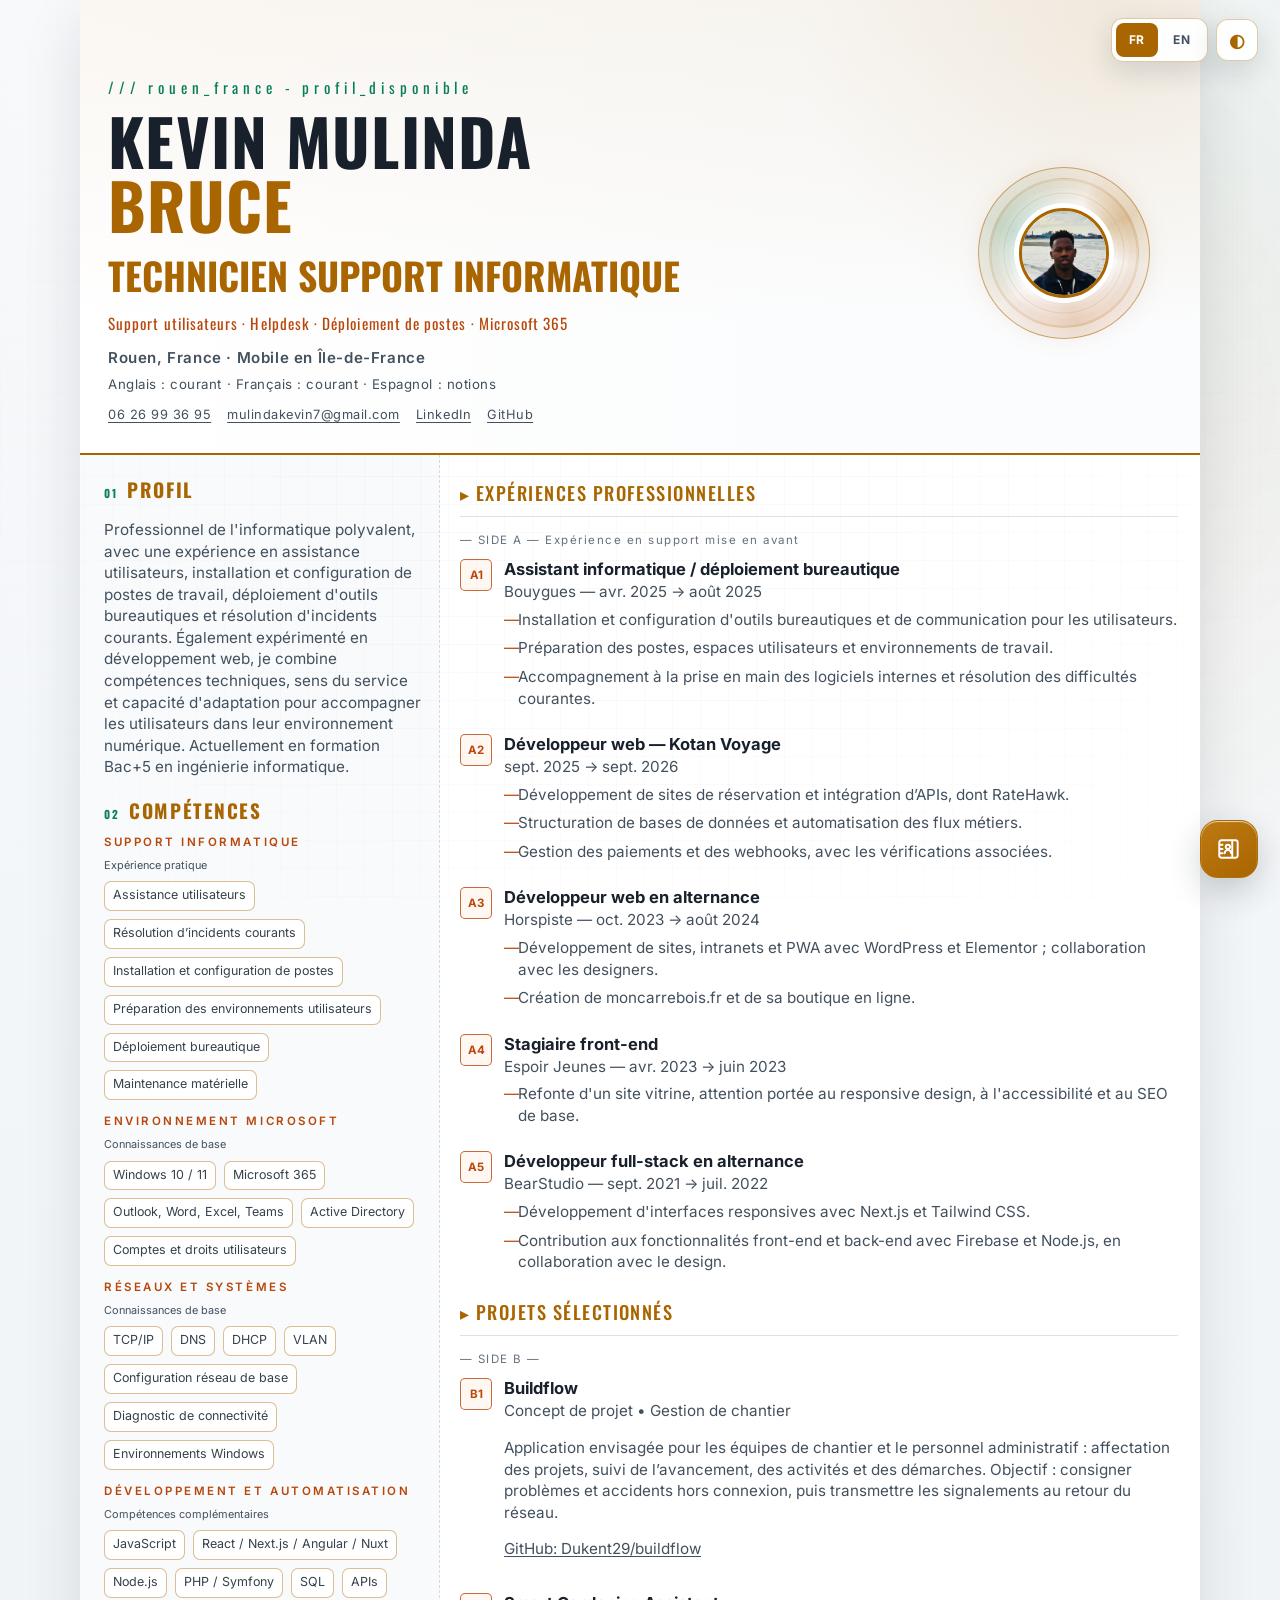
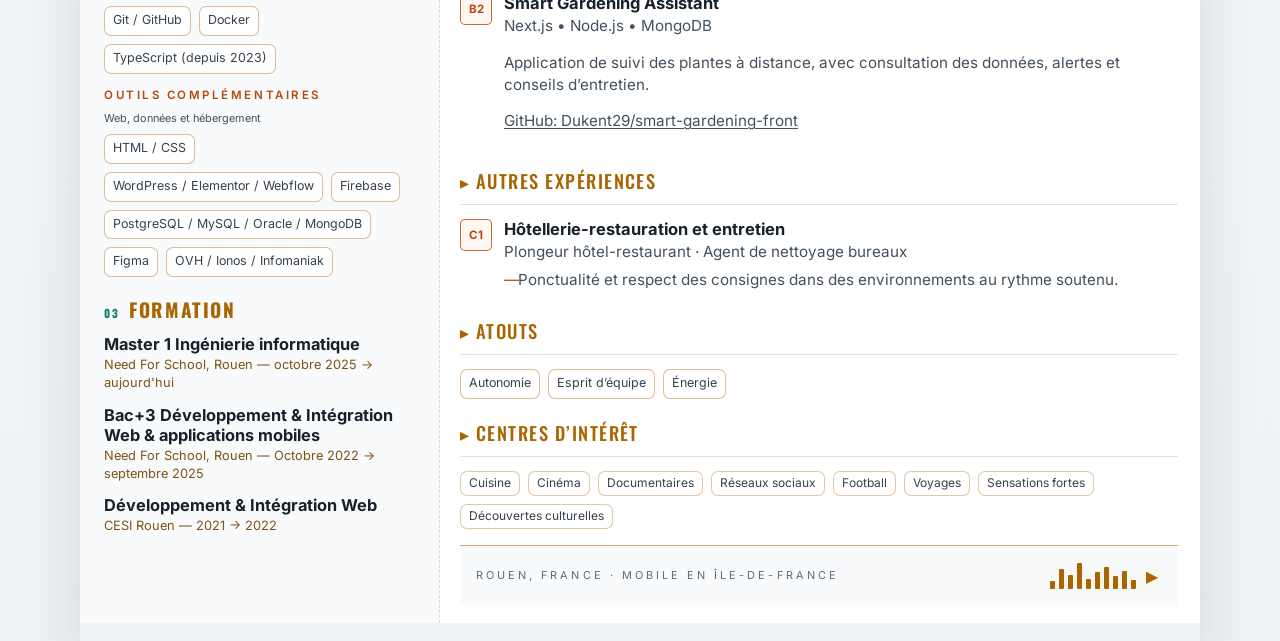
==== commit 925b968d: "git initial commit" ====
--- a/index.html
+++ b/index.html
@@ -29,12 +29,12 @@
       <section class="panel" aria-labelledby="profile"><h2 id="profile"><span>01</span> Profil</h2><p>Professionnel de l&#39;informatique polyvalent, avec une expérience en assistance utilisateurs, installation et configuration de postes de travail, déploiement d&#39;outils bureautiques et résolution d&#39;incidents courants. Également expérimenté en développement web, je combine compétences techniques, sens du service et capacité d&#39;adaptation pour accompagner les utilisateurs dans leur environnement numérique. Actuellement en formation Bac+5 en ingénierie informatique.</p></section>
       <section class="panel" aria-labelledby="skills"><h2 id="skills"><span>02</span> Compétences</h2><div class="skill-group"><h3>Support informatique</h3><p class="skill-level">Expérience pratique</p><ul class="chips"><li>Assistance utilisateurs</li><li>Résolution d’incidents courants</li><li>Installation et configuration de postes</li><li>Préparation des environnements utilisateurs</li><li>Déploiement bureautique</li><li>Maintenance matérielle</li></ul></div><div class="skill-group"><h3>Environnement Microsoft</h3><p class="skill-level">Connaissances de base</p><ul class="chips"><li>Windows 10 / 11</li><li>Microsoft 365</li><li>Outlook, Word, Excel, Teams</li><li>Active Directory</li><li>Comptes et droits utilisateurs</li></ul></div><div class="skill-group"><h3>Réseaux et systèmes</h3><p class="skill-level">Connaissances de base</p><ul class="chips"><li>TCP/IP</li><li>DNS</li><li>DHCP</li><li>VLAN</li><li>Configuration réseau de base</li><li>Diagnostic de connectivité</li><li>Environnements Windows</li></ul></div><div class="skill-group"><h3>Développement et automatisation</h3><p class="skill-level">Compétences complémentaires</p><ul class="chips"><li>JavaScript</li><li>React / Next.js / Angular / Nuxt</li><li>Node.js</li><li>PHP / Symfony</li><li>SQL</li><li>APIs</li><li>Git / GitHub</li><li>Docker</li><li>TypeScript (depuis 2023)</li></ul></div><div class="skill-group"><h3>Outils complémentaires</h3><p class="skill-level">Web, données et hébergement</p><ul class="chips"><li>HTML / CSS</li><li>WordPress / Elementor / Webflow</li><li>Firebase</li><li>PostgreSQL / MySQL / Oracle / MongoDB</li><li>Figma</li><li>OVH / Ionos / Infomaniak</li></ul></div></section>
       <section class="panel" aria-labelledby="education"><h2 id="education"><span>03</span> Formation</h2><article class="education-item"><h3>Master 1 Ingénierie informatique</h3><p>Need For School, Rouen — octobre 2025 → aujourd&#39;hui</p></article><article class="education-item"><h3>Bac+3 Développement &amp; Intégration Web &amp; applications mobiles</h3><p>Need For School, Rouen — Octobre 2022 → septembre 2025</p></article><article class="education-item"><h3>Développement &amp; Intégration Web</h3><p>CESI Rouen — 2021 → 2022</p></article></section>
-      <section class="panel" aria-labelledby="interests"><h2 id="interests"><span>04</span> Centres d’intérêt</h2><ul class="interest-list interest-list--sidebar"><li>Cuisine</li><li>Cinéma</li><li>Documentaires</li><li>Réseaux sociaux</li><li>Football</li><li>Voyages</li><li>Sensations fortes</li><li>Découvertes culturelles</li></ul></section>
-      <section class="panel" aria-labelledby="strengths"><h2 id="strengths"><span>05</span> Atouts</h2><ul class="chips"><li>Autonomie</li><li>Esprit d’équipe</li><li>Énergie</li></ul></section>
     </aside><div class="timeline"><div class="timeline__grid"><div class="timeline__main">
       <section aria-labelledby="experience"><h2 class="timeline__section-label" id="experience">▸ Expériences professionnelles</h2><p class="timeline-group">— SIDE A — Expérience en support mise en avant</p><article class="entry"><div class="entry__badge" aria-hidden="true">A1</div><div class="entry__body"><h3>Assistant informatique / déploiement bureautique</h3><p class="entry__company">Bouygues — avr. 2025 → août 2025</p><ul><li>Installation et configuration d&#39;outils bureautiques et de communication pour les utilisateurs.</li><li>Préparation des postes, espaces utilisateurs et environnements de travail.</li><li>Accompagnement à la prise en main des logiciels internes et résolution des difficultés courantes.</li></ul></div></article><article class="entry"><div class="entry__badge" aria-hidden="true">A2</div><div class="entry__body"><h3>Développeur web — Kotan Voyage</h3><p class="entry__company">sept. 2025 → sept. 2026</p><ul><li>Développement de sites de réservation et intégration d’APIs, dont RateHawk.</li><li>Structuration de bases de données et automatisation des flux métiers.</li><li>Gestion des paiements et des webhooks, avec les vérifications associées.</li></ul></div></article><article class="entry"><div class="entry__badge" aria-hidden="true">A3</div><div class="entry__body"><h3>Développeur web en alternance</h3><p class="entry__company">Horspiste — oct. 2023 → août 2024</p><ul><li>Développement de sites, intranets et PWA avec WordPress et Elementor ; collaboration avec les designers.</li><li>Création de moncarrebois.fr et de sa boutique en ligne.</li></ul></div></article><article class="entry"><div class="entry__badge" aria-hidden="true">A4</div><div class="entry__body"><h3>Stagiaire front-end</h3><p class="entry__company">Espoir Jeunes — avr. 2023 → juin 2023</p><ul><li>Refonte d&#39;un site vitrine, attention portée au responsive design, à l&#39;accessibilité et au SEO de base.</li></ul></div></article><article class="entry"><div class="entry__badge" aria-hidden="true">A5</div><div class="entry__body"><h3>Développeur full-stack en alternance</h3><p class="entry__company">BearStudio — sept. 2021 → juil. 2022</p><ul><li>Développement d&#39;interfaces responsives avec Next.js et Tailwind CSS.</li><li>Contribution aux fonctionnalités front-end et back-end avec Firebase et Node.js, en collaboration avec le design.</li></ul></div></article></section>
-      <section class="timeline-block" aria-labelledby="projects"><h2 class="timeline__section-label" id="projects">▸ Projets sélectionnés</h2><p class="timeline-group">— SIDE B —</p><article class="entry"><div class="entry__badge" aria-hidden="true">B1</div><div class="entry__body"><h3>Dream Team App</h3><p class="entry__company">Nuxt.js • Node.js • MySQL</p><p>Plateforme pour une académie de football pour enfants : suivi du potentiel des joueurs, communication avec les parents et gestion des cotisations mensuelles. Espaces utilisateurs avec gestion des rôles et authentification JWT.</p></div></article><article class="entry"><div class="entry__badge" aria-hidden="true">B2</div><div class="entry__body"><h3>Smart Gardening Assistant</h3><p class="entry__company">Next.js • Node.js • MongoDB</p><p>Application de suivi des plantes à distance, avec consultation des données, alertes et conseils d’entretien.</p></div></article></section>
+      <section class="timeline-block" aria-labelledby="projects"><h2 class="timeline__section-label" id="projects">▸ Projets sélectionnés</h2><p class="timeline-group">— SIDE B —</p><article class="entry"><div class="entry__badge" aria-hidden="true">B1</div><div class="entry__body"><h3>Buildflow</h3><p class="entry__company">Concept de projet • Gestion de chantier</p><p>Application envisagée pour les équipes de chantier et le personnel administratif : affectation des projets, suivi de l’avancement, des activités et des démarches. Objectif : consigner problèmes et accidents hors connexion, puis transmettre les signalements au retour du réseau.</p><p class="project-source"><a href="https://github.com/Dukent29/buildflow">GitHub: Dukent29/buildflow</a></p></div></article><article class="entry"><div class="entry__badge" aria-hidden="true">B2</div><div class="entry__body"><h3>Smart Gardening Assistant</h3><p class="entry__company">Next.js • Node.js • MongoDB</p><p>Application de suivi des plantes à distance, avec consultation des données, alertes et conseils d’entretien.</p><p class="project-source"><a href="https://github.com/Dukent29/smart-gardening-front">GitHub: Dukent29/smart-gardening-front</a></p></div></article></section>
       <section class="timeline-block" aria-labelledby="additional"><h2 class="timeline__section-label" id="additional">▸ Autres expériences</h2><article class="entry"><div class="entry__badge" aria-hidden="true">C1</div><div class="entry__body"><h3>Hôtellerie-restauration et entretien</h3><p class="entry__company">Plongeur hôtel-restaurant · Agent de nettoyage bureaux</p><ul><li>Ponctualité et respect des consignes dans des environnements au rythme soutenu.</li></ul></div></article></section>
+      <section class="timeline-block" aria-labelledby="strengths"><h2 class="timeline__section-label" id="strengths">▸ Atouts</h2><ul class="chips"><li>Autonomie</li><li>Esprit d’équipe</li><li>Énergie</li></ul></section>
+      <section class="timeline-block" aria-labelledby="interests"><h2 class="timeline__section-label" id="interests">▸ Centres d’intérêt</h2><ul class="interest-list"><li>Cuisine</li><li>Cinéma</li><li>Documentaires</li><li>Réseaux sociaux</li><li>Football</li><li>Voyages</li><li>Sensations fortes</li><li>Découvertes culturelles</li></ul></section>
     </div></div><footer class="footer"><div class="footer__text">Rouen, France · Mobile en Île-de-France</div><details class="music-player"><summary aria-label="Écouter I Wonder" title="Écouter I Wonder"><span class="footer__bars" aria-hidden="true"><span></span><span></span><span></span><span></span><span></span><span></span><span></span><span></span><span></span><span></span></span><span class="music-player__play" aria-hidden="true">▶</span></summary><div class="music-player__embed"><audio controls preload="none" src="i_wonder_mp3_31167.mp3"></audio></div></details></footer></div></div>
   </main>
   <details class="contact-actions"><summary aria-label="Contact"><svg class="contact-actions__contact-icon" aria-hidden="true" viewBox="0 0 24 24"><path d="M15 4h3a2 2 0 0 1 2 2v12a2 2 0 0 1-2 2h-3M5 4h10v16H5a2 2 0 0 1-2-2V6a2 2 0 0 1 2-2Zm-2 4h3m-3 4h3m-3 4h3m5-8a2 2 0 1 0 0 4 2 2 0 0 0 0-4Zm-3 8a3 3 0 0 1 6 0"/></svg><span class="contact-actions__close-icon" aria-hidden="true"></span></summary><nav class="contact-actions__menu" aria-label="Contact"><a href="mailto:mulindakevin7@gmail.com"><span class="contact-actions__icon" aria-hidden="true">✉</span><span><strong>Email</strong><small>mulindakevin7@gmail.com</small></span></a><a href="tel:+33626993695"><span class="contact-actions__icon" aria-hidden="true">☎</span><span><strong>Appeler</strong><small>06 26 99 36 95</small></span></a><a id="pdf-download" href="Kevin_Mulinda_Bruce_CV_FR.pdf" download><span class="contact-actions__icon" aria-hidden="true">↓</span><span><strong>Télécharger le CV</strong><small>PDF · A4</small></span></a><a id="print-cv" href="Kevin_Mulinda_Bruce_CV_FR.pdf" target="_blank"><span class="contact-actions__icon" aria-hidden="true">↗</span><strong>Imprimer</strong></a></nav></details>
--- a/styles.css
+++ b/styles.css
@@ -306,6 +306,7 @@
 
 .timeline__main {
   min-width: 0;
+  padding-bottom: 16px;
 }
 
 .timeline__rail {
@@ -1124,6 +1125,7 @@
 /* Small upgrades to the original design. Print/PDF uses its own stylesheet. */
 html{scroll-behavior:smooth}
 body{font-family:Inter,Arial,sans-serif}
+.project-source a{color:inherit;text-decoration:underline;text-underline-offset:.15em;overflow-wrap:anywhere}
 .hero{padding-top:76px}
 .hero__intro{min-width:0}
 .hero h1{font-size:clamp(2.8rem,5vw,4.2rem);line-height:1}
